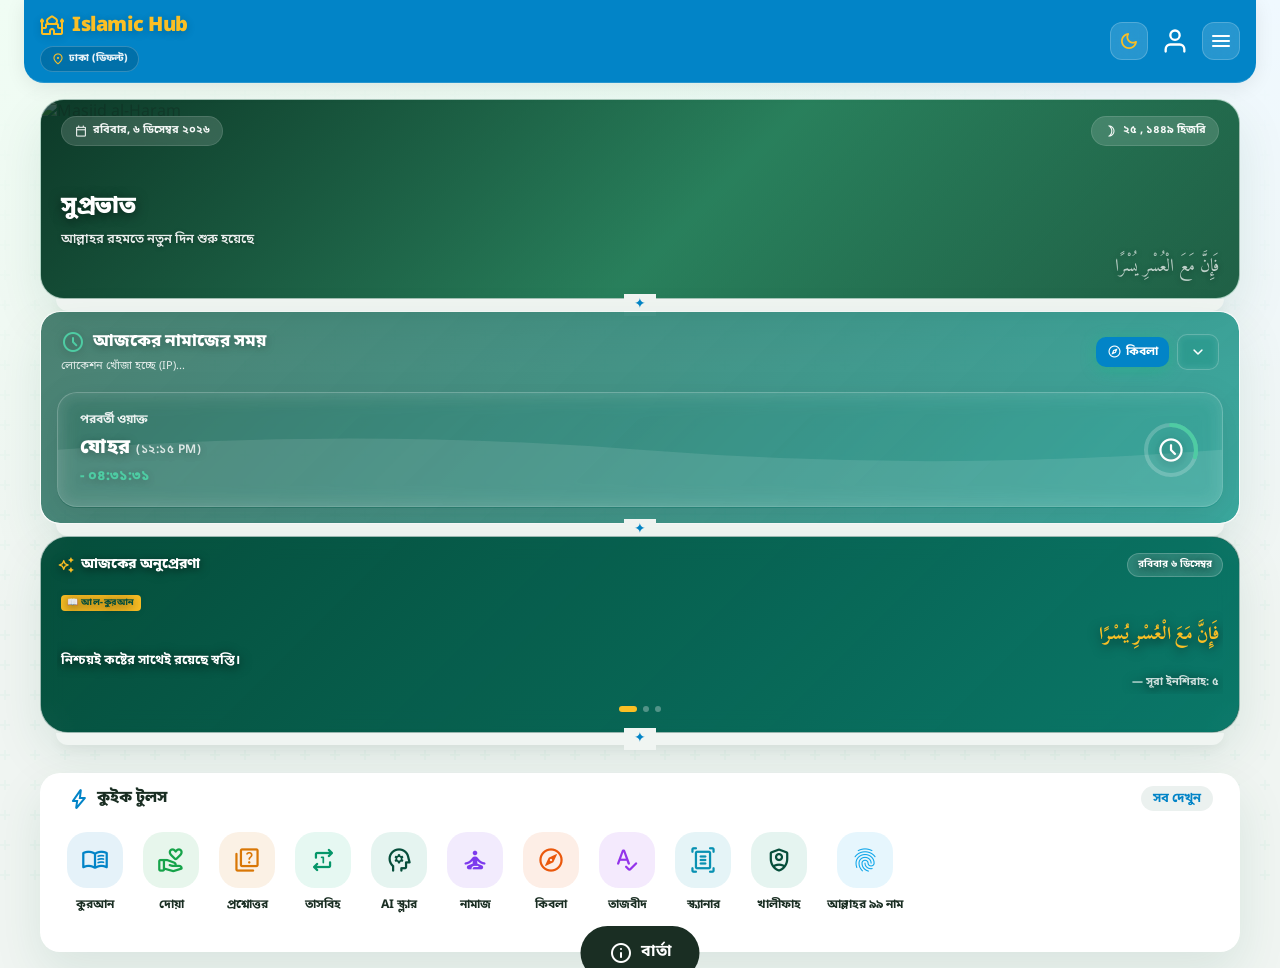
==== islamic.html @ 87afe24b "Add files via upload" ====
﻿<!DOCTYPE html>
<html lang="bn">

<head>
  <meta charset="UTF-8">
  <meta name="viewport"
    content="width=device-width, initial-scale=1.0, maximum-scale=1.0, minimum-scale=1.0, user-scalable=no, viewport-fit=cover">
  <title>ইসলামিক জ্ঞান · সম্পূর্ণ সংস্করণ</title>

  <!-- Performance Boost: Resource Hints -->
  <link rel="dns-prefetch" href="https://www.gstatic.com">
  <link rel="dns-prefetch" href="https://www.googleapis.com">
  <link rel="dns-prefetch" href="https://fonts.googleapis.com">
  <link rel="preconnect" href="https://www.gstatic.com" crossorigin>
  <link rel="preconnect" href="https://fonts.gstatic.com" crossorigin>

  <link rel="stylesheet"
    href="https://fonts.googleapis.com/css2?family=Material+Symbols+Rounded:opsz,wght,FILL,GRAD@20..48,100..700,0,1" />
  <link
    href="https://fonts.googleapis.com/css2?family=Noto+Sans+Bengali:wght@400;500;600;700;800&family=Noto+Serif+Bengali:wght@400;700&family=Amiri:wght@400;700&family=Scheherazade+New:wght@400;700&display=swap"
    rel="stylesheet">

  <link rel="manifest" href="manifest.json">
  <meta name="theme-color" content="#0b5e42" id="meta-theme-color">
  <meta name="mobile-web-app-capable" content="yes">
  <meta name="apple-mobile-web-app-capable" content="yes">
  <meta name="apple-mobile-web-app-status-bar-style" content="black-translucent">
  <link rel="apple-touch-icon" href="favicon.png">
  <link rel="icon" type="image/png" href="favicon.png">

  <!-- Core Performance Engine (120FPS Feel) -->
  <script defer src="performance-engine.js"></script>

  <!-- Firebase Scripts — Deferred for stability -->
  <script defer src="https://www.gstatic.com/firebasejs/10.7.0/firebase-app-compat.js"></script>
  <script defer src="https://www.gstatic.com/firebasejs/10.7.0/firebase-auth-compat.js"></script>
  <script defer src="https://www.gstatic.com/firebasejs/10.7.0/firebase-firestore-compat.js"></script>

  <!-- Module & Data Scripts — All Deferred -->
  <script defer src="quran-module.js?v=5"></script>
  <script defer src="misconceptions-module.js"></script>
  <script defer src="question-data.js"></script>
  <script defer src="ans-data.js"></script>
  <script defer src="namazshikkha-data.js"></script>
  <script defer src="namaz-extras-data.js"></script>
  <script defer src="misconceptions-data.js"></script>
  <script defer src="daily-content.js"></script>
  <script defer src="location-data.js"></script>
  <script defer src="dua-data.js"></script>
  <script defer src="asmaul-husna-data.js"></script>
  <script defer src="islamic-stories-data.js"></script>
  <script defer src="hadith-data.js"></script>
  <script defer src="kalima-data.js"></script>
  <script defer src="extended-hadith-data.js"></script>
  <script defer src="extended-namaz-data.js"></script>
  <script defer src="ai-scholar.js"></script>
  <script defer src="vision-scanner.js"></script>
  <script defer src="zikr-counter.js"></script>
  <script defer src="salah-tracker.js"></script>
  <script defer src="tajbeed-checker.js"></script>
  <script defer src="qibla-compass.js"></script>
  <script defer src="search-service.js"></script>
  <script defer src="bookmark-service.js"></script>
  <script defer src="notification-service.js"></script>
  <script defer src="permission-service.js"></script>
  <script defer src="app-lock.js"></script>
  <script defer src="profile-service.js"></script>
  <script defer src="sync-service.js"></script>
  <script defer src="prayer-times.js"></script>
  <script defer src="capacitor-plugins.js"></script>

  <style>
    :root {
      --bg-main: #f0f5f2;
      --bg-surface: #ffffff;
      --text-primary: #1a2e23;
      --text-secondary: #5a7968;
      --border-color: #d4e5dc;
      --accent-primary: #2d8a64;
      --accent-secondary: #4ecca3;
      --accent-hover: #237052;
      --accent-glow: rgba(78, 204, 163, 0.18);
      --card-shadow: 0 10px 30px rgba(45, 138, 100, 0.08);
      --card-hover-shadow: 0 20px 50px rgba(45, 138, 100, 0.15);
      --shadow-sm: 0 4px 12px rgba(0, 0, 0, 0.05);
      --shadow-md: 0 10px 30px rgba(0, 0, 0, 0.08);
      --mag-font-size: 16px;
      --mag-3-bg: #e8f4fd;
      --mag-3-border: #7ec8e3;
      --radius-card: 28px;
      --radius-btn: 50px;
      --transition: 0.4s cubic-bezier(0.175, 0.885, 0.32, 1.275);
      --daily-card-bg: linear-gradient(135deg, #2d8a64 0%, #4ecca3 100%);
      /* Premium Mesh Gradient Colors */
      --mesh-bg-1: #f0fdf4;
      --mesh-bg-2: #ecfdf5;
      --mesh-bg-3: #f0f9ff;
    }

    [data-theme="dark"] {
      --bg-main: #0c1a14;
      --bg-surface: #132a1f;
      --text-primary: #e2f0e8;
      --text-secondary: #8cc4aa;
      --border-color: #1f3d2e;
      --accent-primary: #4ecca3;
      --accent-secondary: #6ee7b7;
      --accent-hover: #3db88e;
      --accent-glow: rgba(78, 204, 163, 0.22);
      --card-shadow: 0 10px 40px rgba(0, 0, 0, 0.4);
      --card-hover-shadow: 0 20px 60px rgba(78, 204, 163, 0.18);
      --shadow-sm: 0 4px 12px rgba(0, 0, 0, 0.35);
      --shadow-md: 0 10px 30px rgba(0, 0, 0, 0.45);
      --mag-3-bg: #78350f;
      --mag-3-border: #d97706;
      --daily-card-bg: linear-gradient(135deg, #1a5c40 0%, #2d8a64 100%);
      --mesh-bg-1: #064e3b;
      --mesh-bg-2: #022c22;
      --mesh-bg-3: #0c1a14;
    }

    * {
      box-sizing: border-box;
      margin: 0;
      padding: 0;
      -webkit-user-select: none;
      -moz-user-select: none;
      -ms-user-select: none;
      user-select: none;
      -webkit-tap-highlight-color: transparent;
      -webkit-touch-callout: none;
    }

    /* Allow text selection ONLY in input/textarea fields */
    input,
    textarea,
    [contenteditable="true"] {
      -webkit-user-select: auto;
      -moz-user-select: auto;
      -ms-user-select: auto;
      user-select: auto;
    }

    /* Safe Area — Notch / Camera Punch-Hole Protection */
    html {
      --sat: env(safe-area-inset-top, 0px);
      --sab: env(safe-area-inset-bottom, 0px);
      --sal: env(safe-area-inset-left, 0px);
      --sar: env(safe-area-inset-right, 0px);
      scroll-behavior: smooth;
      overscroll-behavior: none;
      -webkit-overflow-scrolling: touch;
    }

    /* Animation definitions */
    @keyframes spin-inf {
      0% {
        transform: rotate(0deg);
      }

      100% {
        transform: rotate(360deg);
      }
    }

    .spin-animation {
      animation: spin-inf 1s linear infinite;
      display: inline-block;
    }

    body {
      font-family: 'Noto Sans Bengali', 'Noto Serif Bengali', sans-serif;
      font-feature-settings: 'liga' 1, 'clig' 1;
      -webkit-font-smoothing: antialiased;
      -moz-osx-font-smoothing: grayscale;
      text-rendering: optimizeLegibility;
      background-color: var(--bg-main);
      background-image:
        radial-gradient(at 0% 0%, var(--mesh-bg-1) 0px, transparent 50%),
        radial-gradient(at 50% 0%, var(--mesh-bg-2) 0px, transparent 50%),
        radial-gradient(at 100% 0%, var(--mesh-bg-3) 0px, transparent 50%),
        url("data:image/svg+xml,%3Csvg width='60' height='60' viewBox='0 0 60 60' xmlns='http://www.w3.org/2000/svg'%3E%3Cg fill='none' fill-rule='evenodd'%3E%3Cg fill='%2310b981' fill-opacity='0.03'%3E%3Cpath d='M36 34v-4h-2v4h-4v2h4v4h2v-4h4v-2h-4zm0-30V0h-2v4h-4v2h4v4h2V6h4V4h-4zM6 34v-4H4v4H0v2h4v4h2v-4h4v-2H6zM6 4V0H4v4H0v2h4v4h2V6h4V4H6z'/%3E%3C/g%3E%3C/g%3E%3C/svg%3E");
      background-attachment: fixed;
      color: var(--text-primary);
      transition: background 0.4s ease, color 0.4s ease;
      line-height: 1.6;
      overflow-x: hidden;
      padding-bottom: calc(70px + var(--sab, 0px));
      padding-top: var(--sat, 0px);
      padding-left: var(--sal, 0px);
      padding-right: var(--sar, 0px);
    }

    .container {
      margin: 0 auto;
      padding: 0 5px;
      /* Minimized for Android full-width feel */
      max-width: 800px;
      width: 100%;
    }

    button,
    input,
    select {
      font-family: inherit;
      outline: none;
      border: none;
    }

    header {
      display: flex;
      justify-content: space-between;
      align-items: center;
      padding: 4px 16px;
      padding-top: calc(2px + var(--sat, 0px));
      min-height: 48px;
      background: rgba(6, 78, 59, 0.85);
      /* Default green fallback */
      backdrop-filter: blur(20px);
      -webkit-backdrop-filter: blur(20px);
      border-radius: 0 0 20px 20px;
      margin: 0 -16px 16px;
      position: sticky;
      top: 0;
      z-index: 1000;
      overflow: hidden;
      box-shadow: 0 4px 20px rgba(0, 0, 0, 0.1);
      border-bottom: 1px solid rgba(255, 255, 255, 0.15);
      transition: background 0.4s ease, border-color 0.4s ease;
    }

    header::before {
      content: '';
      position: absolute;
      inset: 0;
      background: url('img/hero-masjid.png') center/cover no-repeat;
      opacity: 0.15;
      z-index: 1;
      pointer-events: none;
      mix-blend-mode: overlay;
    }

    header>* {
      position: relative;
      z-index: 2;
    }

    .header-profile {
      display: flex;
      align-items: center;
      gap: 6px;
      background: rgba(255, 255, 255, 0.12);
      padding: 4px 10px 4px 4px;
      border-radius: 50px;
      border: 1px solid rgba(255, 255, 255, 0.2);
      cursor: pointer;
      transition: all 0.3s;
      box-shadow: 0 2px 10px rgba(0, 0, 0, 0.08);
    }

    .header-profile:active {
      transform: scale(0.96);
      background: rgba(255, 255, 255, 0.2);
    }

    .header-avatar {
      width: 26px;
      height: 26px;
      border-radius: 50%;
      background: white;
      display: flex;
      align-items: center;
      justify-content: center;
      color: var(--accent-primary);
      font-size: 14px;
    }

    .header-name {
      color: white;
      font-size: 12px;
      font-weight: 800;
      max-width: 80px;
      overflow: hidden;
      text-overflow: ellipsis;
      white-space: nowrap;
    }

    body.nav-hidden header {
      transform: translateY(-120%);
    }

    [data-theme="dark"] header {
      background: rgba(4, 31, 22, 0.9) !important;
      border-bottom: 1px solid rgba(16, 185, 129, 0.15);
      box-shadow: 0 4px 24px rgba(0, 0, 0, 0.4);
    }

    .logo {
      font-size: 20px;
      font-weight: 800;
      display: flex;
      align-items: center;
      gap: 8px;
      color: var(--accent-primary);
      cursor: pointer;
      letter-spacing: -0.3px;
    }

    .icon-btn {
      background: transparent;
      color: var(--text-secondary);
      cursor: pointer;
      width: 38px;
      height: 38px;
      border-radius: 50%;
      display: flex;
      align-items: center;
      justify-content: center;
      transition: all 0.2s;
    }

    .icon-btn:hover {
      background: var(--accent-glow);
      color: var(--accent-primary);
      transform: scale(1.12);
    }

    .embed-btn {
      display: inline-flex;
      align-items: center;
      gap: 6px;
      padding: 6px 14px;
      border-radius: 20px;
      border: 1px solid var(--border-color);
      background: var(--bg-surface);
      color: var(--text-primary);
      font-size: 14px;
      font-weight: 500;
      cursor: pointer;
      transition: all 0.2s;
    }

    .embed-btn:hover {
      background: var(--bg-main);
      transform: translateY(-2px);
    }

    .search-wrapper {
      display: flex;
      align-items: center;
      gap: 10px;
      background: var(--bg-surface);
      border: 2.5px solid transparent;
      border-radius: 50px;
      padding: 6px 8px 6px 20px;
      box-shadow: var(--shadow-md);
      margin-bottom: 24px;
      transition: border-color 0.25s, box-shadow 0.25s, transform 0.2s;
    }

    .search-wrapper:focus-within {
      border-color: var(--accent-primary);
      box-shadow: 0 0 0 4px var(--accent-glow), var(--shadow-md);
      transform: translateY(-3px);
    }

    .search-input {
      flex: 1;
      font-size: 16px;
      background: transparent;
      color: var(--text-primary);
      padding: 12px 0;
      width: 100%;
    }

    .action-btn {
      background: linear-gradient(135deg, var(--accent-primary), var(--accent-secondary, #10b981));
      color: #fff;
      padding: 12px 24px;
      border-radius: var(--radius-btn, 50px);
      font-weight: 700;
      cursor: pointer;
      display: flex;
      align-items: center;
      gap: 6px;
      transition: all 0.28s cubic-bezier(0.4, 0, 0.2, 1);
      box-shadow: 0 6px 20px rgba(11, 94, 66, 0.35);
      font-size: 15px;
    }

    .action-btn:hover {
      transform: translateY(-3px) scale(1.03);
      box-shadow: 0 10px 30px rgba(11, 94, 66, 0.45);
    }

    #imageInput {
      display: none;
    }

    .vision-indicator {
      display: none;
      padding: 6px 12px;
      background: var(--mag-3-bg);
      border-radius: 20px;
      font-size: 12px;
      font-weight: bold;
      border: 1px solid var(--mag-3-border);
    }

    .cat-scroll-container {
      position: relative;
      margin-bottom: 24px;
    }

    .cat-scroll {
      display: flex;
      gap: 12px;
      overflow-x: auto;
      padding-bottom: 12px;
      scroll-behavior: smooth;
    }

    .cat-scroll::-webkit-scrollbar {
      height: 6px;
    }

    .cat-scroll::-webkit-scrollbar-track {
      background: transparent;
    }

    .cat-scroll::-webkit-scrollbar-thumb {
      background: var(--border-color);
      border-radius: 10px;
    }

    .cat-chip {
      padding: 10px 18px;
      border-radius: 50px;
      font-size: 13px;
      font-weight: 700;
      white-space: nowrap;
      background: var(--bg-surface);
      border: 1.5px solid var(--border-color);
      color: var(--text-secondary);
      cursor: pointer;
      transition: var(--transition);
      display: flex;
      align-items: center;
      justify-content: center;
      gap: 8px;
      flex-shrink: 0;
    }

    .cat-chip.active {
      background: #064e3b;
      color: white;
      border-color: #064e3b;
      box-shadow: 0 4px 16px rgba(6, 78, 59, 0.2);
    }

    .cat-chip:hover:not(.active) {
      border-color: var(--accent-primary);
      color: var(--accent-primary);
      transform: translateY(-2px);
    }

    .grid {
      display: grid;
      grid-template-columns: repeat(2, 1fr);
      gap: 16px;
      padding: 4px 4px 48px;
      width: 100%;
    }

    @keyframes fadeSlideUp {
      from {
        opacity: 0;
        transform: translateY(20px) scale(0.97);
      }

      to {
        opacity: 1;
        transform: translateY(0) scale(1);
      }
    }

    @keyframes shimmer {
      from {
        background-position: -600px 0;
      }

      to {
        background-position: 600px 0;
      }
    }

    @keyframes ripple-anim {
      to {
        transform: scale(5);
        opacity: 0;
      }
    }

    @keyframes spin-animation {
      from {
        transform: rotate(0deg);
      }

      to {
        transform: rotate(360deg);
      }
    }

    .spin-animation {
      animation: spin-animation 1.5s linear infinite;
    }

    .q-card {
      background: var(--bg-surface);
      border-radius: 20px;
      padding: 16px 14px;
      border: 1px solid var(--border-color);
      cursor: pointer;
      transition: var(--transition);
      position: relative;
      overflow: hidden;
      box-shadow: var(--shadow-sm);
      z-index: 1;
      display: flex;
      flex-direction: column;
      animation: fadeSlideUp 0.5s ease both;
    }

    .q-card::after {
      content: '';
      position: absolute;
      inset: 0;
      background-size: cover;
      background-position: center;
      opacity: 0.12;
      z-index: -1;
      transition: opacity 0.3s;
    }

    .q-card:active {
      transform: scale(0.96);
    }

    .q-card.pattern-1::after {
      background-image: url('img/surah-pattern-1.png');
    }

    .q-card.pattern-2::after {
      background-image: url('img/surah-pattern-2.png');
    }

    .q-card.pattern-3::after {
      background-image: url('img/surah-pattern-3.png');
    }

    .q-num {
      font-size: 10px;
      font-weight: 800;
      padding: 4px 10px;
      border-radius: 10px;
      display: inline-block;
      margin-bottom: 12px;
      box-shadow: 0 2px 8px rgba(0, 0, 0, 0.05);
      width: fit-content;
    }

    .q-emoji {
      font-size: 30px;
      margin-bottom: 8px;
    }

    .q-text {
      font-size: 14px;
      font-weight: 800;
      color: var(--text-primary);
      margin-bottom: 12px;
      line-height: 1.5;
    }

    .q-meta {
      display: flex;
      gap: 6px;
      flex-wrap: wrap;
      margin-top: auto;
    }

    .q-badge {
      font-size: 10px;
      font-weight: 700;
      padding: 2px 8px;
      border-radius: 8px;
    }

    .q-card .card-emoji {
      font-size: 34px;
      display: block;
      transition: transform 0.35s cubic-bezier(0.34, 1.56, 0.64, 1);
      filter: drop-shadow(0 4px 8px rgba(0, 0, 0, 0.12));
    }

    .q-card:hover .card-emoji {
      transform: scale(1.25) rotate(-5deg);
    }

    /* Ripple */
    .ripple-spot {
      position: absolute;
      border-radius: 50%;
      width: 10px;
      height: 10px;
      background: rgba(10, 84, 56, 0.18);
      pointer-events: none;
      transform: scale(0);
      animation: ripple-anim 0.6s linear forwards;
    }

    /* Skeleton */
    .skeleton-card {
      height: 155px;
      border-radius: 22px;
      background: linear-gradient(90deg, var(--border-color) 25%, var(--bg-surface) 50%, var(--border-color) 75%);
      background-size: 600px 100%;
      animation: shimmer 1.2s infinite;
    }

    .loader-overlay {
      position: fixed;
      inset: 0;
      background: rgba(0, 0, 0, 0.82);
      backdrop-filter: blur(8px);
      -webkit-backdrop-filter: blur(8px);
      z-index: 1000;
      display: none;
      flex-direction: column;
      justify-content: center;
      align-items: center;
      color: #fff;
      gap: 20px;
    }

    .loader-circle {
      width: 64px;
      height: 64px;
      border: 5px solid rgba(16, 185, 129, 0.2);
      border-top-color: #10b981;
      border-radius: 50%;
      animation: spin 0.9s cubic-bezier(0.4, 0, 0.2, 1) infinite;
    }

    .loader-text {
      font-size: 16px;
      font-weight: 600;
      letter-spacing: 0.5px;
      opacity: 0.9;
    }

    @keyframes pulse-ring {
      0% {
        transform: scale(0.8);
        opacity: 1;
      }

      100% {
        transform: scale(1.6);
        opacity: 0;
      }
    }

    @keyframes spin {
      to {
        transform: rotate(360deg);
      }
    }

    .result-area {
      display: none;
      margin-top: 20px;
      padding-bottom: 60px;
    }

    .mag-section {
      background: var(--bg-surface);
      border-radius: 20px;
      margin-bottom: 20px;
      padding: 28px 24px;
      border: 1px solid var(--border-color);
      box-shadow: var(--shadow-md);
      font-size: var(--mag-font-size);
      line-height: 2;
      color: var(--text-primary);
    }

    .mag-section h1,
    .mag-section h2,
    .mag-section h3 {
      color: var(--accent-primary);
      margin: 18px 0 10px;
      font-weight: 800;
    }

    .mag-section strong {
      color: var(--accent-primary);
    }

    .mag-section br+br {
      display: none;
    }

    /* Collapse double line breaks */

    .arabic-text {
      font-family: 'Scheherazade New', serif;
      font-size: 32px;
      line-height: 1.8;
      text-align: right;
      direction: rtl;
      padding: 20px;
      background: rgba(0, 0, 0, 0.04);
      border-radius: 12px;
      margin: 16px 0;
      border: 1px solid var(--border-color);
    }

    .action-bar {
      display: flex;
      flex-wrap: wrap;
      gap: 12px;
      margin-top: 28px;
      padding-top: 20px;
      border-top: 1.5px solid var(--border-color);
      align-items: center;
    }

    .btn-outline {
      padding: 10px 22px;
      border: 2px solid var(--border-color);
      border-radius: 50px;
      background: var(--bg-surface);
      cursor: pointer;
      display: inline-flex;
      align-items: center;
      gap: 8px;
      color: var(--text-primary);
      font-weight: 700;
      font-size: 14px;
      font-family: 'Noto Sans Bengali', sans-serif;
      transition: all 0.22s cubic-bezier(0.4, 0, 0.2, 1);
    }

    .btn-outline:hover {
      background: var(--accent-primary);
      color: #fff;
      border-color: var(--accent-primary);
      transform: translateY(-2px) scale(1.03);
      box-shadow: 0 6px 20px rgba(11, 94, 66, 0.28);
    }

    .bottom-nav {
      position: fixed;
      bottom: 24px;
      left: 50%;
      transform: translateX(-50%);
      width: 90%;
      max-width: 400px;
      height: 64px;
      background: rgba(255, 255, 255, 0.82);
      backdrop-filter: blur(25px) saturate(1.8);
      -webkit-backdrop-filter: blur(25px) saturate(1.8);
      display: flex;
      justify-content: center;
      align-items: center;
      padding: 0 16px;
      gap: 12px;
      border-radius: 32px;
      box-shadow: 0 15px 40px rgba(0, 0, 0, 0.15);
      z-index: 1000;
      border: 1px solid rgba(255, 255, 255, 0.4);
      transition: all 0.5s cubic-bezier(0.175, 0.885, 0.32, 1.275);
    }

    body.nav-hidden .bottom-nav {
      bottom: -100px;
      opacity: 0;
    }

    .nav-item {
      display: flex;
      flex-direction: column;
      align-items: center;
      justify-content: center;
      color: var(--text-secondary);
      width: 52px;
      height: 52px;
      cursor: pointer;
      border-radius: 20px;
      transition: all 0.3s cubic-bezier(0.34, 1.56, 0.64, 1);
      position: relative;
    }

    .nav-item:hover,
    .nav-item.active {
      background: rgba(16, 185, 129, 0.12);
      transform: translateY(-8px) scale(1.15);
      color: var(--accent-primary);
    }

    .nav-item.active::after {
      content: '';
      display: block;
      width: 4px;
      height: 4px;
      border-radius: 50%;
      background: var(--accent-primary);
      position: absolute;
      bottom: 4px;
      box-shadow: 0 0 8px var(--accent-glow);
    }

    .nav-item span:last-child {
      display: none;
      /* Hide labels for true dock look */
    }

    .nav-item:hover span:last-child {
      display: block;
      position: absolute;
      top: -30px;
      background: var(--bg-surface);
      color: var(--text-primary);
      padding: 4px 10px;
      border-radius: 8px;
      font-size: 10px;
      box-shadow: 0 4px 12px rgba(0, 0, 0, 0.1);
      border: 1px solid var(--border-color);
    }


    /* PC Grid Breakpoints */
    @media (min-width: 768px) {
      .grid {
        grid-template-columns: repeat(3, 1fr);
        gap: 12px;
      }

      .container {
        padding: 0 48px;
        max-width: 1000px;
        margin: 0 auto;
      }
    }

    @media (min-width: 1200px) {
      .grid {
        grid-template-columns: repeat(4, 1fr);
        gap: 12px;
      }

      .container {
        max-width: 1280px;
      }
    }

    /* FAB Scroll-to-top */
    #fabTop {
      position: fixed;
      bottom: 90px;
      right: 20px;
      width: 48px;
      height: 48px;
      border-radius: 50%;
      background: var(--accent-primary);
      color: #fff;
      border: none;
      box-shadow: 0 6px 20px rgba(11, 94, 66, 0.4);
      cursor: pointer;
      display: none;
      align-items: center;
      justify-content: center;
      z-index: 150;
      transition: all 0.25s;
      animation: pageFadeIn 0.3s ease;
    }

    #fabTop:hover {
      transform: scale(1.12) translateY(-2px);
      box-shadow: 0 10px 30px rgba(11, 94, 66, 0.5);
    }

    ::-webkit-scrollbar {
      display: none;
    }

    /* ── Hero Banner ── */
    .hero-banner {
      width: 100%;
      border-radius: 24px;
      overflow: hidden;
      margin-bottom: 24px;
      position: relative;
      box-shadow: 0 12px 48px rgba(10, 84, 56, 0.18);
      border: 1px solid var(--border-color);
    }

    .hero-banner img {
      width: 100%;
      height: 170px;
      object-fit: cover;
      display: block;
      transition: transform 0.5s ease;
    }

    .hero-banner:hover img {
      transform: scale(1.04);
    }

    [data-theme="dark"] .hero-banner img {
      filter: brightness(0.65) saturate(0.8);
    }

    [data-theme="dark"] .hero-overlay {
      background: linear-gradient(to right, rgba(10, 26, 20, 0.95) 0%, rgba(10, 26, 20, 0.6) 55%, transparent 100%) !important;
    }

    .hero-overlay {
      position: absolute;
      inset: 0;
      background: linear-gradient(to right, rgba(10, 84, 56, 0.75) 0%, rgba(10, 84, 56, 0.2) 55%, transparent 100%);
      display: flex;
      flex-direction: column;
      justify-content: center;
      padding: 24px 32px;
    }

    .hero-title {
      font-size: 22px;
      font-weight: 900;
      color: #fff;
      text-shadow: 0 2px 16px rgba(10, 84, 56, 0.9);
      margin-bottom: 6px;
      letter-spacing: -0.3px;
    }

    .hero-subtitle {
      font-size: 13px;
      color: rgba(255, 255, 255, 0.9);
      font-weight: 600;
      text-shadow: 0 1px 8px rgba(10, 84, 56, 0.8);
    }

    /* ── Premium result nav bar ── */
    .result-nav {
      display: flex;
      align-items: center;
      justify-content: space-between;
      flex-wrap: wrap;
      gap: 12px;
      margin-bottom: 24px;
      background: var(--bg-surface);
      border-radius: 18px;
      padding: 14px 18px;
      border: 1px solid var(--border-color);
      box-shadow: var(--card-shadow);
    }

    /* ── Sidebar items ── */
    .sb-item {
      display: flex;
      align-items: center;
      gap: 12px;
      padding: 12px 20px;
      cursor: pointer;
      border-radius: 12px;
      margin: 2px 8px;
      transition: all 0.2s;
      font-size: 14px;
      font-weight: 600;
      color: var(--text-primary);
    }

    .sb-item:hover {
      background: var(--accent-glow);
      color: var(--accent-primary);
      transform: translateX(4px);
    }

    .sb-item .material-symbols-rounded {
      font-size: 20px;
      color: var(--accent-primary);
    }


    .sidebar-overlay {
      position: fixed;
      top: 0;
      left: 0;
      right: 0;
      bottom: 0;
      background: rgba(0, 20, 10, 0.4);
      backdrop-filter: blur(4px);
      -webkit-backdrop-filter: blur(4px);
      z-index: 1999;
      opacity: 0;
      pointer-events: none;
      transition: 0.35s cubic-bezier(0.4, 0, 0.2, 1);
    }

    .sidebar-overlay.show {
      opacity: 1;
      pointer-events: auto;
    }

    .sidebar {
      position: fixed;
      top: 0;
      left: 0;
      bottom: 0;
      width: 260px;
      max-width: 80vw;
      background: rgba(255, 255, 255, 0.7);
      z-index: 2000;
      transform: translateX(-105%);
      transition: transform 0.4s cubic-bezier(0.32, 1, 0.23, 1), opacity 0.4s;
      box-shadow: 20px 0 60px rgba(0, 40, 20, 0.15);
      display: flex;
      flex-direction: column;
      opacity: 0;
      visibility: hidden;
      pointer-events: none;
      border-right: 1px solid rgba(255, 255, 255, 0.5);
      backdrop-filter: blur(24px);
      -webkit-backdrop-filter: blur(24px);
    }

    .sidebar.open {
      transform: translateX(0);
      opacity: 1;
      visibility: visible;
      pointer-events: auto;
    }

    /* Hide Scrollbar for Chrome, Safari and Opera */
    .sidebar::-webkit-scrollbar {
      display: none;
    }

    /* Hide Scrollbar for IE, Edge and Firefox */
    .sidebar {
      -ms-overflow-style: none;
      /* IE and Edge */
      scrollbar-width: none;
      /* Firefox */
    }

    /* ── PC Layout (Pro Level) ── */
    @media (min-width: 1024px) {
      .quick-tools-grid {
        display: grid !important;
        grid-template-columns: repeat(4, 1fr) !important;
        gap: 20px !important;
        padding: 20px !important;
      }

      .quick-tools-container {
        overflow-x: visible !important;
        padding: 0 !important;
      }

      .home-grid-section {
        display: grid !important;
        grid-template-columns: repeat(2, 1fr) !important;
        gap: 24px !important;
      }

      .card-premium-wide {
        margin: 0 !important;
      }
    }

    [data-theme="dark"] .sidebar {
      background: rgba(14, 31, 23, 0.7);
      border-right: 1px solid rgba(16, 185, 129, 0.15);
      box-shadow: 20px 0 60px rgba(0, 0, 0, 0.5);
    }

    .sb-header {
      padding: 24px 20px 20px;
      padding-top: calc(24px + var(--sat, 0px));
      background: url('img/sidebar-premium-bg.png') center/cover no-repeat;
      color: #fff;
      display: flex;
      flex-direction: column;
      gap: 12px;
      position: relative;
      overflow: hidden;
      border-radius: 0 0 30px 30px;
      margin-bottom: 5px;
      box-shadow: 0 4px 20px rgba(0, 0, 0, 0.1);
    }

    .sb-header::before {
      content: '';
      position: absolute;
      inset: 0;
      background: linear-gradient(145deg, rgba(6, 78, 59, 0.75) 0%, rgba(4, 50, 38, 0.95) 100%);
      z-index: 1;
    }

    .sb-header>* {
      position: relative;
      z-index: 2;
    }

    .sb-profile-card {
      display: flex;
      align-items: center;
      justify-content: space-between;
      gap: 12px;
      background: rgba(255, 255, 255, 0.12);
      backdrop-filter: blur(12px);
      -webkit-backdrop-filter: blur(12px);
      border: 1px solid rgba(255, 255, 255, 0.15);
      padding: 12px 14px;
      border-radius: 20px;
      cursor: pointer;
      z-index: 2;
      transition: all 0.3s cubic-bezier(0.4, 0, 0.2, 1);
      box-shadow: 0 4px 15px rgba(0, 0, 0, 0.05);
    }

    .sb-profile-card:active {
      transform: scale(0.96);
      background: rgba(255, 255, 255, 0.2);
    }

    .sb-stats-card {
      position: relative;
      background: rgba(255, 255, 255, 0.95);
      backdrop-filter: blur(12px);
      -webkit-backdrop-filter: blur(12px);
      border: 1px solid rgba(0, 0, 0, 0.08);
      border-radius: 18px;
      padding: 10px 14px;
      margin: 12px 20px 8px;
      /* Gap below header */
      overflow: hidden;
      box-shadow: 0 4px 15px rgba(0, 0, 0, 0.05);
      transition: all 0.3s ease;
      z-index: 2;
    }

    .sb-stats-card::before {
      display: none;
      /* Removed dark overlay */
    }

    .sb-stats-card>* {
      position: relative;
      z-index: 2;
    }

    .stat-row {
      display: flex;
      justify-content: space-between;
      align-items: center;
    }

    .stat-label {
      font-size: 11px;
      font-weight: 700;
      color: var(--text-secondary);
    }

    .stat-pill {
      background: #fef3c7;
      color: #b45309;
      padding: 3px 10px;
      border-radius: 10px;
      font-size: 11px;
      font-weight: 800;
      display: flex;
      align-items: center;
      gap: 4px;
      border: 1px solid rgba(180, 83, 9, 0.15);
    }

    .progress-track {
      width: 100%;
      height: 7px;
      background: var(--border-color);
      border-radius: 10px;
      overflow: hidden;
      margin-top: 6px;
    }

    .progress-fill {
      height: 100%;
      background: linear-gradient(90deg, #10b981, #059669);
      border-radius: 10px;
      transition: width 0.8s cubic-bezier(0.34, 1.56, 0.64, 1);
    }

    .sb-content {
      padding: 16px;
      flex: 1;
      overflow-y: auto;
    }

    .sb-item {
      display: flex;
      align-items: center;
      gap: 16px;
      padding: 13px 16px;
      color: var(--text-primary);
      border-radius: 14px;
      font-weight: 600;
      cursor: pointer;
      transition: all 0.2s;
      margin-bottom: 2px;
    }

    .sb-item:hover,
    .sb-item.sb-active {
      background: var(--accent-glow, rgba(11, 94, 66, 0.1));
      color: var(--accent-primary);
      padding-left: 22px;
    }

    .sb-divider {
      height: 1px;
      background: var(--border-color);
      margin: 10px 8px;
    }

    .sb-section-title {
      font-size: 11px;
      font-weight: 700;
      text-transform: uppercase;
      letter-spacing: 1.2px;
      color: var(--text-secondary);
      padding: 10px 16px 4px;
    }

    .sb-collapsible {
      margin: 6px 0;
    }

    .sb-collapsible-header {
      display: flex;
      align-items: center;
      justify-content: space-between;
      gap: 10px;
      padding: 10px 14px;
      margin: 8px 8px 4px;
      border-radius: 14px;
      cursor: pointer;
      user-select: none;
      color: var(--text-secondary);
      font-size: 11px;
      font-weight: 800;
      letter-spacing: 1.1px;
      text-transform: uppercase;
      background: rgba(10, 84, 56, 0.06);
      border: 1px solid var(--border-color);
    }

    [data-theme="dark"] .sb-collapsible-header {
      background: rgba(16, 185, 129, 0.10);
    }

    .sb-collapsible-header .left {
      display: flex;
      align-items: center;
      gap: 8px;
      min-width: 0;
    }

    .sb-collapsible-header .material-symbols-rounded {
      font-size: 18px;
      color: var(--accent-primary);
    }

    .sb-collapsible.collapsed .sb-collapsible-body {
      display: none;
    }

    .sb-collapsible.collapsed .sb-collapsible-header .chev {
      transform: rotate(-90deg);
    }

    .sb-collapsible-header .chev {
      transition: transform 0.2s;
      color: var(--text-secondary);
      opacity: 0.85;
    }

    .modal-overlay {
      position: fixed;
      top: 0;
      left: 0;
      right: 0;
      bottom: 0;
      background: rgba(0, 0, 0, 0.7);
      z-index: 5000;
      display: none;
      justify-content: center;
      align-items: center;
    }

    .modal-overlay.show {
      display: flex;
    }

    .modal-content {
      background: var(--bg-surface);
      width: 92%;
      max-width: 500px;
      border-radius: 28px;
      padding: 32px;
      max-height: 85vh;
      overflow-y: auto;
      position: relative;
    }

    .toast {
      position: fixed;
      bottom: -80px;
      left: 50%;
      transform: translateX(-50%);
      background: var(--text-primary);
      color: var(--bg-surface);
      padding: 14px 28px;
      border-radius: 50px;
      transition: bottom 0.4s;
      z-index: 9999;
      font-weight: bold;
      display: flex;
      align-items: center;
      gap: 8px;
    }

    .toast.show {
      bottom: 85px;
    }

    .form-input {
      width: 100%;
      padding: 12px 16px;
      border-radius: 12px;
      border: 1px solid var(--border-color);
      background: var(--bg-surface);
      color: var(--text-primary);
      font-size: 15px;
      margin-bottom: 12px;
    }

    .switch {
      position: relative;
      display: inline-block;
      width: 44px;
      height: 24px;
      flex-shrink: 0;
    }

    .switch input {
      opacity: 0;
      width: 0;
      height: 0;
    }

    .slider {
      position: absolute;
      cursor: pointer;
      top: 0;
      left: 0;
      right: 0;
      bottom: 0;
      background-color: #ccc;
      transition: .4s;
      border-radius: 24px;
    }

    .slider:before {
      position: absolute;
      content: "";
      height: 18px;
      width: 18px;
      left: 3px;
      bottom: 3px;
      background-color: white;
      transition: .4s;
      border-radius: 50%;
    }

    input:checked+.slider {
      background-color: var(--accent-primary);
    }

    input:checked+.slider:before {
      transform: translateX(20px);
    }

    .settings-section {
      background: var(--bg-main);
      border: 1px solid var(--border-color);
      border-radius: 12px;
      padding: 16px;
      margin-bottom: 16px;
    }

    .settings-title {
      font-weight: 700;
      font-size: 15px;
      margin-bottom: 12px;
      color: var(--text-primary);
    }

    .settings-input {
      width: 100%;
      padding: 12px 14px;
      border-radius: 8px;
      border: 1px solid var(--border-color);
      background: var(--bg-surface);
      color: var(--text-primary);
      font-size: 14px;
      margin-bottom: 8px;
    }

    .settings-input:last-child {
      margin-bottom: 0;
    }

    /* Premium Namaz Surah Cards */
    .namaz-surah-card {
      transition: all 0.3s cubic-bezier(0.4, 0, 0.2, 1) !important;
    }

    .namaz-surah-card:hover {
      transform: translateY(-5px);
      box-shadow: 0 10px 25px rgba(0, 0, 0, 0.1) !important;
    }

    /* --- Premium Ayah Card Styles --- */
    .ayah-card {
      background: white;
      border-radius: 20px;
      padding: 24px;
      margin-bottom: 20px;
      border: 1px solid rgba(0, 0, 0, 0.05);
      position: relative;
      transition: all 0.3s;
      box-shadow: 0 4px 15px rgba(0, 0, 0, 0.02);
      text-align: left;
    }

    [data-theme="dark"] .ayah-card {
      background: var(--bg-surface);
      border-color: var(--border-color);
    }

    .ayah-card.playing {
      border-color: var(--accent-primary);
      box-shadow: 0 0 20px rgba(16, 185, 129, 0.1);
      background: rgba(16, 185, 129, 0.02);
    }

    .ayah-header {
      display: flex;
      justify-content: space-between;
      align-items: center;
      margin-bottom: 16px;
    }

    .ayah-num {
      font-size: 13px;
      font-weight: 900;
      color: var(--accent-primary);
      background: rgba(16, 185, 129, 0.1);
      padding: 4px 12px;
      border-radius: 10px;
    }

    .ayah-actions {
      display: flex;
      gap: 8px;
    }

    .ayah-act-btn {
      width: 38px;
      height: 38px;
      border-radius: 12px;
      border: 1.5px solid rgba(0, 0, 0, 0.05);
      background: white;
      display: flex;
      align-items: center;
      justify-content: center;
      cursor: pointer;
      color: var(--text-secondary);
      transition: 0.2s;
    }

    [data-theme="dark"] .ayah-act-btn {
      background: var(--bg-main);
      border-color: var(--border-color);
    }

    .ayah-act-btn:active {
      transform: scale(0.9);
    }

    .ayah-arabic {
      font-family: 'Amiri', serif;
      font-size: 30px;
      line-height: 2.2;
      text-align: right;
      color: var(--text-primary);
      margin-bottom: 20px;
      direction: rtl;
    }

    .ayah-trans {
      font-size: 14px;
      color: var(--text-secondary);
      margin-bottom: 12px;
      font-weight: 600;
      line-height: 1.6;
      background: #f8fafc;
      padding: 12px 16px;
      border-radius: 12px;
    }

    [data-theme="dark"] .ayah-trans {
      background: rgba(255, 255, 255, 0.03);
    }

    .ayah-bn {
      font-size: 16px;
      line-height: 1.8;
      color: var(--text-primary);
      border-left: 4px solid var(--accent-primary);
      padding-left: 16px;
    }

    /* --- Floating Audio Player (Premium Glassmorphism) --- */
    #floatingPlayer {
      position: fixed;
      bottom: 24px;
      left: 16px;
      right: 16px;
      background: rgba(255, 255, 255, 0.85);
      backdrop-filter: blur(20px);
      -webkit-backdrop-filter: blur(20px);
      border: 1px solid rgba(255, 255, 255, 0.4);
      border-radius: 32px;
      box-shadow: 0 20px 50px rgba(0, 0, 0, 0.15);
      padding: 16px 20px;
      transform: translateY(220px);
      transition: 0.6s cubic-bezier(0.23, 1, 0.32, 1);
      z-index: 10001;
    }

    [data-theme="dark"] #floatingPlayer {
      background: rgba(15, 23, 42, 0.8);
      border-color: rgba(255, 255, 255, 0.05);
      box-shadow: 0 20px 50px rgba(0, 0, 0, 0.5);
    }

    #floatingPlayer.show,
    #floatingPlayer.active {
      transform: translateY(0);
      opacity: 1 !important;
      pointer-events: auto !important;
    }

    .ap-row {
      display: flex;
      align-items: center;
      justify-content: space-between;
      gap: 16px;
    }

    .ap-info {
      flex: 1;
      min-width: 0;
    }

    .ap-title {
      font-size: 16px;
      font-weight: 900;
      color: var(--accent-primary);
      white-space: nowrap;
      overflow: hidden;
      text-overflow: ellipsis;
      margin-bottom: 2px;
    }

    .ap-qari {
      font-size: 11px;
      font-weight: 700;
      color: var(--text-secondary);
      opacity: 0.8;
    }

    .ap-controls {
      display: flex;
      align-items: center;
      gap: 12px;
    }

    .ctrl-btn {
      width: 44px;
      height: 44px;
      border-radius: 16px;
      background: rgba(45, 138, 100, 0.08);
      border: 1px solid rgba(45, 138, 100, 0.1);
      display: flex;
      align-items: center;
      justify-content: center;
      cursor: pointer;
      color: var(--accent-primary);
      transition: all 0.2s cubic-bezier(0.4, 0, 0.2, 1);
    }

    .ctrl-btn:active {
      transform: scale(0.9);
      background: rgba(45, 138, 100, 0.15);
    }

    .ctrl-btn.main-play {
      width: 58px;
      height: 58px;
      border-radius: 20px;
      background: linear-gradient(135deg, #2d8a64, #4ecca3);
      color: white;
      border: none;
      box-shadow: 0 10px 25px rgba(45, 138, 100, 0.35);
    }

    .ctrl-btn.main-play span {
      font-size: 40px;
    }

    .ap-progress {
      height: 6px;
      background: rgba(45, 138, 100, 0.1);
      border-radius: 10px;
      overflow: hidden;
      margin-top: 18px;
      position: relative;
    }

    .ap-fill {
      height: 100%;
      width: 0%;
      background: linear-gradient(90deg, #2d8a64, #4ecca3);
      border-radius: 10px;
      transition: width 0.1s linear;
      box-shadow: 0 0 10px rgba(78, 204, 163, 0.5);
    }

    .namaz-surah-card:active {
      transform: scale(0.96);
    }

    .rakat-content.expanded {
      max-height: 1530px !important;
      opacity: 1 !important;
      margin-top: 5px;
    }

    .expand-icon.rotated {
      transform: rotate(180deg);
    }

    /* Responsive Grid — perfect on all screen sizes */
    @media (min-width: 600px) {
      .grid {
        grid-template-columns: repeat(3, 1fr);
        gap: 16px;
      }
    }

    @media (min-width: 1024px) {
      .grid {
        grid-template-columns: repeat(4, 1fr);
        gap: 20px;
      }

      .container {
        padding: 0 40px;
      }
    }

    @media (min-width: 1500px) {
      .grid {
        grid-template-columns: repeat(5, 1fr);
        gap: 24px;
      }
    }

    @media (min-width: 768px) {
      .bottom-nav {
        display: none;
      }

      body {
        padding-bottom: 0;
      }
    }

    /* Rakat Card Animations */
    .rakat-content {
      max-height: 0;
      opacity: 0;
      overflow: hidden;
      transition: all 0.4s cubic-bezier(0.4, 0, 0.2, 1);
    }

    .rakat-content.expanded {
      max-height: 6000px !important;
      opacity: 1 !important;
    }

    .expand-icon {
      transition: transform 0.3s ease;
    }

    .expand-icon.rotated {
      transform: rotate(180deg);
    }

    /* Quick Tools Section - Optimized "Minimal" Hero look */
    #quickToolsContainer {
      margin-top: 28px;
      padding: 12px 10px 20px;
      border-radius: 20px;
      position: relative;
      background: var(--bg-surface);
      border: 1px solid var(--border-color);
      box-shadow: var(--shadow-sm);
      overflow: hidden;
    }

    .quick-tools-container {
      display: flex;
      gap: 12px;
      padding: 35px 16px 20px;
      overflow-x: auto;
      scroll-snap-type: x mandatory;
      scrollbar-width: none;
      perspective: 1000px;
      align-items: center;
      z-index: 2;
      position: relative;
    }

    .quick-tools-container::before {
      content: '';
      position: absolute;
      inset: 0;
      background: url('data:image/svg+xml,%3Csvg width="60" height="60" viewBox="0 0 60 60" xmlns="http://www.w3.org/2000/svg"%3E%3Cpath d="M54.62 10l.38-.38V5.38L52.38 3H47.1l-1-1H37.1l-1 1h-16l-1-1H9.1l-1 1H2.38L0 5.38v4.24l.38.38h4.24l.38-.38V5.38L7.1 3h2.02l1 1h16l1-1h26.02L54.62 5.38v4.24l.38.38zM30 30l-1-1h-16l-1 1v4.24l.38.38h4.24l.38-.38v-4.24L19.1 27h2.02l1 1h16l1-1h2.02l2.38 2.38v4.24l.38.38h4.24l.38-.38v-4.24L52.38 27h-2.02l-1-1H37.1l-1 1h-2.1L30 30z" fill="%23059669" fill-opacity="0.03" fill-rule="evenodd"/%3E%3C/svg%3E');
      opacity: 0.5;
      pointer-events: none;
    }

    .quick-tool-card {
      position: relative;
      flex: 0 0 72px;
      height: 84px;
      background: white;
      border: 1px solid var(--border-color);
      border-radius: 20px;
      display: flex;
      flex-direction: column;
      align-items: center;
      justify-content: center;
      transition: all 0.4s cubic-bezier(0.34, 1.56, 0.64, 1);
      cursor: pointer;
      box-shadow: 0 4px 10px rgba(0, 0, 0, 0.04);
      padding: 12px 4px;
      overflow: visible;
      scroll-snap-align: center;
    }

    .quick-tool-card.scaling-active {
      transform: scale(1.35) !important;
      background: var(--bg-surface);
      z-index: 10;
      box-shadow: 0 15px 35px rgba(11, 94, 66, 0.12);
      border-color: var(--accent-primary);
    }

    .quick-tool-card.scaling-neighbor {
      transform: scale(1.15) !important;
      z-index: 5;
    }

    .tool-icon {
      width: 48px;
      height: 48px;
      font-size: 26px;
      border-radius: 14px;
      display: flex;
      align-items: center;
      justify-content: center;
      margin-bottom: 2px;
      transition: transform 0.3s cubic-bezier(0.34, 1.56, 0.64, 1);
    }

    .quick-tool-label {
      font-size: 8px;
      font-weight: 900;
      background: white;
      color: var(--text-primary);
      padding: 2px 8px;
      border-radius: 20px;
      white-space: nowrap;
      position: absolute;
      top: -12px;
      box-shadow: 0 4px 10px rgba(0, 0, 0, 0.1);
      border: 1px solid var(--border-color);
      transition: all 0.3s ease;
      opacity: 0.8;
      transform: translateY(2px);
    }

    .quick-tool-card.scaling-active .quick-tool-label {
      opacity: 1;
      transform: translateY(0);
      background: var(--accent-primary);
      color: white;
      border-color: var(--accent-primary);
      font-size: 9px;
    }

    /* Splash Screen - Premium */
    #splashScreen {
      position: fixed;
      inset: 0;
      background: #064e3b url('./img/sidebar-header-bg.png') center/cover no-repeat;
      z-index: 10000;
      display: flex;
      flex-direction: column;
      align-items: center;
      justify-content: center;
      gap: 30px;
      transition: opacity 0.8s ease, visibility 0.8s;
    }

    #splashScreen::before {
      content: '';
      position: absolute;
      inset: 0;
      background: linear-gradient(180deg, rgba(6, 78, 59, 0.85) 0%, rgba(13, 148, 136, 0.95) 100%);
    }

    .splash-content {
      position: relative;
      z-index: 1;
      text-align: center;
      color: white;
    }

    .splash-logo {
      width: 100px;
      height: 100px;
      background: white;
      border-radius: 30px;
      display: flex;
      align-items: center;
      justify-content: center;
      margin-bottom: 20px;
      box-shadow: 0 20px 50px rgba(0, 0, 0, 0.3);
      animation: splash-pop 1s cubic-bezier(0.175, 0.885, 0.32, 1.275);
    }

    @keyframes splash-pop {
      from {
        transform: scale(0.5);
        opacity: 0;
      }

      to {
        transform: scale(1);
        opacity: 1;
      }
    }

    .loading-bar {
      width: 140px;
      height: 4px;
      background: rgba(255, 255, 255, 0.2);
      border-radius: 4px;
      overflow: hidden;
      margin-top: 15px;
    }

    .loading-fill {
      width: 30%;
      height: 100%;
      background: #fde047;
      border-radius: 4px;
      animation: loading-slide 2s infinite ease-in-out;
    }

    /* AI Modal Styling */
    .ai-modal-overlay {
      position: fixed;
      inset: 0;
      z-index: 10100;
      background: rgba(0, 0, 0, 0.6);
      backdrop-filter: blur(8px);
      -webkit-backdrop-filter: blur(8px);
      display: none;
      align-items: center;
      justify-content: center;
      padding: 20px;
      opacity: 0;
      transition: opacity 0.3s ease;
    }

    .ai-modal-overlay.show {
      display: flex;
      opacity: 1;
    }

    .ai-modal-container {
      background: #fff;
      width: 100%;
      max-width: 450px;
      border-radius: 24px;
      overflow: hidden;
      transform: translateY(20px);
      transition: transform 0.4s cubic-bezier(0.34, 1.56, 0.64, 1);
      box-shadow: 0 25px 50px -12px rgba(0, 0, 0, 0.25);
    }

    .ai-modal-overlay.show .ai-modal-container {
      transform: translateY(0);
    }

    .ai-modal-header {
      background: #064e3b;
      padding: 16px 20px;
      color: white;
      display: flex;
      align-items: center;
      justify-content: space-between;
    }

    .ai-modal-body {
      padding: 24px;
      max-height: 70vh;
      overflow-y: auto;
      background: #f0fdf4;
      /* Light green Tint as per Image 3 */
    }

    .ai-modal-footer {
      padding: 16px 20px;
      background: white;
      border-top: 1px solid #e5e7eb;
      display: flex;
      gap: 12px;
    }

    .ai-btn-copy {
      flex: 1;
      padding: 12px;
      border: 1.5px solid #064e3b;
      border-radius: 12px;
      color: #064e3b;
      font-weight: 700;
      display: flex;
      align-items: center;
      justify-content: center;
      gap: 8px;
    }

    .ai-btn-close {
      flex: 1;
      padding: 12px;
      background: #064e3b;
      border-radius: 12px;
      color: white;
      font-weight: 700;
      display: flex;
      align-items: center;
      justify-content: center;
      gap: 8px;
    }

    .ai-modal-question {
      color: #064e3b;
      font-size: 18px;
      font-weight: 900;
      margin-bottom: 16px;
      line-height: 1.4;
      border-bottom: 1px solid rgba(6, 78, 59, 0.2);
      padding-bottom: 16px;
    }

    .ai-modal-answer {
      color: #1f2937;
      line-height: 1.7;
      font-size: 15px;
    }

    .ai-modal-answer p {
      margin-bottom: 12px;
    }

    .ai-modal-answer ul {
      padding-left: 20px;
      margin-bottom: 12px;
    }

    .ai-modal-answer li {
      margin-bottom: 6px;
    }

    @keyframes loading-slide {
      0% {
        width: 0%;
        transform: translateX(-100%);
      }

      50% {
        width: 60%;
        transform: translateX(50%);
      }

      100% {
        width: 0%;
        transform: translateX(150%);
      }
    }

    /* Staggered Sidebar Entry */
    .sidebar li {
      opacity: 0;
      transform: translateX(-20px) skewX(-10deg);
      transition: all 0.4s cubic-bezier(0.34, 1.56, 0.64, 1);
    }

    .sidebar.open li {
      opacity: 1;
      transform: translateX(0) skewX(0);
    }

    /* Apply stagger delays to first 10 items */
    .sidebar.open li:nth-child(1) {
      transition-delay: 0.1s;
    }

    .sidebar.open li:nth-child(2) {
      transition-delay: 0.15s;
    }

    .sidebar.open li:nth-child(3) {
      transition-delay: 0.2s;
    }

    .sidebar.open li:nth-child(4) {
      transition-delay: 0.25s;
    }

    .sidebar.open li:nth-child(5) {
      transition-delay: 0.3s;
    }

    .sidebar.open li:nth-child(6) {
      transition-delay: 0.35s;
    }

    .sidebar.open li:nth-child(7) {
      transition-delay: 0.4s;
    }

    .sidebar.open li:nth-child(8) {
      transition-delay: 0.45s;
    }

    .sidebar.open li:nth-child(9) {
      transition-delay: 0.5s;
    }

    /* Header Background Photo */
    .app-header {
      background: var(--accent-primary);
      position: relative;
      padding: 10px 16px !important;
      min-height: 56px !important;
      transition: background 0.6s cubic-bezier(0.4, 0, 0.2, 1);
    }

    .app-header>* {
      position: relative;
      z-index: 2;
    }

    /* Premium Section Headers */
    .section-header {
      display: flex;
      justify-content: space-between;
      align-items: center;
      margin-bottom: 16px;
      padding: 0 4px;
    }

    .section-title {
      font-size: 18px;
      font-weight: 900;
      color: var(--text-primary);
      display: flex;
      align-items: center;
      gap: 8px;
    }

    .section-title .material-symbols-rounded {
      font-size: 20px;
      color: var(--accent-primary);
    }

    .section-badge {
      font-size: 10px;
      font-weight: 700;
      color: var(--accent-primary);
      background: var(--accent-glow);
      padding: 4px 10px;
      border-radius: 20px;
      letter-spacing: 0.5px;
    }

    /* Premium Hero Section */
    .hero-greeting {
      border-radius: 24px;
      padding: 0;
      margin-bottom: 24px;
      position: relative;
      overflow: hidden;
      box-shadow: 0 8px 40px rgba(45, 138, 100, 0.25);
      height: 200px;
      background: linear-gradient(135deg, #1a5c40, #2d8a64);
    }

    .hero-greeting-photo {
      position: absolute;
      inset: 0;
      width: 100%;
      height: 100%;
      object-fit: cover;
      object-position: center 30%;
      transition: transform 8s ease;
    }

    .hero-greeting:hover .hero-greeting-photo {
      transform: scale(1.05);
    }

    .hero-greeting-overlay {
      position: absolute;
      inset: 0;
      background: linear-gradient(135deg,
          rgba(10, 50, 35, 0.82) 0%,
          rgba(45, 138, 100, 0.5) 55%,
          rgba(0, 0, 0, 0.3) 100%);
    }

    /* Shimmer sweep */
    .hero-greeting::after {
      content: '';
      position: absolute;
      top: 0;
      left: -100%;
      width: 60%;
      height: 100%;
      background: linear-gradient(90deg, transparent, rgba(255, 255, 255, 0.06), transparent);
      animation: heroShimmer 6s ease-in-out infinite;
      z-index: 3;
      pointer-events: none;
    }

    @keyframes heroShimmer {

      0%,
      100% {
        left: -100%;
      }

      50% {
        left: 140%;
      }
    }

    .hero-greeting-content {
      position: relative;
      z-index: 4;
      padding: 16px 20px;
      height: 100%;
      display: flex;
      flex-direction: column;
      justify-content: space-between;
    }

    .hero-date-bar {
      display: flex;
      justify-content: space-between;
      align-items: flex-start;
    }

    .hero-date-pill {
      background: rgba(255, 255, 255, 0.15);
      backdrop-filter: blur(8px);
      -webkit-backdrop-filter: blur(8px);
      padding: 5px 12px;
      border-radius: 20px;
      font-size: 11px;
      font-weight: 700;
      color: rgba(255, 255, 255, 0.95);
      display: flex;
      align-items: center;
      gap: 5px;
      border: 1px solid rgba(255, 255, 255, 0.12);
    }

    .hero-date-pill .material-symbols-rounded {
      font-size: 14px;
    }

    .hero-greeting-text {
      color: white;
      font-size: 24px;
      font-weight: 900;
      margin-bottom: 4px;
      text-shadow: 0 2px 12px rgba(0, 0, 0, 0.5);
      letter-spacing: -0.3px;
    }

    .hero-greeting-sub {
      color: rgba(255, 255, 255, 0.9);
      font-size: 13px;
      font-weight: 600;
      text-shadow: 0 1px 4px rgba(0, 0, 0, 0.3);
    }

    .hero-arabic-ayat {
      font-family: 'Amiri', serif;
      font-size: 18px;
      color: rgba(255, 255, 255, 0.7);
      text-align: right;
      direction: rtl;
      margin-top: 2px;
      text-shadow: 0 1px 6px rgba(0, 0, 0, 0.3);
    }

    /* Staggered fade-in for home sections */
    .home-section-anim {
      opacity: 1;
      transform: translateY(0);
      animation: homeSectionIn 0.6s ease both;
    }

    @keyframes homeSectionIn {
      from {
        opacity: 0;
        transform: translateY(24px);
      }

      to {
        opacity: 1;
        transform: translateY(0);
      }
    }



    /* Premium Floating Back Button */
    .floating-back-btn {
      position: fixed;
      top: calc(14px + var(--sat, 0px));
      left: 16px;
      z-index: 1000;
      background: rgba(255, 255, 255, 0.92);
      backdrop-filter: blur(16px);
      -webkit-backdrop-filter: blur(16px);
      border: 1px solid var(--border-color);
      border-radius: 50px;
      padding: 10px 16px;
      display: none;
      align-items: center;
      gap: 6px;
      box-shadow: 0 4px 20px rgba(10, 84, 56, 0.15);
      cursor: pointer;
      transition: all 0.25s cubic-bezier(0.4, 0, 0.2, 1);
      font-family: 'Noto Sans Bengali', sans-serif;
      font-size: 14px;
      font-weight: 700;
      color: var(--text-primary);
    }

    .floating-back-btn:hover {
      transform: scale(1.05);
      box-shadow: 0 6px 24px rgba(10, 84, 56, 0.22);
      background: rgba(255, 255, 255, 0.98);
    }

    .floating-back-btn:active {
      transform: scale(0.98);
    }

    [data-theme="dark"] .floating-back-btn {
      background: rgba(17, 34, 25, 0.92);
      color: var(--text-primary);
      border-color: var(--border-color);
    }

    .floating-back-btn.show {
      display: flex;
      animation: slideInLeft 0.3s ease;
    }

    @keyframes slideInLeft {
      from {
        opacity: 0;
        transform: translateX(-20px);
      }

      to {
        opacity: 1;
        transform: translateX(0);
      }
    }

    /* Premium Glass Cards */
    .glass-card {
      background: rgba(255, 255, 255, 0.85);
      backdrop-filter: blur(20px);
      -webkit-backdrop-filter: blur(20px);
      border: 1px solid rgba(255, 255, 255, 0.5);
      border-radius: 24px;
      box-shadow: 0 8px 32px rgba(10, 84, 56, 0.1);
      transition: all 0.3s cubic-bezier(0.4, 0, 0.2, 1);
    }

    .glass-card:hover {
      transform: translateY(-4px) scale(1.02);
      box-shadow: 0 16px 48px rgba(10, 84, 56, 0.18);
      border-color: var(--accent-primary);
    }

    [data-theme="dark"] .glass-card {
      background: rgba(17, 34, 25, 0.85);
      border: 1px solid rgba(16, 185, 129, 0.2);
    }

    /* Premium Hero Banner */
    .hero-banner {
      width: 100%;
      border-radius: 24px;
      overflow: hidden;
      margin-bottom: 24px;
      position: relative;
      box-shadow: 0 12px 48px rgba(10, 84, 56, 0.18);
      border: 1px solid var(--border-color);
      background: var(--bg-surface);
    }

    /* Home Layout Connectors (Bridges) */
    .home-unified-container {
      display: flex;
      flex-direction: column;
      gap: 0;
    }

    .h-bridge {
      display: flex;
      justify-content: center;
      align-items: center;
      height: 32px;
      position: relative;
      opacity: 0.8;
      pointer-events: none;
      margin: 4px 0;
    }

    .h-bridge::before {
      content: '';
      position: absolute;
      width: 1px;
      height: 100%;
      background: linear-gradient(to bottom, transparent, var(--accent-primary) 50%, transparent);
      opacity: 0.6;
    }

    .h-bridge::after {
      content: '✦';
      color: var(--accent-primary);
      font-size: 14px;
      background: var(--bg-main);
      padding: 0 10px;
      z-index: 1;
    }

    [data-theme="dark"] .h-bridge {
      opacity: 0.5;
    }

    [data-theme="dark"] .h-bridge::after {
      background: var(--bg-main);
    }

    /* Refined Shadows and Blur */
    .hero-greeting,
    #prayerWidget,
    .daily-carousel-container,
    #quickToolsContainer {
      border: 1px solid rgba(255, 255, 255, 0.6) !important;
      backdrop-filter: blur(20px) !important;
      -webkit-backdrop-filter: blur(20px) !important;
      box-shadow: 0 20px 50px rgba(10, 84, 56, 0.1) !important;
      margin-bottom: 0 !important;
      /* Unified container handles spacing */
    }

    [data-theme="dark"] .hero-greeting,
    [data-theme="dark"] #prayerWidget,
    [data-theme="dark"] #quickToolsContainer {
      border: 1px solid rgba(255, 255, 255, 0.08) !important;
      box-shadow: 0 25px 60px rgba(0, 0, 0, 0.35) !important;
    }
  </style>
</head>

<body data-theme="light">

  <!-- Premium Loading Splash Screen -->
  <div id="appSplash" style="
    position: fixed; inset: 0; z-index: 10000;
    background: #064e3b url('./img/sidebar-header-bg.png') center/cover no-repeat;
    display: flex; flex-direction: column; align-items: center; justify-content: center;
    transition: opacity 0.8s ease, visibility 0.8s ease;
  ">
    <div
      style="position:absolute; inset:0; background: linear-gradient(180deg, rgba(6, 78, 59, 0.9) 0%, rgba(13, 148, 136, 0.95) 100%);">
    </div>

    <div style="position:relative; z-index:1; display:flex; flex-direction:column; align-items:center;">
      <div class="splash-logo"
        style="width:100px; height:100px; background:white; border-radius:32px; display:flex; align-items:center; justify-content:center; box-shadow:0 20px 50px rgba(0,0,0,0.3); margin-bottom:30px; animation: splash-pop 1s cubic-bezier(0.175, 0.885, 0.32, 1.275);">
        <span class="material-symbols-rounded" style="font-size:54px; color:#064e3b;">mosque</span>
      </div>

      <div
        style="color:white; font-size:26px; font-weight:900; letter-spacing:-0.5px; margin-bottom:5px; text-shadow:0 2px 10px rgba(0,0,0,0.2);">
        Islamic Hub</div>
      <div
        style="color:rgba(255,255,255,0.7); font-size:12px; font-weight:700; letter-spacing:2px; text-transform:uppercase; margin-bottom:25px;">
        Spiritual Knowledge</div>

      <div id="splashQuote"
        style="color:rgba(255,255,255,0.95); font-size:14px; font-weight:600; max-width:260px; text-align:center; min-height:40px; line-height:1.5; font-style:italic;">
        বিসমিল্লাহির রাহমানির রাহীম</div>

      <div class="loading-bar"
        style="width:160px; height:3px; background:rgba(255,255,255,0.15); border-radius:10px; overflow:hidden; margin-top:20px;">
        <div class="loading-fill"
          style="width:100%; height:100%; background:#fde047; transform:translateX(-100%); animation: splash-load 2s infinite ease-in-out;">
        </div>
      </div>
    </div>
  </div>

  <style>
    @keyframes splash-pop {
      from {
        transform: scale(0.7);
        opacity: 0;
      }

      to {
        transform: scale(1);
        opacity: 1;
      }
    }

    @keyframes splash-load {
      0% {
        transform: translateX(-100%);
      }

      50% {
        transform: translateX(0);
      }

      100% {
        transform: translateX(100%);
      }
    }

    #appSplash.hidden {
      opacity: 0 !important;
      visibility: hidden !important;
      pointer-events: none !important;
      transition: opacity 0.6s ease, visibility 0.6s ease !important;
    }
  </style>

  <!-- Floating Back Button Removed as per User Request -->

  <div class="sidebar-overlay" id="sidebarOverlay" onclick="UI.toggleSidebar()"></div>
  <div class="sidebar" id="sidebar">
    <div class="sb-header"
      style="background: url('img/sidebar-header-bg.png') center/cover no-repeat; position: relative; padding: 24px 20px 20px; border-radius: 0 0 24px 24px; margin-bottom: 12px; overflow: hidden; box-shadow: 0 10px 30px rgba(0,0,0,0.1);">
      <div
        style="position:absolute; inset:0; background: linear-gradient(135deg, rgba(6, 78, 59, 0.85) 0%, rgba(13, 148, 136, 0.7) 100%); z-index: 1;">
      </div>
      <div style="position:relative; z-index: 2; display: flex; align-items: center; gap: 14px; margin-bottom: 15px;">
        <div
          style="width:50px; height:50px; border-radius:16px; background:white; display:flex; align-items:center; justify-content:center; box-shadow:0 8px 24px rgba(0,0,0,0.15);">
          <span class="material-symbols-rounded" style="font-size:30px; color:var(--accent-primary);">mosque</span>
        </div>
        <div>
          <div style="font-size: 20px; font-weight: 900; letter-spacing: -0.5px; line-height:1.1; color: white;">Islamic
            Hub</div>
          <div style="font-size: 11px; opacity: 0.85; font-weight: 600; margin-top:2px; color: white;">Spiritual
            Knowledge</div>
        </div>
      </div>

      <div class="sb-profile-card" onclick="ProfileService.showProfileView(); UI.toggleSidebar();"
        style="background: rgba(255,255,255,0.15); backdrop-filter: blur(12px); -webkit-backdrop-filter: blur(12px); border: 1px solid rgba(255,255,255,0.2); border-radius: 18px; padding: 12px; display: flex; align-items: center; justify-content: space-between; cursor: pointer; transition: all 0.3s; margin-top: 5px;">
        <div style="display:flex; align-items:center; gap:12px; min-width:0;">
          <div id="sbUserPhoto"
            style="width:40px; height:40px; border-radius:12px; background:rgba(255,255,255,0.2); display:flex; align-items:center; justify-content:center; color:white; flex-shrink:0;">
            <span class="material-symbols-rounded" style="font-size:22px;">person</span>
          </div>
          <div style="min-width:0;">
            <div id="sbUserName" style="font-size:14px; font-weight:900; color:white;">Guest</div>
            <div style="font-size:10px; opacity:0.8; color:white; font-weight:700;">Profile & Stats</div>
          </div>
        </div>
      </div><!-- /sb-profile-card -->
    </div><!-- /sb-header - was previously unclosed! -->

    <!-- Stats Container Removed - Card moved to header -->

    <!-- Stats Container Removed - Card moved to header -->

    <div class="sb-content" style="padding-top: 5px;">
      <div class="sb-collapsible" id="sbSecHome">
        <div class="sb-collapsible-header" onclick="toggleSidebarSection('sbSecHome')">
          <div class="left"><span class="material-symbols-rounded">home</span> HOME</div>
          <span class="material-symbols-rounded chev">expand_more</span>
        </div>
        <div class="sb-collapsible-body">
          <div class="sb-item" onclick="Logic.showHomeView(); UI.toggleSidebar();"><span
              class="material-symbols-rounded">home</span> হোম</div>
          <div class="sb-item" onclick="Logic.showQAView(); UI.toggleSidebar();"><span
              class="material-symbols-rounded">quiz</span> প্রশ্ন-উত্তর</div>
          <div class="sb-item" onclick="window.location.href='quran.html'"><span
              class="material-symbols-rounded">menu_book</span> কুরআন</div>
          <div class="sb-item" onclick="showDuaSection(); UI.toggleSidebar();"><span class="material-symbols-rounded"
              style="color:#10b981;">volunteer_activism</span> দোয়া</div>
          <div class="sb-item" onclick="NamazModule.showNamazView(); UI.toggleSidebar();"><span
              class="material-symbols-rounded">self_improvement</span> নামাজ শিক্ষা</div>
          <div class="sb-item" onclick="showMisconceptionsView(); UI.toggleSidebar();"><span
              class="material-symbols-rounded">error</span> ভুল ধারণা</div>
        </div>
      </div>

      <div class="sb-collapsible" id="sbSecTools">
        <div class="sb-collapsible-header" onclick="toggleSidebarSection('sbSecTools')">
          <div class="left"><span class="material-symbols-rounded">bolt</span> QUICK TOOLS</div>
          <span class="material-symbols-rounded chev">expand_more</span>
        </div>
        <div class="sb-collapsible-body">
          <div class="sb-item" onclick="QiblaService.showQiblaView(); UI.toggleSidebar();"><span
              class="material-symbols-rounded" style="color:#0A5438;">explore</span> কিবলা কম্পাস</div>
          <div class="sb-item" onclick="ZikrCounterService.showView(); UI.toggleSidebar();"><span
              class="material-symbols-rounded" style="color:#0A5438;">repeat_one</span> তসবীহ কাউন্টার</div>
          <div class="sb-item" onclick="SalahTrackerService.showView(); UI.toggleSidebar();"><span
              class="material-symbols-rounded" style="color:#0A5438;">track_changes</span> সালাত ট্র্যাকার</div>
          <div class="sb-item" onclick="AIScholarService.showView(); UI.toggleSidebar();"><span
              class="material-symbols-rounded" style="color:#0A5438;">smart_toy</span> AI স্কলার</div>
          <div class="sb-item" onclick="TajbeedCheckerService.init(); UI.toggleSidebar();"><span
              class="material-symbols-rounded" style="color:#9333ea;">spellcheck</span> তাজবীদ চেকার</div>
          <div class="sb-item" onclick="VisionService.initScanner(); UI.toggleSidebar();"><span
              class="material-symbols-rounded" style="color:#0891b2;">document_scanner</span> ভিশন স্ক্যানার</div>
          <div class="sb-item" onclick="SearchService.showSearchView(); UI.toggleSidebar();"><span
              class="material-symbols-rounded" style="color:#0A5438;">search</span> অ্যাডভান্সড সার্চ</div>
          <div class="sb-item" onclick="BookmarkService.showBookmarksView(); UI.toggleSidebar();"><span
              class="material-symbols-rounded" style="color:#f59e0b;">bookmark</span> বুকমার্ক</div>
        </div>
      </div>

      <div class="sb-collapsible" id="sbSecLearn">
        <div class="sb-collapsible-header" onclick="toggleSidebarSection('sbSecLearn')">
          <div class="left"><span class="material-symbols-rounded">school</span> LEARN</div>
          <span class="material-symbols-rounded chev">expand_more</span>
        </div>
        <div class="sb-collapsible-body">
          <div class="sb-item" onclick="showStoriesSection('meraj'); UI.toggleSidebar();"><span
              class="material-symbols-rounded" style="color:#6366f1;">nightlight</span> মি'রাজের ঘটনা</div>
          <div class="sb-item" onclick="showStoriesSection('sirat'); UI.toggleSidebar();"><span
              class="material-symbols-rounded" style="color:#0a5438;">auto_stories</span> সীরাতুন নবী ﷺ</div>
          <div class="sb-item" onclick="showStoriesSection('prophets'); UI.toggleSidebar();"><span
              class="material-symbols-rounded" style="color:#d97706;">person_pin</span> নবীদের জীবনী</div>
          <div class="sb-item" onclick="showStoriesSection('khalifas'); UI.toggleSidebar();"><span
              class="material-symbols-rounded" style="color:#0a5438;">shield_person</span> খুলাফায়ে রাশেদীন</div>
          <div class="sb-item" onclick="showNamesList(); UI.toggleSidebar();"
            style="border-top: 1px solid var(--border-color); margin-top: 4px; padding-top: 12px;"><span
              class="material-symbols-rounded" style="color:#0ea5e9;">fingerprint</span> আল্লাহর ৯৯ নাম</div>
          <div class="sb-item"
            onclick="NamazModule.showNamazView(); setTimeout(()=>NamazModule.showExtraCategory('surahs'),100); UI.toggleSidebar();"
            style="padding-left: 48px;"><span class="material-symbols-rounded" style="font-size:18px;">📖</span>
            নামাজের
            সূরা</div>
          <div class="sb-item"
            onclick="NamazModule.showNamazView(); setTimeout(()=>NamazModule.showExtraCategory('kalimas'),100); UI.toggleSidebar();"
            style="padding-left: 48px;"><span class="material-symbols-rounded" style="font-size:18px;">🤲</span>
            কালিমাসমূহ</div>
          <div class="sb-item"
            onclick="NamazModule.showNamazView(); setTimeout(()=>NamazModule.showExtraCategory('namaz_duas'),100); UI.toggleSidebar();"
            style="padding-left: 48px;"><span class="material-symbols-rounded" style="font-size:18px;">✨</span>
            নামাজের
            দোয়া</div>
          <div class="sb-item"
            onclick="NamazModule.showNamazView(); setTimeout(()=>NamazModule.showExtraCategory('all_duas'),100); UI.toggleSidebar();"
            style="padding-left: 48px;"><span class="material-symbols-rounded" style="font-size:18px;">🤲</span> সকল
            দোয়া</div>
          <div class="sb-item"
            onclick="NamazModule.showNamazView(); setTimeout(()=>NamazModule.showExtraCategory('hadiths'),100); UI.toggleSidebar();"
            style="padding-left: 48px;"><span class="material-symbols-rounded" style="font-size:18px;">📜</span> কওমি
            হাদিস</div>
        </div>
      </div>

      <div class="sb-collapsible" id="sbSecSettings">
        <div class="sb-collapsible-header" onclick="toggleSidebarSection('sbSecSettings')">
          <div class="left"><span class="material-symbols-rounded">settings</span> SETTINGS</div>
          <span class="material-symbols-rounded chev">expand_more</span>
        </div>
        <div class="sb-collapsible-body">
          <div class="sb-item" onclick="NotificationService.showSettings(); UI.toggleSidebar();"><span
              class="material-symbols-rounded" style="color:#0A5438;">notifications</span> নোটিফিকেশন</div>
          <div class="sb-item" onclick="UI.openModal('settingsModal'); UI.toggleSidebar();"><span
              class="material-symbols-rounded">settings</span> সেটিংস</div>
          <div class="sb-item" onclick="UI.installApp(); UI.toggleSidebar();"><span
              class="material-symbols-rounded">install_mobile</span> অ্যাপ ইন্সটল</div>
          <div class="sb-item" onclick="UI.shareApp(); UI.toggleSidebar();"><span
              class="material-symbols-rounded">share</span> অ্যাপ শেয়ার</div>
          <div class="sb-item" onclick="UI.clearCache(); UI.toggleSidebar();"><span
              class="material-symbols-rounded">delete_sweep</span> ক্যাশ ক্লিয়ার</div>
          <div class="sb-item" onclick="UI.toggleTheme()"><span class="material-symbols-rounded"
              id="sbThemeIcon">dark_mode</span> থিম</div>
        </div>
      </div>
    </div>
  </div>

  <!-- FAB Scroll to Top -->
  <button id="fabTop" onclick="window.scrollTo({top:0, behavior:'smooth'})" title="উপরে যান">
    <span class="material-symbols-rounded">keyboard_arrow_up</span>
  </button>


  <!-- Premium Minimal Bottom Nav -->
  <!-- Bottom Navigation Removed -->

  <!-- Main Page Container - outside sidebar -->
  <div class="container">
    <header id="appHeader" class="app-header"
      style="position: sticky; top: 0; z-index: 1000; border-radius: 0 0 20px 20px; box-shadow: 0 4px 20px rgba(0,0,0,0.08); backdrop-filter: blur(12px); -webkit-backdrop-filter: blur(12px); background: rgba(6, 78, 59, 0.95);">
      <div style="display:flex; flex-direction:column;">
        <div id="headerTitleText"
          style="font-size: 20px; font-weight: 900; color: white; letter-spacing: -0.5px; display:flex; align-items:center; gap:8px; text-shadow: 0 2px 8px rgba(0,0,0,0.2); transition: all 0.3s ease;">
          <span class="material-symbols-rounded" style="font-size:24px;">mosque</span>
          Islamic Hub
        </div>
        <div id="cityNameHeader" onclick="fetchAndDisplayLocation()"
          style="font-size: 10px; font-weight: 800; color: rgba(255,255,255,0.9); text-transform: uppercase; display:flex; align-items:center; gap:4px; margin-top: 4px; padding: 4px 10px; background: rgba(0, 0, 0, 0.15); border-radius: 20px; backdrop-filter: blur(8px); -webkit-backdrop-filter: blur(8px); cursor: pointer; width: fit-content; border: 1px solid rgba(255,255,255,0.2); transition: all 0.2s;">
          <span class="material-symbols-rounded" style="font-size:14px; color: #fbbf24;">location_on</span>
          <span id="locHeaderText">লোকেশন দিন</span>
        </div>
      </div>

      <div style="display:flex; align-items:center; gap:8px;">
        <div onclick="UI.toggleTheme()"
          style="width:38px; height:38px; border-radius:12px; background:rgba(255,255,255,0.15); display:flex; align-items:center; justify-content:center; cursor:pointer; backdrop-filter:blur(8px); border:1px solid rgba(255,255,255,0.2);">
          <span id="themeIcon" class="material-symbols-rounded" style="color:#fbbf24; font-size:22px;">dark_mode</span>
        </div>
        <div onclick="ProfileService.showProfileView()"
          style="width:38px; height:38px; border-radius:12px; display:flex; align-items:center; justify-content:center; cursor:pointer;">
          <svg viewBox="0 0 24 24" width="28" height="28" fill="none" stroke="white" stroke-width="2"
            stroke-linecap="round" stroke-linejoin="round">
            <path d="M20 21v-2a4 4 0 0 0-4-4H8a4 4 0 0 0-4 4v2"></path>
            <circle cx="12" cy="7" r="4"></circle>
          </svg>
        </div>
        <button class="icon-btn" onclick="UI.toggleSidebar()"
          style="color:white; background:rgba(255,255,255,0.15); width:38px; height:38px; border-radius:12px; border:1px solid rgba(255,255,255,0.2); display:flex; align-items:center; justify-content:center; backdrop-filter:blur(8px);">
          <span class="material-symbols-rounded">menu</span>
        </button>
      </div>
    </header>

    <div id="homeView" class="home-unified-container">
      <div class="hero-greeting home-section-anim" style="animation-delay: 0s;">
        <img class="hero-greeting-photo" src="img/hero-premium-masjid.png" alt="Masjid al-Haram" loading="eager">
        <div class="hero-greeting-overlay"></div>
        <div class="hero-greeting-content">
          <div class="hero-date-bar">
            <div class="hero-date-pill" id="heroBanglaDate">
              <span class="material-symbols-rounded">calendar_today</span>
              <span>...</span>
            </div>
            <div class="hero-date-pill" id="heroHijriDate">
              <span class="material-symbols-rounded">brightness_3</span>
              <span>...</span>
            </div>
          </div>
          <div>
            <div class="hero-greeting-text" id="heroGreeting">আসসালামু আলাইকুম</div>
            <div class="hero-greeting-sub" id="heroSubGreeting">আপনার দিনটি বরকতময় হোক</div>
            <div class="hero-arabic-ayat" id="heroArabicAyat">بِسْمِ اللّـهِ الرَّحْمـٰنِ الرَّحِيمِ</div>
            <button id="resumePlaybackBtn" onclick="Logic.resumeLastPlayback()"
              style="display:none; align-items:center; gap:8px; padding:8px 16px; border-radius:14px; background:rgba(255,255,255,0.22); border:1px solid rgba(255,255,255,0.3); color:white; font-size:13px; font-weight:700; cursor:pointer; margin-top:12px; backdrop-filter:blur(10px); transition:all 0.3s; box-shadow:0 4px 15px rgba(0,0,0,0.1);">
              <span class="material-symbols-rounded" style="font-size:20px;">play_circle</span>
              <span class="resume-text">পড়া চালিয়ে যান</span>
            </button>
          </div>
        </div>
      </div>

      <div class="h-bridge home-section-anim" style="animation-delay: 0.1s;"></div>

      <!-- Prayer Times Section -->
      <div id="prayerTimesArea" style="text-align: left; animation-delay: 0.15s;" class="home-section-anim">
        <div id="prayerWidget"
          style="background: url('img/prayer-premium-bg.png') center/cover no-repeat; position: relative; border-radius: 20px; border: 1px solid rgba(255,255,255,0.2); box-shadow: 0 12px 48px rgba(10,84,56,0.25); overflow:hidden;">

          <!-- Premium Tinted Overlay -->
          <div
            style="position:absolute; inset:0; background: linear-gradient(135deg, rgba(6, 78, 59, 0.7) 0%, rgba(13, 148, 136, 0.8) 100%); backdrop-filter: blur(6px); -webkit-backdrop-filter:blur(6px); z-index: 1;">
          </div>

          <div style="position:relative; z-index:2;">
            <!-- Collapsible header -->
            <div id="prayerWidgetHeader" onclick="togglePrayerWidget()"
              style="display:flex; justify-content:space-between; align-items:center; padding:16px 20px; cursor:pointer; user-select:none;">
              <div>
                <h2
                  style="font-size: 17px; font-weight: 800; margin:0; display:flex; align-items:center; gap:8px; color:white; text-shadow: 0 2px 10px rgba(0,0,0,0.3);">
                  <span class="material-symbols-rounded" style="color:var(--accent-secondary);">schedule</span> আজকের
                  নামাজের সময়
                </h2>
                <div id="locationStatus"
                  style="font-size: 11px; color: rgba(255,255,255,0.85); margin-top:3px; display:flex; align-items:center; gap:8px;">
                  <span id="locationText">লোকেশন চেক করা হচ্ছে...</span>
                  <div
                    style="display:flex; align-items:center; gap:4px; padding-left:8px; border-left:1px solid rgba(255,255,255,0.2);">
                    <button
                      onclick="event.stopPropagation(); if(typeof PrayerTimeModule !== 'undefined' && PrayerTimeModule.requestGPSLocation) PrayerTimeModule.requestGPSLocation();"
                      style="background:none; border:none; padding:2px; cursor:pointer; color:var(--accent-secondary); display:flex; align-items:center;"
                      title="GPS দিয়ে লোকেশন নিন">
                      <span class="material-symbols-rounded" style="font-size:14px;">my_location</span>
                    </button>
                  </div>
                </div>
              </div>
              <div style="display:flex;gap:8px;align-items:center;">
                <button onclick="event.stopPropagation(); UI.openCompass()"
                  style="background:var(--accent-primary); color:white; border:none; border-radius:10px; padding:7px 11px; font-size:12px; font-weight:700; cursor:pointer; display:flex; align-items:center; gap:4px; box-shadow:0 3px 15px rgba(16,185,129,0.4);">
                  <span class="material-symbols-rounded" style="font-size:15px;">explore</span> কিবলা
                </button>
                <button id="prayerToggleBtn" onclick="event.stopPropagation(); togglePrayerWidget()"
                  style="background:rgba(255,255,255,0.1); color:white; border:1px solid rgba(255,255,255,0.2); border-radius:10px; padding:7px 10px; cursor:pointer; display:flex; align-items:center; transition:all 0.2s; backdrop-filter:blur(4px);">
                  <span class="material-symbols-rounded" id="prayerToggleIcon"
                    style="font-size:20px; transition:transform 0.35s ease;">keyboard_arrow_down</span>
                </button>
              </div>
            </div>

            <!-- Next prayer banner (premium countdown) -->
            <div id="nextPrayerTime" onclick="togglePrayerWidget()"
              style="margin:0 16px 16px; background:rgba(255,255,255,0.15); border:1px solid rgba(255,255,255,0.2); color:white; padding:18px 22px; border-radius:20px; cursor:pointer; position:relative; overflow:hidden; display:flex; align-items:center; justify-content:space-between; box-shadow: 0 8px 32px rgba(0,0,0,0.1); backdrop-filter:blur(10px);">

              <!-- Wave Pattern -->
              <svg style="position:absolute; inset:0; width:100%; height:100%; opacity:0.1; pointer-events:none;"
                viewBox="0 0 100 100" preserveAspectRatio="none">
                <path d="M0,50 Q25,30 50,50 T100,50 L100,100 L0,100 Z" fill="white" />
              </svg>

              <div style="position:relative; z-index:2;">
                <div style="font-size:12px; opacity:0.9; font-weight:700; margin-bottom:2px;">পরবর্তী ওয়াক্ত</div>
                <div id="nextPrayerStr"
                  style="font-size:20px; font-weight:900; letter-spacing:0.5px; text-shadow:0 2px 10px rgba(0,0,0,0.3);">
                  লোড হচ্ছে...</div>
                <div id="countdownTimer"
                  style="font-size:14px; font-weight:800; margin-top:2px; font-variant-numeric: tabular-nums; color:var(--accent-secondary); text-shadow:0 2px 8px rgba(0,0,0,0.2);">
                  --:--:--</div>
              </div>

              <div
                style="position:relative; z-index:2; width:58px; height:58px; display:flex; align-items:center; justify-content:center;">
                <svg width="58" height="58" viewBox="0 0 58 58" style="position:absolute;">
                  <circle cx="29" cy="29" r="25" fill="none" stroke="rgba(255,255,255,0.2)" stroke-width="4"></circle>
                  <circle id="prayerProgressRing" cx="29" cy="29" r="25" fill="none" stroke="var(--accent-secondary)"
                    stroke-width="4" stroke-dasharray="157" stroke-dashoffset="157" stroke-linecap="round"
                    style="transform:rotate(-90deg); transform-origin:50% 50%; transition:stroke-dashoffset 1s linear;">
                  </circle>
                </svg>
                <span class="material-symbols-rounded"
                  style="font-size:28px; color:white; text-shadow:0 2px 10px rgba(0,0,0,0.3);">schedule</span>
              </div>
            </div>

            <!-- Expandable content -->
            <div id="prayerExpandable"
              style="max-height:0; overflow:hidden; transition:max-height 0.45s cubic-bezier(0.4,0,0.2,1);">
              <div style="padding: 0 16px 16px;">
                <select id="userDivisionSelect" onchange="PrayerTimeModule.handleDivisionChange(this.value)"
                  style="width:100%; padding:11px 16px; border-radius:14px; border:1px solid rgba(255,255,255,0.2); background:rgba(255,255,255,0.1); color:white; outline:none; font-family:'Noto Sans Bengali',sans-serif; font-size:14px; font-weight:600; appearance: none; backdrop-filter:blur(10px);
                background-image: url('data:image/svg+xml;charset=US-ASCII,%3Csvg%20xmlns%3D%22http%3A%2F%2Fwww.w3.org%2F2000%2Fsvg%22%20width%3D%22292.4%22%20height%3D%22292.4%22%3E%3Cpath%20fill%3D%22%23ffffff%22%20d%3D%22M287%2069.4a17.6%2017.6%200%200%200-13-5.4H18.4c-5%200-9.3%201.8-12.9%205.4A17.6%2017.6%200%200%200%200%2082.2c0%205%201.8%209.3%205.4%2012.9l128%20127.9c3.6%203.6%207.8%205.4%2012.8%205.4s9.2-1.8%2012.8-5.4L287%2095c3.5-3.5%205.4-7.8%205.4-12.8%200-5-1.9-9.2-5.5-12.8z%22%2F%3E%3C%2Fsvg%3E'); background-repeat: no-repeat; background-position: right 14px top 50%; background-size: 10px auto;">
                  <option value="auto" style="background:#064e3b; color:white;">📍 অটোমেটিক লোকেশন (GPS)</option>
                  <option value="custom" style="background:#064e3b; color:white;">🕌 কাস্টম জামাত সময় (ম্যানুয়াল)
                  </option>
                  <option value="Dhaka" style="background:#064e3b; color:white;">ঢাকা বিভাগ</option>
                  <option value="Chittagong" style="background:#064e3b; color:white;">চট্টগ্রাম বিভাগ</option>
                  <option value="Rajshahi" style="background:#064e3b; color:white;">রাজশাহী বিভাগ</option>
                  <option value="Khulna" style="background:#064e3b; color:white;">খুলনা বিভাগ</option>
                  <option value="Barisal" style="background:#064e3b; color:white;">বরিশাল বিভাগ</option>
                  <option value="Sylhet" style="background:#064e3b; color:white;">সিলেট বিভাগ</option>
                  <option value="Rangpur" style="background:#064e3b; color:white;">রংপুর বিভাগ</option>
                  <option value="Mymensingh" style="background:#064e3b; color:white;">ময়মনসিংহ বিভাগ</option>
                </select>

                <div id="districtUpazilaContainer"
                  style="display: none; gap: 10px; flex-direction: column; margin-top:10px;">
                  <select id="userDistrictSelect" onchange="PrayerTimeModule.handleDistrictChange(this.value)"
                    style="flex: 1; padding:11px 16px; border-radius:14px; border:1px solid rgba(255,255,255,0.2); background:rgba(255,255,255,0.1); color:white; outline:none; font-family:'Noto Sans Bengali',sans-serif; font-size:14px; font-weight:600; appearance: none; backdrop-filter:blur(10px);
                  background-image: url('data:image/svg+xml;charset=US-ASCII,%3Csvg%20xmlns%3D%22http%3A%2F%2Fwww.w3.org%2F2000%2Fsvg%22%20width%3D%22292.4%22%20height%3D%22292.4%22%3E%3Cpath%20fill%3D%22%23ffffff%22%20d%3D%22M287%2069.4a17.6%2017.6%200%200%200-13-5.4H18.4c-5%200-9.3%201.8-12.9%205.4A17.6%2017.6%200%200%200%200%2082.2c0%205%201.8%209.3%205.4%2012.9l128%20127.9c3.6%203.6%207.8%205.4%2012.8%205.4s9.2-1.8%2012.8-5.4L287%2095c3.5-3.5%205.4-7.8%205.4-12.8%200-5-1.9-9.2-5.5-12.8z%22%2F%3E%3C%2Fsvg%3E'); background-repeat: no-repeat; background-position: right 14px top 50%; background-size: 10px auto;">
                    <option value="" style="background:#064e3b; color:white;">জেলা সিলেক্ট করুন</option>
                  </select>

                  <select id="userUpazilaSelect" onchange="PrayerTimeModule.handleUpazilaChange(this.value)"
                    style="flex: 1; padding:11px 16px; border-radius:14px; border:1px solid rgba(255,255,255,0.2); background:rgba(255,255,255,0.1); color:white; outline:none; font-family:'Noto Sans Bengali',sans-serif; font-size:14px; font-weight:600; appearance: none; backdrop-filter:blur(10px);
                  background-image: url('data:image/svg+xml;charset=US-ASCII,%3Csvg%20xmlns%3D%22http%3A%2F%2Fwww.w3.org%2F2000%2Fsvg%22%20width%3D%22292.4%22%20height%3D%22292.4%22%3E%3Cpath%20fill%3D%22%23ffffff%22%20d%3D%22M287%2069.4a17.6%2017.6%200%200%200-13-5.4H18.4c-5%200-9.3%201.8-12.9%205.4A17.6%2017.6%200%200%200%200%2082.2c0%205%201.8%209.3%205.4%2012.9l128%20127.9c3.6%203.6%207.8%205.4%2012.8%205.4s9.2-1.8%2012.8-5.4L287%2095c3.5-3.5%205.4-7.8%205.4-12.8%200-5-1.9-9.2-5.5-12.8z%22%2F%3E%3C%2Fsvg%3E'); background-repeat: no-repeat; background-position: right 14px top 50%; background-size: 10px auto;">
                    <option value="" style="background:#064e3b; color:white;">উপজেলা সিলেক্ট করুন</option>
                  </select>
                </div>
              </div>

              <div
                style="display: grid; grid-template-columns: repeat(3, 1fr); gap: 12px; text-align:center; padding: 0 16px 16px;">
                <div class="prayer-card" id="card-fajr"
                  style="border:1px solid rgba(255,255,255,0.1); border-radius:16px; padding:12px 8px; background:rgba(255,255,255,0.1); backdrop-filter:blur(10px);">
                  <div style="font-size:26px; margin-bottom:4px;">🌅</div>
                  <div style="font-size:13px; font-weight:700; color:white; opacity:0.9;">ফজর</div>
                  <div id="fajrTime"
                    style="font-size:16px; font-weight:900; color:var(--accent-secondary); margin-top:4px;">
                    --:--</div>
                </div>
                <div class="prayer-card" id="card-sunrise"
                  style="border:1px solid rgba(255,255,255,0.1); border-radius:16px; padding:12px 8px; background:rgba(255,255,255,0.1); backdrop-filter:blur(10px);">
                  <div style="font-size:26px; margin-bottom:4px;">☀️</div>
                  <div style="font-size:13px; font-weight:700; color:white; opacity:0.9;">সূর্যোদয়</div>
                  <div id="sunriseTime" style="font-size:16px; font-weight:900; color:white; margin-top:4px;">
                    --:--</div>
                </div>
                <div class="prayer-card" id="card-dhuhr"
                  style="border:1px solid rgba(255,255,255,0.1); border-radius:16px; padding:12px 8px; background:rgba(255,255,255,0.1); backdrop-filter:blur(10px);">
                  <div style="font-size:26px; margin-bottom:4px;">🌤️</div>
                  <div style="font-size:13px; font-weight:700; color:white; opacity:0.9;">যোহর</div>
                  <div id="dhuhrTime"
                    style="font-size:16px; font-weight:900; color:var(--accent-secondary); margin-top:4px;">
                    --:--</div>
                </div>
                <div class="prayer-card" id="card-asr"
                  style="border:1px solid rgba(255,255,255,0.1); border-radius:16px; padding:12px 8px; background:rgba(255,255,255,0.1); backdrop-filter:blur(10px);">
                  <div style="font-size:26px; margin-bottom:4px;">⛅</div>
                  <div style="font-size:13px; font-weight:700; color:white; opacity:0.9;">আসর</div>
                  <div id="asrTime"
                    style="font-size:16px; font-weight:900; color:var(--accent-secondary); margin-top:4px;">
                    --:--</div>
                </div>
                <div class="prayer-card" id="card-maghrib"
                  style="border:1px solid rgba(255,255,255,0.1); border-radius:16px; padding:12px 8px; background:rgba(255,255,255,0.1); backdrop-filter:blur(10px);">
                  <div style="font-size:26px; margin-bottom:4px;">🌇</div>
                  <div style="font-size:13px; font-weight:700; color:white; opacity:0.9;">মাগরিব</div>
                  <div id="maghribTime"
                    style="font-size:16px; font-weight:900; color:var(--accent-secondary); margin-top:4px;">--:--
                  </div>
                </div>
                <div class="prayer-card" id="card-isha"
                  style="border:1px solid rgba(255,255,255,0.1); border-radius:16px; padding:12px 8px; background:rgba(255,255,255,0.1); backdrop-filter:blur(10px);">
                  <div style="font-size:26px; margin-bottom:4px;">🌃</div>
                  <div style="font-size:13px; font-weight:700; color:white; opacity:0.9;">এশা</div>
                  <div id="ishaTime"
                    style="font-size:16px; font-weight:900; color:var(--accent-secondary); margin-top:4px;">
                    --:--</div>
                </div>
              </div>
            </div> <!-- end prayerExpandable inner padding -->
          </div> <!-- end prayerExpandable content wrapper -->
        </div> <!-- end prayerWidget -->
      </div>


      <div class="h-bridge home-section-anim" style="animation-delay: 0.2s;"></div>

      <!-- Daily Content Container -->
      <div id="dailyContentArea" style="text-align: left; animation-delay: 0.25s;" class="home-section-anim">
      </div>

      <div class="h-bridge home-section-anim" style="animation-delay: 0.3s;"></div>

      <!-- Clean, Borderless Quick Tools Section -->
      <div id="quickToolsContainer" class="home-section-anim" style="animation-delay: 0.35s;">
        <div
          style="padding: 0 16px; display: flex; align-items: center; justify-content: space-between; margin-bottom: 20px;">
          <h3
            style="font-size: 16px; font-weight: 800; color: var(--text-primary); margin: 0; display: flex; align-items: center; gap: 6px;">
            <span class="material-symbols-rounded" style="color: var(--accent-primary);">bolt</span> কুইক টুলস
          </h3>
          <button onclick="UI.toggleSidebar()"
            style="font-size: 13px; font-weight: 700; color: var(--accent-primary); background: none; border: none; cursor: pointer; padding: 4px 12px; border-radius: 50px; background: rgba(6, 76, 57, 0.08);">সব
            দেখুন</button>
        </div>

        <!-- Horizontal scroll area -->
        <div
          style="display: flex; gap: 20px; overflow-x: auto; padding: 0 16px 16px; scrollbar-width: none; -ms-overflow-style: none;">

          <!-- Tool: Quran -->
          <div onclick="window.location.href='quran.html'"
            style="display: flex; flex-direction: column; align-items: center; gap: 8px; flex-shrink: 0; cursor: pointer; transform: scale(1); transition: transform 0.2s;"
            onmousedown="this.style.transform='scale(0.95)'" onmouseup="this.style.transform='scale(1)'"
            ontouchstart="this.style.transform='scale(0.95)'" ontouchend="this.style.transform='scale(1)'">
            <div
              style="width: 56px; height: 56px; background: rgba(2, 132, 199, 0.1); border-radius: 20px; display: flex; align-items: center; justify-content: center;">
              <span class="material-symbols-rounded" style="font-size: 28px; color: #0284c7;">menu_book</span>
            </div>
            <span style="font-size: 12px; font-weight: 700; color: var(--text-primary);">কুরআন</span>
          </div>

          <!-- Tool: Dua -->
          <div onclick="showDuaSection()"
            style="display: flex; flex-direction: column; align-items: center; gap: 8px; flex-shrink: 0; cursor: pointer; transform: scale(1); transition: transform 0.2s;"
            onmousedown="this.style.transform='scale(0.95)'" onmouseup="this.style.transform='scale(1)'"
            ontouchstart="this.style.transform='scale(0.95)'" ontouchend="this.style.transform='scale(1)'">
            <div
              style="width: 56px; height: 56px; background: rgba(22, 163, 74, 0.1); border-radius: 20px; display: flex; align-items: center; justify-content: center;">
              <span class="material-symbols-rounded" style="font-size: 28px; color: #16a34a;">volunteer_activism</span>
            </div>
            <span style="font-size: 12px; font-weight: 700; color: var(--text-primary);">দোয়া</span>
          </div>

          <!-- Tool: QA -->
          <div onclick="Logic.showQAView()"
            style="display: flex; flex-direction: column; align-items: center; gap: 8px; flex-shrink: 0; cursor: pointer; transform: scale(1); transition: transform 0.2s;"
            onmousedown="this.style.transform='scale(0.95)'" onmouseup="this.style.transform='scale(1)'"
            ontouchstart="this.style.transform='scale(0.95)'" ontouchend="this.style.transform='scale(1)'">
            <div
              style="width: 56px; height: 56px; background: rgba(217, 119, 6, 0.1); border-radius: 20px; display: flex; align-items: center; justify-content: center;">
              <span class="material-symbols-rounded" style="font-size: 28px; color: #d97706;">quiz</span>
            </div>
            <span style="font-size: 12px; font-weight: 700; color: var(--text-primary);"> প্রশ্নোত্তর</span>
          </div>

          <!-- Tool: Tasbih -->
          <div onclick="ZikrCounterService.showView()"
            style="display: flex; flex-direction: column; align-items: center; gap: 8px; flex-shrink: 0; cursor: pointer; transform: scale(1); transition: transform 0.2s;"
            onmousedown="this.style.transform='scale(0.95)'" onmouseup="this.style.transform='scale(1)'"
            ontouchstart="this.style.transform='scale(0.95)'" ontouchend="this.style.transform='scale(1)'">
            <div
              style="width: 56px; height: 56px; background: rgba(16, 185, 129, 0.1); border-radius: 20px; display: flex; align-items: center; justify-content: center;">
              <span class="material-symbols-rounded" style="font-size: 28px; color: #059669;">repeat_one</span>
            </div>
            <span style="font-size: 12px; font-weight: 700; color: var(--text-primary);">তাসবিহ</span>
          </div>

          <!-- Tool: AI Scholar -->
          <div onclick="AIScholarService.showView()"
            style="display: flex; flex-direction: column; align-items: center; gap: 8px; flex-shrink: 0; cursor: pointer; transform: scale(1); transition: transform 0.2s;"
            onmousedown="this.style.transform='scale(0.95)'" onmouseup="this.style.transform='scale(1)'"
            ontouchstart="this.style.transform='scale(0.95)'" ontouchend="this.style.transform='scale(1)'">
            <div
              style="width: 56px; height: 56px; background: rgba(5, 150, 105, 0.1); border-radius: 20px; display: flex; align-items: center; justify-content: center;">
              <span class="material-symbols-rounded" style="font-size: 28px; color: #064e3b;">psychology</span>
            </div>
            <span style="font-size: 12px; font-weight: 700; color: var(--text-primary);">AI স্কলার</span>
          </div>

          <!-- Tool: Namaz -->
          <div onclick="NamazModule.showNamazView()"
            style="display: flex; flex-direction: column; align-items: center; gap: 8px; flex-shrink: 0; cursor: pointer; transform: scale(1); transition: transform 0.2s;"
            onmousedown="this.style.transform='scale(0.95)'" onmouseup="this.style.transform='scale(1)'"
            ontouchstart="this.style.transform='scale(0.95)'" ontouchend="this.style.transform='scale(1)'">
            <div
              style="width: 56px; height: 56px; background: rgba(124, 58, 237, 0.1); border-radius: 20px; display: flex; align-items: center; justify-content: center;">
              <span class="material-symbols-rounded" style="font-size: 28px; color: #7c3aed;">self_improvement</span>
            </div>
            <span style="font-size: 12px; font-weight: 700; color: var(--text-primary);">নামাজ</span>
          </div>

          <!-- Tool: Qibla -->
          <div onclick="QiblaService.showQiblaView()"
            style="display: flex; flex-direction: column; align-items: center; gap: 8px; flex-shrink: 0; cursor: pointer; transform: scale(1); transition: transform 0.2s;"
            onmousedown="this.style.transform='scale(0.95)'" onmouseup="this.style.transform='scale(1)'"
            ontouchstart="this.style.transform='scale(0.95)'" ontouchend="this.style.transform='scale(1)'">
            <div
              style="width: 56px; height: 56px; background: rgba(234, 88, 12, 0.1); border-radius: 20px; display: flex; align-items: center; justify-content: center;">
              <span class="material-symbols-rounded" style="font-size: 28px; color: #ea580c;">explore</span>
            </div>
            <span style="font-size: 12px; font-weight: 700; color: var(--text-primary);">কিবলা</span>
          </div>

          <!-- Tool: Tajweed -->
          <div onclick="TajbeedCheckerService.init()"
            style="display: flex; flex-direction: column; align-items: center; gap: 8px; flex-shrink: 0; cursor: pointer; transform: scale(1); transition: transform 0.2s;"
            onmousedown="this.style.transform='scale(0.95)'" onmouseup="this.style.transform='scale(1)'"
            ontouchstart="this.style.transform='scale(0.95)'" ontouchend="this.style.transform='scale(1)'">
            <div
              style="width: 56px; height: 56px; background: rgba(147, 51, 234, 0.1); border-radius: 20px; display: flex; align-items: center; justify-content: center;">
              <span class="material-symbols-rounded" style="font-size: 28px; color: #9333ea;">spellcheck</span>
            </div>
            <span style="font-size: 12px; font-weight: 700; color: var(--text-primary);">তাজবীদ</span>
          </div>

          <!-- Tool: Vision Scanner -->
          <div onclick="VisionService.initScanner()"
            style="display: flex; flex-direction: column; align-items: center; gap: 8px; flex-shrink: 0; cursor: pointer; transform: scale(1); transition: transform 0.2s;"
            onmousedown="this.style.transform='scale(0.95)'" onmouseup="this.style.transform='scale(1)'"
            ontouchstart="this.style.transform='scale(0.95)'" ontouchend="this.style.transform='scale(1)'">
            <div
              style="width: 56px; height: 56px; background: rgba(8, 145, 178, 0.1); border-radius: 20px; display: flex; align-items: center; justify-content: center;">
              <span class="material-symbols-rounded" style="font-size: 28px; color: #0891b2;">document_scanner</span>
            </div>
            <span style="font-size: 12px; font-weight: 700; color: var(--text-primary);">স্ক্যানার</span>
          </div>

          <!-- Tool: Khalifas -->
          <div onclick="showStoriesSection('khalifas')"
            style="display: flex; flex-direction: column; align-items: center; gap: 8px; flex-shrink: 0; cursor: pointer; transform: scale(1); transition: transform 0.2s;"
            onmousedown="this.style.transform='scale(0.95)'" onmouseup="this.style.transform='scale(1)'"
            ontouchstart="this.style.transform='scale(0.95)'" ontouchend="this.style.transform='scale(1)'">
            <div
              style="width: 56px; height: 56px; background: rgba(5, 150, 105, 0.1); border-radius: 20px; display: flex; align-items: center; justify-content: center;">
              <span class="material-symbols-rounded" style="font-size: 28px; color: #064e3b;">shield_person</span>
            </div>
            <span style="font-size: 12px; font-weight: 700; color: var(--text-primary);">খালীফাহ</span>
          </div>

          <!-- Tool: 99 Names -->
          <div onclick="showNamesList()"
            style="display: flex; flex-direction: column; align-items: center; gap: 8px; flex-shrink: 0; cursor: pointer; transform: scale(1); transition: transform 0.2s;"
            onmousedown="this.style.transform='scale(0.95)'" onmouseup="this.style.transform='scale(1)'"
            ontouchstart="this.style.transform='scale(0.95)'" ontouchend="this.style.transform='scale(1)'">
            <div
              style="width: 56px; height: 56px; background: rgba(14, 165, 233, 0.1); border-radius: 20px; display: flex; align-items: center; justify-content: center;">
              <span class="material-symbols-rounded" style="font-size: 28px; color: #0ea5e9;">fingerprint</span>
            </div>
            <span style="font-size: 12px; font-weight: 700; color: var(--text-primary);">আল্লাহর ৯৯ নাম</span>
          </div>

        </div>
      </div>
    </div>
  </div> <!-- end container -->
  <style>
    .home-unified-container {
      padding: 0 0 16px 0;
      margin-top: 16px;
      position: relative;
      z-index: 1;
    }

    .h-bridge {
      height: 12px;
      margin: 0 16px;
      background: var(--bg-main);
      border-bottom-left-radius: 12px;
      border-bottom-right-radius: 12px;
      box-shadow: var(--shadow-sm);
      position: relative;
      z-index: 0;
    }

    .prayer-card.active-prayer {
      border: 2px solid var(--accent-secondary) !important;
      background: #ecfdf5 !important;
      transform: scale(1.02);
      animation: pulse-glow 2s infinite cubic-bezier(0.4, 0, 0.2, 1);
    }

    @keyframes pulse-glow {
      0% {
        box-shadow: 0 0 0 0 rgba(16, 185, 129, 0.4);
      }

      70% {
        box-shadow: 0 0 0 10px rgba(16, 185, 129, 0);
      }

      100% {
        box-shadow: 0 0 0 0 rgba(16, 185, 129, 0);
      }
    }

    [data-theme="dark"] .prayer-card.active-prayer {
      background: rgba(16, 185, 129, 0.15) !important;
    }

    [data-theme="dark"] #prayerTimesArea>div {
      background: rgba(26, 46, 36, 0.85) !important;
    }
  </style>



  <div class="cat-scroll-container" id="catScrollContainer" style="display:none;">
    <div class="cat-scroll" id="catContainer"></div>
  </div>
  <div class="grid" id="qContainer" style="display:none;"></div>

  <div class="result-area" id="namazArea">
    <!-- Namaz Nav + Filters Bar -->
    <div
      style="display:flex; align-items:center; justify-content:space-between; flex-wrap:wrap; gap:12px; margin-bottom:20px;
          background:var(--bg-surface); border-radius:20px; padding:16px 20px; border:1px solid var(--border-color); box-shadow:var(--card-shadow);">
      <div style="display:flex; align-items:center; gap:12px;">
        <button class="btn-outline" onclick="Logic.goBack()"
          style="display:flex; align-items:center; gap:6px; padding:9px 18px; border-radius:50px; font-weight:700; font-size:14px;">
          <span class="material-symbols-rounded">arrow_back</span> ফিরে যান
        </button>
        <div style="display:flex; align-items:center; gap:8px;">
          <span style="font-size:24px;">🕌</span>
          <span style="font-size:19px; font-weight:800; color:var(--accent-primary);">নামাজ শিক্ষা</span>
        </div>
      </div>
      <div class="namaz-filters" id="namazFilters" style="display:none; gap:8px; flex-wrap:wrap;">
        <select id="namazMazhab" style="padding:9px 16px; border-radius:50px; border:1.5px solid var(--border-color); outline:none; cursor:pointer;
                  background:var(--bg-main); color:var(--text-primary); font-family:'Noto Sans Bengali',sans-serif;
                  font-size:13px; font-weight:700; transition:all 0.2s;" onchange="NamazModule.reloadPrayer()">
          <option value="Hanafi">হানাফী</option>
          <option value="Shafii">শাফেয়ী</option>
        </select>
        <select id="namazGender" style="padding:9px 16px; border-radius:50px; border:1.5px solid var(--border-color); outline:none; cursor:pointer;
                  background:var(--bg-main); color:var(--text-primary); font-family:'Noto Sans Bengali',sans-serif;
                  font-size:13px; font-weight:700; transition:all 0.2s;" onchange="NamazModule.reloadPrayer()">
          <option value="Male">পুরুষ</option>
          <option value="Female">মহিলা</option>
        </select>
        <select id="namazMode" style="padding:9px 16px; border-radius:50px; border:1.5px solid var(--border-color); outline:none; cursor:pointer;
                  background:var(--bg-main); color:var(--text-primary); font-family:'Noto Sans Bengali',sans-serif;
                  font-size:13px; font-weight:700; transition:all 0.2s;" onchange="NamazModule.reloadPrayer()">
          <option value="Alone">একা</option>
          <option value="JamatFollower">জামাত (মুক্তাদি)</option>
        </select>
      </div>
    </div>
    <div class="grid" id="namazListContainer"></div>

    <div id="namazDetailContainer"
      style="display:none; background:var(--bg-surface); padding:28px 24px; border-radius:24px; border:1px solid var(--border-color); box-shadow:var(--card-shadow);">
    </div>
  </div>

  <div id="misconceptionsContainer" class="container" style="display:none; padding:20px 0;"></div>

  <div class="result-area" id="resultArea">
    <div class="result-nav">
      <button class="btn-outline" onclick="Logic.goBack()" style="display:flex; align-items:center; gap:6px;">
        <span class="material-symbols-rounded">arrow_back</span> ফিরে যান
      </button>
    </div>
    <div
      style="font-size:32px; font-weight:900; margin-bottom:24px; padding: 0 16px; background: linear-gradient(135deg, #0b5e42 0%, #10b981 100%); -webkit-background-clip: text; background-clip: text; -webkit-text-fill-color: transparent; line-height: 1.4;"
      id="resQuestionTitle"></div>
    <div id="magazineContent" class="mag-section" style="padding: 0 16px;"></div>
    <div id="verificationContainer"
      style="display: flex; justify-content: flex-end; margin-bottom: 24px; gap: 12px; flex-wrap: wrap;">
      <button class="embed-btn" title="AI বিশ্লেষণ"
        style="color:#2563eb; border-color:#bfdbfe; background:#eff6ff; width:42px; height:42px; padding:0; font-size:20px; justify-content:center; border-radius:50%;"
        onclick="Logic.verifyAnswer()">✨</button>
    </div>
    <div class="action-bar">
      <button class="btn-outline" onclick="Logic.copyAns()">
        <span class="material-symbols-rounded">content_copy</span>কপি
      </button>
      <span
        style="font-size:13px; color:var(--text-secondary); background:var(--bg-main); padding:4px 10px; border-radius:20px;"
        id="aiStats"></span>
    </div>
  </div>
  </div>

  <div class="loader-overlay" id="loader">
    <div class="loader-circle"></div>
    <div class="loader-text" id="loaderText">অপেক্ষা করুন...</div>
  </div>

  <div class="modal-overlay" id="settingsModal">
    <!-- Existing Settings Content -->
    <div class="modal-content" style="max-width: 450px; padding: 24px;">
      <div style="display:flex; justify-content:space-between; align-items:center; margin-bottom: 24px;">
        <h2 style="margin:0; display:flex; align-items:center; gap:8px;">
          <span class="material-symbols-rounded">tune</span> সেটিংস ও API
        </h2>
        <button class="icon-btn" onclick="UI.closeModal('settingsModal')"><span
            class="material-symbols-rounded">close</span></button>
      </div>

      <form onsubmit="event.preventDefault(); StorageEngine.saveSettings();">
        <!-- API Status Indicator -->
        <div class="settings-section"
          style="background:linear-gradient(135deg, #ecfdf5, #d1fae5); border-color:#10b981;">
          <div style="display:flex;align-items:center;gap:10px;">
            <span class="material-symbols-rounded" style="color:#10b981;font-size:24px;">check_circle</span>
            <div>
              <div class="settings-title" style="color:#047857;margin-bottom:2px;">API সংযোগ সক্রিয়</div>
              <div style="font-size:12px;color:#059669;">8টি Gemini কী + 1টি OpenRouter ব্যাকআপ</div>
            </div>
          </div>
        </div>

        <div class="settings-section">
          <div class="settings-title" style="display:flex; align-items:center; gap:8px;">
            <span class="material-symbols-rounded" style="font-size:18px; color:var(--accent-primary);">person</span>
            প্রোফাইল
          </div>
          <div style="font-size:11px;color:var(--text-secondary);margin-bottom:8px;">আপনার নাম সেট করুন এবং App Lock
            চালু/বন্ধ করুন</div>
          <input type="text" id="profileName" class="settings-input" placeholder="আপনার নাম (যেমন: Tamim)">
          <div class="settings-section"
            style="margin-top:10px; display:flex; justify-content:space-between; align-items:center; padding:14px;">
            <div>
              <div class="settings-title" style="margin-bottom:4px;">App Lock (Biometric)</div>
              <div style="font-size:12px; color:var(--text-secondary); max-width: 260px;">অ্যাপ খোলার সময়
                বায়োমেট্রিক/পিন দিয়ে আনলক</div>
            </div>
            <label class="switch">
              <input type="checkbox" id="appLockToggle"
                onchange="if(window.AppLockService&&AppLockService.setEnabled){AppLockService.setEnabled(this.checked);} ">
              <span class="slider"></span>
            </label>
          </div>
        </div>

        <div class="settings-section" style="display:flex; justify-content:space-between; align-items:center;">
          <div>
            <div class="settings-title" style="margin-bottom:4px;">প্যারালাল এক্সিকিউশন (Parallel Mode)</div>
            <div style="font-size:12px; color:var(--text-secondary); max-width: 250px;">চালু থাকলে ৩টি API একসাথে কল
              হবে, যেটি আগে উত্তর দেবে সেটি দেখানো হবে। বন্ধ থাকলে সিরিয়ালি ট্রাই করবে।</div>
          </div>
          <label class="switch">
            <input type="checkbox" id="parallelMode">
            <span class="slider"></span>
          </label>
        </div>

        <div class="settings-section">
          <div class="settings-title" style="display:flex;align-items:center;gap:8px;">Google Gemini <span
              style="font-size:10px;background:#dbeafe;color:#2563eb;padding:2px 8px;border-radius:8px;">ঐচ্ছিক</span>
          </div>
          <div style="font-size:11px;color:var(--text-secondary);margin-bottom:8px;">আপনার নিজস্ব কী যোগ করতে পারেন
            (ডিফল্ট ৮টি কী সক্রিয় আছে)</div>
          <input type="password" id="geminiKey" class="settings-input" placeholder="API Key (AIzaSy...)">
          <input type="text" id="geminiModel" class="settings-input" placeholder="gemini-1.5-flash">
        </div>

        <div class="settings-section">
          <div class="settings-title" style="display:flex;align-items:center;gap:8px;">OpenRouter <span
              style="font-size:10px;background:#fef3c7;color:#d97706;padding:2px 8px;border-radius:8px;">ব্যাকআপ</span>
          </div>
          <div style="font-size:11px;color:var(--text-secondary);margin-bottom:8px;">স্বয়ংক্রিয় ব্যাকআপ সক্রিয়</div>
          <input type="password" id="orKey" class="settings-input" placeholder="API Key (sk-or-v1-...)">
          <input type="text" id="orModel" class="settings-input" placeholder="deepseek/deepseek-chat">
        </div>

        <div class="settings-section">
          <div class="settings-title" style="display:flex;align-items:center;gap:8px;">Grok / xAI <span
              style="font-size:10px;background:#f3e8ff;color:#9333ea;padding:2px 8px;border-radius:8px;">ঐচ্ছিক</span>
          </div>
          <input type="password" id="grokKey" class="settings-input" placeholder="API Key (xai-...)">
          <input type="text" id="grokModel" class="settings-input" placeholder="grok-1">
        </div>

        <div class="settings-section">
          <div class="settings-title" style="display:flex; align-items:center; gap:8px;">
            <span class="material-symbols-rounded" style="font-size:18px; color:var(--accent-primary);">backup</span>
            ডাটা ব্যাকআপ ও রিস্টোর
          </div>
          <div style="display:flex; gap:8px; flex-wrap:wrap;">
            <button type="button" class="btn-outline"
              style="flex:1; min-width:130px; color:var(--accent-primary); border-color:var(--accent-primary);"
              onclick="StorageEngine.exportBackup()">
              <span class="material-symbols-rounded" style="font-size:16px;">download</span> ব্যাকআপ Export
            </button>
            <label class="btn-outline" style="flex:1; min-width:130px; cursor:pointer; justify-content:center;">
              <span class="material-symbols-rounded" style="font-size:16px;">upload</span> রিস্টোর Import
              <input type="file" accept=".json" style="display:none;"
                onchange="StorageEngine.importBackup(this.files[0])">
            </label>
          </div>
        </div>

        <div style="display:flex; gap:12px; margin-top:24px;">
          <button type="button" class="btn-outline" style="flex:1; color:#dc2626; border-color:#dc2626;"
            onclick="caches.keys().then(k=>k.forEach(c=>caches.delete(c))); localStorage.clear(); sessionStorage.clear(); window.location.reload();">ক্যাশ
            মুছুন</button>
          <button type="submit" class="action-btn" style="flex:1;">সংরক্ষণ করুন</button>
        </div>
      </form>
    </div>
  </div>

  <div class="modal-overlay" id="compassModal">
    <div class="modal-content" style="max-width: 400px; padding: 24px; text-align:center;">
      <div style="display:flex; justify-content:space-between; align-items:center; margin-bottom: 24px;">
        <h2 style="margin:0; display:flex; align-items:center; gap:8px;">
          <span class="material-symbols-rounded">explore</span> কিবলা কম্পাস
        </h2>
        <button class="icon-btn" onclick="UI.closeCompass()"><span
            class="material-symbols-rounded">close</span></button>
      </div>

      <div style="position:relative; width: 250px; height: 250px; margin: 0 auto 30px;">
        <!-- Base Compass Dial that rotates with phone heading -->
        <img src="https://upload.wikimedia.org/wikipedia/commons/f/ff/Compass_rose_brown.png" id="compassDial"
          style="width:100%; height:100%; transition: transform 0.1s ease-out;" alt="Compass">
        <!-- The Kaaba needle pointing to Mecca -->
        <div id="meccaNeedle"
          style="position:absolute; top:10%; left:50%; width: 4px; height: 80%; background: transparent; transform-origin: center center; margin-left: -2px; transition: transform 0.1s ease-out; z-index: 10;">
          <div
            style="width: 24px; height: 32px; background: #0b5e42; border-radius: 4px; box-shadow: 0 4px 8px rgba(0,0,0,0.3); color:white; font-size:12px; font-weight:bold; display:flex; justify-content:center; align-items:center; position:absolute; top:-10px; left:-10px; border: 2px solid #d4af37;">
            🕋</div>
          <div style="width: 2px; height: 50%; background: #0b5e42; margin: 20px auto 0;"></div>
        </div>
        <!-- Point Center -->
        <div
          style="position:absolute; top:50%; left:50%; width:16px; height:16px; background:#f59e0b; border-radius:50%; transform:translate(-50%, -50%); z-index:20; border:3px solid white; box-shadow: 0 2px 5px rgba(0,0,0,0.3);">
        </div>
      </div>

      <div id="qiblaStatus"
        style="background:#fef3c7; color:#b45309; padding:12px; border-radius:12px; font-size:13px; text-align:left; border:1px solid #fde68a;">
        <span class="material-symbols-rounded"
          style="font-size:18px; vertical-align:middle; margin-right:4px;">info</span> কম্পাসটি সঠিকভাবে কাজ করার জন্য
        ফোনটিকে সমতল জায়গায় "8" আকৃতিতে কিছুক্ষণ ঘুরিয়ে ক্যালিব্রেট করুন এবং লোকেশন সার্ভিস চালু রাখুন।
      </div>
    </div>
  </div>

  <div class="toast" id="toast"><span class="material-symbols-rounded">info</span> <span id="toastMsg">বার্তা</span>
  </div>

  <!-- Reusable AI Detail Modal (Image 3 Style) -->
  <div class="ai-modal-overlay" id="aiDetailModal">
    <div class="ai-modal-container">
      <div class="ai-modal-header">
        <div style="display:flex; align-items:center; gap:8px; font-weight:800; font-size:18px;">
          <span class="material-symbols-rounded" style="color:#fbbf24;">stars</span>
          <span id="aiModalTitle">AI বিস্তারিত</span>
        </div>
        <button onclick="UI.closeAIModal()"
          style="background:rgba(255,255,255,0.2); border:none; width:34px; height:34px; border-radius:50%; color:white; display:flex; align-items:center; justify-content:center; cursor:pointer;">
          <span class="material-symbols-rounded">close</span>
        </button>
      </div>
      <div class="ai-modal-body">
        <div id="aiModalQuestion" class="ai-modal-question">লোড হচ্ছে...</div>
        <div id="aiModalAnswer" class="ai-modal-answer"></div>
        <div id="aiModalSource" style="margin-top:20px; font-size:11px; color:#6b7280; text-align:right;">Source: AI
          Scholar</div>
      </div>
      <div class="ai-modal-footer">
        <button class="ai-btn-copy" id="aiModalCopyBtn">
          <span class="material-symbols-rounded" style="font-size:20px;">content_copy</span> কপি
        </button>
        <button class="ai-btn-close" onclick="UI.closeAIModal()">
          <span class="material-symbols-rounded" style="font-size:20px;">close</span> বন্ধ করুন
        </button>
      </div>
    </div>
  </div>

  <script>
    // Self-healing Error Handler (Factory Reset)
    window.onerror = function (msg, url, line) {
      document.body.innerHTML = `<div style="padding:40px; text-align:center; color:#ef4444; background:#fee2e2; height:100vh; display:flex; flex-direction:column; justify-content:center; align-items:center;">
            <h1 style="font-size:40px; margin-bottom:10px;">⚠️ সিস্টেম এরর!</h1>
            <p style="font-size:18px; margin-bottom:20px;">আপনার ব্রাউজারের পুরনো ক্যাশ ডাটার কারণে সাইটটি ক্র্যাশ করেছে।</p>
            <p style="font-size:14px; margin-bottom:30px; color:#991b1b;">Error: ${msg} (Line: ${line})</p>
            <button onclick="localStorage.clear(); sessionStorage.clear(); caches.keys().then(ks => ks.forEach(k => caches.delete(k))); navigator.serviceWorker.getRegistrations().then(rs => rs.forEach(r => r.unregister())); alert('ডাটা ক্লিন করা হয়েছে। এবার রিলোড দিন।'); window.location.reload();" style="padding:15px 30px; background:#dc2626; color:white; border:none; border-radius:50px; font-size:18px; font-weight:bold; cursor:pointer; box-shadow:0 4px 15px rgba(220,38,38,0.4);">ফ্যাক্টরি রিসেট করুন</button>
        </div>`;
    };

    const TrackerModule = (function () {
      const getTodayStr = () => new Date().toDateString();

      const updateStreak = () => {
        const today = getTodayStr();
        const lastRead = localStorage.getItem('lastReadDate');
        let streak = parseInt(localStorage.getItem('dailyStreak') || '0');

        if (lastRead !== today) {
          if (lastRead) {
            const lastDate = new Date(lastRead);
            const current = new Date(today);
            const diffTime = Math.abs(current - lastDate);
            const diffDays = Math.ceil(diffTime / (1000 * 60 * 60 * 24));

            if (diffDays === 1) {
              streak += 1; // Read consecutive day
            } else if (diffDays > 1) {
              streak = 1;  // Streak broken, reset to 1 for today
            }
          } else {
            streak = 1; // First day reading
          }
          localStorage.setItem('lastReadDate', today);
          localStorage.setItem('dailyStreak', streak.toString());
        }
        return streak;
      };

      const calculateQuranProgress = () => {
        // Naive calculation based on last read Surah (1 to 114)
        const lastAyah = JSON.parse(localStorage.getItem('lastAyah') || 'null');
        let percent = 0;
        if (lastAyah && lastAyah.surahId) {
          percent = ((lastAyah.surahId / 114) * 100).toFixed(1);
        }
        return percent;
      };

      return {
        init: () => {
          const streak = updateStreak();
          const qPercent = calculateQuranProgress();

          const streakEl = document.getElementById('streakCountUI');
          if (streakEl) streakEl.innerHTML = `<span class="material-symbols-rounded" style="font-size:14px;">local_fire_department</span> ${streak} দিন`;

          const progText = document.getElementById('quranProgressTextUI');
          const progBar = document.getElementById('quranProgressBarUI');
          if (progText) progText.innerText = `${qPercent}%`;
          if (progBar) progBar.style.width = `${qPercent}%`;
        },
        triggerReadAction: () => {
          // Can be called whenever a user explicitly reads an ayah or answer
          TrackerModule.init();
        }
      };
    })();

    const DataModule = (function () {
      let categories = []; let questions = []; let questionMap = {};
      const loadData = async () => {
        try {
          const ans = window.ansData;
          const qData = window.questionData;
          if (!ans || !qData) throw new Error("Data not loaded");

          categories.length = 0; categories.push({ id: 'all', name: 'সব', icon: 'apps', color: '#6366f1' });
          questions.length = 0;
          for (let key in questionMap) delete questionMap[key];

          // Build Category list from qData
          for (const key in qData) {
            if (qData.hasOwnProperty(key)) {
              categories.push({
                id: key,
                name: qData[key].name || key,
                icon: qData[key].icon || 'list',
                color: qData[key].color || '#000'
              });
              if (qData[key].questions && Array.isArray(qData[key].questions)) {
                qData[key].questions.forEach(qText => {
                  questionMap[qText] = key;
                });
              }
            }
          }
          // Populate questions array using ansData
          for (const key in ans) {
            if (ans.hasOwnProperty(key)) {
              if (ans[key].questions && Array.isArray(ans[key].questions)) {
                ans[key].questions.forEach(item => {
                  const catId = questionMap[item.q] || key;
                  questions.push({
                    q: item.q,
                    a: item.a,
                    cat: catId,
                    ref: item.ref
                  });
                });
              }
            }
          }
        } catch (e) {
          console.error("Data load failed:", e);
        }
      };
      return { categories, questions, questionMap, loadData };
    })();

    const StorageEngine = {
      saveSettings: () => {
        ['geminiKey', 'geminiModel', 'orKey', 'orModel', 'grokKey', 'grokModel', 'profileName'].forEach(id => {
          const el = document.getElementById(id);
          if (el) localStorage.setItem(id, el.value.trim());
        });
        const parallelEl = document.getElementById('parallelMode');
        if (parallelEl) localStorage.setItem('parallelMode', parallelEl.checked);
        const lockEl = document.getElementById('appLockToggle');
        if (lockEl) localStorage.setItem('app_lock_enabled', lockEl.checked ? 'true' : 'false');
        UI.showToast('সেটিংস সেভ হয়েছে');
        UI.closeModal('settingsModal');

        try {
          const n = (localStorage.getItem('profileName') || '').trim();
          const sb = document.getElementById('sbUserName');
          if (sb) sb.innerText = n || 'Guest';
        } catch (e) { }
      },
      loadSettings: () => {
        ['geminiKey', 'geminiModel', 'orKey', 'orModel', 'grokKey', 'grokModel', 'profileName'].forEach(id => {
          const v = localStorage.getItem(id);
          const el = document.getElementById(id);
          if (v && el) el.value = v;
        });
        if (!document.getElementById('geminiModel').value) document.getElementById('geminiModel').value = 'gemini-1.5-flash';
        if (!document.getElementById('orModel').value) document.getElementById('orModel').value = 'deepseek/deepseek-chat';
        if (!document.getElementById('grokModel').value) document.getElementById('grokModel').value = 'grok-1';
        const parallelEl = document.getElementById('parallelMode');
        if (parallelEl) parallelEl.checked = localStorage.getItem('parallelMode') === 'true';

        const lockEl = document.getElementById('appLockToggle');
        if (lockEl) lockEl.checked = localStorage.getItem('app_lock_enabled') === 'true';

        try {
          const n = (localStorage.getItem('profileName') || '').trim();
          const sb = document.getElementById('sbUserName');
          if (sb) sb.innerText = n || 'Guest';
        } catch (e) { }
      },
      exportBackup: () => {
        const keys = ['geminiKey', 'geminiModel', 'orKey', 'orModel', 'grokKey', 'grokModel', 'parallelMode', 'theme', 'profileName', 'app_lock_enabled'];
        const data = {};
        keys.forEach(k => { const v = localStorage.getItem(k); if (v) data[k] = v; });
        const blob = new Blob([JSON.stringify(data, null, 2)], { type: 'application/json' });
        const a = document.createElement('a');
        a.href = URL.createObjectURL(blob);
        a.download = 'islamic-app-backup.json';
        a.click();
        UI.showToast('ব্যাকআপ ডাউনলোড হয়েছে ৷');
      },
      importBackup: (file) => {
        if (!file) return;
        const reader = new FileReader();
        reader.onload = (e) => {
          try {
            const data = JSON.parse(e.target.result);
            Object.entries(data).forEach(([k, v]) => localStorage.setItem(k, v));
            UI.showToast('ব্যাকআপ রিস্টোর হয়েছে!');
            StorageEngine.loadSettings();
          } catch { UI.showToast('ব্যাকআপ ফাইল ভুল!'); }
        };
        reader.readAsText(file);
      }
    };

    const AIEngine = {
      // 64 New Gemini API Keys Provided By User
      DEFAULT_GEMINI_KEYS: [
        'AIzaSyDY-piqi2nOC-jh0q0V-XqdEycVZJFH38w', 'AIzaSyCeW9sWOcZyhV4CI1nRPh2G1W5DfWgS4Lk',
        'AIzaSyChQLS8hZ7AwCAiaK-MCfJ8Q2L87m59H3k', 'AIzaSyA3Cw7_9KXn832-Lq2tqsuY223WruDuf4s',
        'AIzaSyAoKBBYcnUNuppcFllz-g-5PNGD4mdWx6c', 'AIzaSyDvFANuMCN8TT0fnMmdLQ3xjeJVuhyz_r8',
        'AIzaSyDiRym0MivFJ7r-0H-ozL4p_ZhktA2x_J4', 'AIzaSyAvBa2byk4MdV5PpRH8maMdf1QszODjghQ',
        'AIzaSyAXe-AajKdGgm4WCCvBqiYyLKh_tdNSH5Y', 'AIzaSyDScRt4CCopvbmvCpv9DQ0fYD1wCghduHk',
        'AIzaSyBvaBottdBHjiReEXIcYu7BjDpDJDpanKA', 'AIzaSyA5I3VeU9uIQkWqb7iwEtU9e8zM35pr9j0',
        'AIzaSyALRHmzuJ-jO_Z9qHDIrq27OEgjSjGMYMw', 'AIzaSyDYaRWNJMjWKVAC9KvkvCnBMD9-UM6M2hc',
        'AIzaSyCzS7VIaXlFcnUzORhZsxRNXOtIelGSND4', 'AIzaSyAfY5HyALrJnPJg13jF-PAMlitkwswZ0_Q',
        'AIzaSyC5Sr3T1sCyq-lYL1KJOZxdvI43ijON_Bg', 'AIzaSyAJpW3ni-XhScWbu8A7ia9mK_APpbxB5Qg',
        'AIzaSyAF1kutfxrQp51jB8D-6nFy7NE754v6zYY', 'AIzaSyCEP5U4kGX6k2CiP6YPW-rT2z4dmMUkruk',
        'AIzaSyBHEW0BTJ_3Fsb2CmTAdYyEiJwZFIF9au0', 'AIzaSyDjVqe3eK3Zi3Wxr4_0jAG3Q-mjDZbMJm4',
        'AIzaSyCd4uNLzoKb855LKkyLVFysG7ARbjk2GLw', 'AIzaSyCMdl6PrZnz-WrLkLHldeAo0hWDmLhunbI',
        'AIzaSyB4D4t8G3dOAovKu1H6NxasqCl10SV0qAQ', 'AIzaSyDye2YKhlubLC5qk673fO1oR9JcmyLNWQY',
        'AIzaSyBkJULuyFkcIZm2VNtVIdrJnwswZ7TOhSo', 'AIzaSyCczn6U2g1_V1dCh3HpTcd4o7et8AN8dBU',
        'AIzaSyB01AY78Q-QELswFceInH4QXCAahcWWgRQ', 'AIzaSyBF_Me7hyGPrFx4zxmPTxYKRVthvn5WzkU',
        'AIzaSyCmQblrYpyHyTigs9Y1pXcyS7_kZn8Z8FU', 'AIzaSyCgy20dLWNFQHdEy2n9R-NQv4PokZR6ZVY',
        'AIzaSyDCC4uozEySlhLHxA3ZQyU9B9CRlfiNOD8', 'AIzaSyA59Gbk2Qu-ruIuy-UXQjGoddAPow_7ZLI',
        'AIzaSyBj94ubLWE6a3oTzwmDZ7TIJ6LDAdrW4qo', 'AIzaSyBesLNkJuVRk5ngBk0jn729Qty3ZKmNPjo',
        'AIzaSyCLwS0AKN8UC1mjJr6GJ5F5kRL6QO9c58g', 'AIzaSyDS5KWkDZoakSHbAEVV3JjnqcOxtdqNvLs',
        'AIzaSyAuOs_zpKbDysa7ThXxF86ejV1Mz8PhHKo', 'AIzaSyBRFr2dwYV-AT_-iF6YMUVireXeh-GYMFA',
        'AIzaSyBa19RL545bwFsTFyARAPpBtcRvEu1P_5o', 'AIzaSyDKH3zNRNEph7I9ez4Zp78HNB8qJjjDMv4',
        'AIzaSyCCB2S3pAV8hpeiDyMhAnyDxrQl5gjTNHE', 'AIzaSyDxdxHYI4EcK3SRLXMdrbon4HaAEAo0hFQ',
        'AIzaSyCzxdThXlHN314kx4VOMlY7OrLfBrZn7ps', 'AIzaSyC2uPNFRF8WevWZFXRcif8y2-2-gAtCyiQ',
        'AIzaSyCtaVpsQDhKwCw_anh1GtxWkpnBx1PrNmU', 'AIzaSyBobzKWPHIkaudIayB_pIheo5vd5dcI_Co',
        'AIzaSyDZIebPpdzkCsXDQTNvCPd-Rr4yT10pOhY', 'AIzaSyCZg5v7vHtNQTHp24maN-Wr_H4qaJqO8fI',
        'AIzaSyAnWffFLAdGMe-w5La_WcTVBtbfUwMzHbo', 'AIzaSyDcSA5lBnFu8sG6k-beulRhw7SeFK4lqyQ',
        'AIzaSyDYPNDsZWu8au6Yq9qtTkR_3nUmSFy7ZBI', 'AIzaSyAaxRE3_Amg2oFwIOZPSHL3tNwr7lRtdlc',
        'AIzaSyCQ5AyFHASLqhw-l9akOrTpuOj6itBQ0VU', 'AIzaSyCqcqxGqzBlmC6EgMQzf9nOtpHOW0-oM30',
        'AIzaSyCtAbPFKD_uKNPJn5eeMg3-ZXJ_EccZdow', 'AIzaSyB0PgW6Uw6090vCW5PdXQNN8XkZ1SLlAEE',
        'AIzaSyC6RZ4WuDR9ji4uB48_yYJW6hbjB7VWm00', 'AIzaSyDxUKl0NRe5AoR7AzOkJEtCM4TOVQxFFqY',
        'AIzaSyDrZGM42F3gHnI5HOz51-pr6Q3qh80x38U', 'AIzaSyCvyMU4Gp5BJkTVbyYc3RFWdOnD9e-5fWM',
        'AIzaSyCb604TCm9Itwtl6fJ3LtmTkKCFEIHZ0cU', 'AIzaSyAOOn2HUSp-SUIOoNHGTm7T9ItriuaB06A'
      ],
      OPENROUTER_KEY: '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',

      callGemini: async (prompt, key, model) => {
        const res = await fetch(`https://generativelanguage.googleapis.com/v1beta/models/${model || 'gemini-2.5-flash-lite'}:generateContent?key=${key}`, {
          method: 'POST', headers: { 'Content-Type': 'application/json' },
          body: JSON.stringify({ contents: [{ parts: [{ text: prompt }] }] })
        });
        if (!res.ok) throw new Error("Gemini failed");
        const data = await res.json();
        return { text: data.candidates[0].content.parts[0].text, source: 'Google Gemini' };
      },
      callOpenRouter: async (prompt, key, model) => {
        const res = await fetch(`https://openrouter.ai/api/v1/chat/completions`, {
          method: 'POST', headers: { 'Content-Type': 'application/json', 'Authorization': `Bearer ${key}` },
          body: JSON.stringify({ model: model || 'google/gemma-3-27b-it:free', messages: [{ role: 'user', content: prompt }] })
        });
        if (!res.ok) throw new Error("OpenRouter failed");
        const data = await res.json();
        return { text: data.choices[0].message.content, source: 'OpenRouter AI' };
      },
      callGrok: async (prompt, key, model) => {
        const res = await fetch(`https://api.x.ai/v1/chat/completions`, {
          method: 'POST', headers: { 'Content-Type': 'application/json', 'Authorization': `Bearer ${key}` },
          body: JSON.stringify({ model: model || 'grok-1', messages: [{ role: 'user', content: prompt }] })
        });
        if (!res.ok) throw new Error("Grok failed");
        const data = await res.json();
        return { text: data.choices[0].message.content, source: 'Grok xAI' };
      },
      runPrompt: async (prompt) => {
        const useCustomKey = localStorage.getItem('useCustomAPIKey') === 'true';
        const gK = localStorage.getItem('geminiKey'); const gM = localStorage.getItem('geminiModel');
        const oK = localStorage.getItem('orKey'); const oM = localStorage.getItem('orModel');
        const gkK = localStorage.getItem('grokKey'); const gkM = localStorage.getItem('grokModel');

        const parallel = localStorage.getItem('parallelMode') === 'true';

        const runners = [];
        // User-provided keys take priority ONLY if enabled
        if (useCustomKey) {
          if (gK) runners.push(() => AIEngine.callGemini(prompt, gK, gM));
          if (oK) runners.push(() => AIEngine.callOpenRouter(prompt, oK, oM));
          if (gkK) runners.push(() => AIEngine.callGrok(prompt, gkK, gkM));
        }

        // If no user keys (or custom key mode is OFF), use default keys
        if (runners.length === 0) {
          // Shuffle the 64 keys to load balance them randomly
          const shuffledKeys = [...AIEngine.DEFAULT_GEMINI_KEYS].sort(() => 0.5 - Math.random());
          // Add all 64 keys to the queue (sequential fallback)
          for (const key of shuffledKeys) {
            runners.push(() => AIEngine.callGemini(prompt, key, 'gemini-2.5-flash-lite'));
          }
          // Also try OpenRouter as final fallback
          runners.push(() => AIEngine.callOpenRouter(prompt, AIEngine.OPENROUTER_KEY, 'google/gemma-3-27b-it:free'));
        }

        if (parallel) {
          try {
            return await Promise.any(runners.map(r => r()));
          } catch (e) {
            throw new Error("সকল API ব্যর্থ হয়েছে!");
          }
        } else {
          for (const runner of runners) {
            try { return await runner(); } catch (e) { }
          }
          throw new Error("সকল API ব্যর্থ হয়েছে!");
        }
      },
      run: async (q) => {
        // Cache Check
        if (window.IslamicModule && window.IslamicModule.getAICache) {
          const cached = await IslamicModule.getAICache(q);
          if (cached) return { text: cached, source: 'সংরক্ষিত (Cache)' };
        }

        const prompt = `তুমি একজন ইসলামিক পণ্ডিত। প্রশ্ন: "${q}"। পয়েন্ট আকারে দলিলসহ বাংলায় উত্তর দাও।`;
        const res = await AIEngine.runPrompt(prompt);

        // Save to Cache
        if (window.IslamicModule && window.IslamicModule.setAICache && res && res.text) {
          await IslamicModule.setAICache(q, res.text);
        }
        return res;
      }
    };



    const NamazModule = (function () {
      let data = null;
      let currentCategoryId = null;
      let currentPrayerObj = null;
      let currentAudio = null;

      const load = async () => {
        try { data = window.namazData; } catch (e) { console.error(e); }
      };

      const getFilters = () => ({
        mazhab: document.getElementById('namazMazhab')?.value || 'Hanafi',
        gender: document.getElementById('namazGender')?.value || 'Male',
        mode: document.getElementById('namazMode')?.value || 'Alone'
      });

      let currentAudioBtn = null;
      let currentAudioEndedListener = null;

      const stopAudio = () => {
        if (currentAudio) {
          currentAudio.pause();
          currentAudio = null;
        }
        if (currentAudioBtn) {
          const iconSpan = currentAudioBtn.querySelector('.material-symbols-rounded');
          if (iconSpan) {
            iconSpan.innerText = 'play_arrow';
            iconSpan.classList.remove('spin-animation');
          }
          currentAudioBtn = null;
        }
      };

      const playAudio = (btn, text, url, forceHideUI = false) => {
        // If audio URL is missing, we try to see if it's a known surah or show a toast
        if (!url || url === '') {
          UI.showToast("এই ধাপের জন্য অডিও ফাইল শীঘ্রই যোগ করা হচ্ছে।");
          return;
        }

        // Determing if it's a Quranic Ayat or Local Zikr/Dua
        const isQuranic = url.includes('quranicaudio.com') || url.includes('ayat-audio') || url.includes('/quran/') || url.includes('alquran.cloud');
        const showUI = false; // User requested NO floating mini player in Namaz Shikkha / Namaz Surahs

        const defaultPlay = btn.classList.contains('ayah-act-btn') ? 'play_circle' : 'play_arrow';
        const defaultPause = btn.classList.contains('ayah-act-btn') ? 'pause_circle' : 'pause';
        const iconSpan = btn.querySelector('.material-symbols-rounded');
        const ayahCard = btn.closest('.ayah-card');

        if (IslamicModule.Player.isPlaying && IslamicModule.Player.audio.src.includes(url)) {
          IslamicModule.Player.audio.pause();
          IslamicModule.Player.isPlaying = false;

          if (iconSpan) {
            iconSpan.innerText = defaultPlay;
            iconSpan.classList.remove('spin-animation');
          }
          if (ayahCard) {
            ayahCard.style.border = '';
            ayahCard.style.backgroundColor = '';
            ayahCard.classList.remove('playing-pulse');
          }
        } else {
          // Reset other buttons in the same container if any
          const container = btn.closest('.rakat-dynamic-surah, .rakat-steps-content, .extra-detail-body, #surahAyatContent, .surah-ayah-container, .namaz-container') || document;
          container.querySelectorAll('button .material-symbols-rounded').forEach(i => {
            if (i.innerText === 'pause_circle' || i.innerText === 'pause' || i.innerText === 'loader_2') {
              const pBtn = i.closest('button');
              i.innerText = (pBtn && pBtn.classList.contains('ayah-act-btn')) ? 'play_circle' : 'play_arrow';
              i.classList.remove('spin-animation');
            }
          });
          container.querySelectorAll('.ayah-card').forEach(c => {
            c.style.border = '';
            c.style.backgroundColor = '';
            c.classList.remove('playing-pulse');
          });

          if (iconSpan) {
            iconSpan.innerText = 'loader_2';
            iconSpan.classList.add('spin-animation');
          }
          if (ayahCard) {
            ayahCard.style.border = '2px solid var(--accent-secondary)';
            ayahCard.style.backgroundColor = 'var(--accent-glow)';
            ayahCard.classList.add('playing-pulse');
          }

          // Use our enhanced play function
          IslamicModule.Player.play(url, text || (btn.title || ''), showUI, isQuranic).then(() => {
            if (iconSpan) {
              iconSpan.innerText = defaultPause;
              iconSpan.classList.remove('spin-animation');
            }
          });

          if (currentAudioEndedListener) {
            IslamicModule.Player.audio.removeEventListener('ended', currentAudioEndedListener);
          }

          currentAudioEndedListener = () => {
            if (iconSpan) {
              iconSpan.innerText = defaultPlay;
              iconSpan.classList.remove('spin-animation');
            }
            if (ayahCard) {
              ayahCard.style.border = '';
              ayahCard.style.backgroundColor = '';
              ayahCard.classList.remove('playing-pulse');
            }

            // Check Autoplay toggle for sequential playback
            if (btn.classList.contains('ayah-act-btn')) {
              const isDynamicSurah = btn.closest('.rakat-dynamic-surah') !== null;
              const toggle = document.getElementById('surahAutoplayToggle');
              if (isDynamicSurah || (toggle && toggle.checked)) {
                if (ayahCard && ayahCard.nextElementSibling && ayahCard.nextElementSibling.classList.contains('ayah-card')) {
                  const nextBtn = ayahCard.nextElementSibling.querySelector('.ayah-act-btn');
                  if (nextBtn) {
                    setTimeout(() => nextBtn.click(), 500);
                  }
                }
              }
            }
          };

          IslamicModule.Player.audio.addEventListener('ended', currentAudioEndedListener, { once: true });
        }
      };

      // 1. Level 1: Categories
      const showNamazView = async () => {
        stopAudio();
        hideAllViews();
        document.getElementById('namazArea').style.display = 'block';
        document.getElementById('namazFilters').style.display = 'none';
        Logic.currentView = 'namaz';
        Logic.updateBackButton();
        Logic.syncHeaderTheme('namaz');
        if (!data) await load();

        const list = document.getElementById('namazListContainer');
        let html = '';

        const softColors = ['#f0f9ff', '#f5f3ff', '#fff7ed', '#f0fdf4', '#fdf2f8', '#ecfdf5', '#fef2f2'];
        const accentColors = ['#0284c7', '#7c3aed', '#d97706', '#059669', '#db2777', '#10b981', '#ef4444'];

        const bgImgs = ['img/namaz-premium-bg.png', 'img/qibla-premium-bg.png', 'img/hero-masjid.png', 'img/dua-premium-bg.png'];
        data.categories.forEach((cat, i) => {
          const acc = accentColors[i % accentColors.length];
          const bgImg = bgImgs[i % bgImgs.length];
          html += `
            <div class="namaz-shikkha-card" onclick="NamazModule.showCategory('${cat.id}')" style="background: url('${bgImg}') center/cover no-repeat; border: 1px solid rgba(255,255,255,0.2); border-radius: 24px; padding: 24px 14px; text-align:center; display:flex; flex-direction:column; align-items:center; justify-content:center; gap:16px; cursor:pointer; transition: all 0.3s; min-height: 140px; position:relative; overflow:hidden;">
                <div style="position: absolute; inset:0; background:rgba(255,255,255,0.85); backdrop-filter:blur(10px); z-index:1;"></div>
                <div style="width: 52px; height: 52px; background: ${acc}15; border-radius: 14px; display:flex; align-items:center; justify-content:center; color:${acc}; font-size:24px; border: 1px solid ${acc}30; box-shadow: 0 4px 10px ${acc}10; z-index:2; position:relative;">
                    ${cat.icon || '🕌'}
                </div>
                <h3 style="color: ${acc}; font-size: 15px; margin: 0; font-weight: 900; line-height:1.2; z-index:2; position:relative;">${cat.name_bn}</h3>
            </div>`;
        });

        // Append Extras
        if (window.namazExtras) {
          const extras = [
            { id: 'surahs', name_bn: 'নামাজের সূরা', icon: '📖', color: '#0f766e' },
            { id: 'kalimas', name_bn: 'কালিমাসমূহ', icon: '🤲', color: '#115e59' },
            { id: 'namaz_duas', name_bn: 'নামাজের দোয়াসমূহ', icon: '✨', color: '#8b5cf6' },
            { id: 'important_duas', name_bn: 'গুরুত্বপূর্ণ দোয়া', icon: '🕌', color: '#0ea5e9' },
            { id: 'all_duas', name_bn: 'সকল দোয়া', icon: '🤲', color: '#10b981' },
            { id: 'extra_namaz', name_bn: 'অতিরিক্ত নামাজ', icon: '🕋', color: '#134e4a' },
            { id: 'hadiths', name_bn: 'কওমি হাদিস', icon: '📜', color: '#e11d48' }
          ];
          const offset = (data && data.categories) ? data.categories.length : 0;
          extras.forEach((ex, i) => {
            const bgMap = {
              'surahs': 'img/namaz-premium-bg.png',
              'kalimas': 'img/hero-hadith-premium.png',
              'namaz_duas': 'img/dua-premium-bg.png',
              'important_duas': 'img/namaz-premium-bg.png',
              'all_duas': 'img/dua-premium-bg.png',
              'extra_namaz': 'img/qibla-premium-bg.png',
              'hadiths': 'img/hero-hadith-premium.png'
            };
            const bgImg = bgMap[ex.id] || bgImgs[i % bgImgs.length];
            const acc = ex.color || accentColors[(i + offset) % accentColors.length];

            html += `
            <div class="namaz-shikkha-card" onclick="NamazModule.showExtraCategory('${ex.id}')" style="background: url('${bgImg}') center/cover no-repeat; border: 1px solid rgba(255,255,255,0.2); border-radius: 24px; padding: 24px 14px; text-align:center; display:flex; flex-direction:column; align-items:center; justify-content:center; gap:16px; cursor:pointer; transition: all 0.3s cubic-bezier(0.4, 0, 0.2, 1); min-height: 140px; position:relative; overflow:hidden;">
                <div style="position: absolute; inset:0; background:rgba(255,255,255,0.85); backdrop-filter:blur(10px); z-index:1;"></div>
                <div style="width: 52px; height: 52px; background: ${acc}15; border-radius: 14px; display:flex; align-items:center; justify-content:center; color:${acc}; font-size:24px; border: 1px solid ${acc}30; box-shadow: 0 4px 10px ${acc}10; z-index:2; position:relative;">
                    ${ex.icon}
                </div>
                <h3 style="color: ${acc}; font-size: 15px; margin: 0; font-weight: 900; line-height:1.2; z-index:2; position:relative;">${ex.name_bn}</h3>
            </div>`;
          });
        }

        list.innerHTML = `<div style="display:grid; grid-template-columns: repeat(2, 1fr); gap:16px; padding:12px 16px;">${html}</div>`;
        list.style.display = 'block';
        document.getElementById('namazDetailContainer').style.display = 'none';
        currentCategoryId = null;
      };

      // 1b. Shared Extra UI Helpers
      const renderHeader = (title, icon, bgImg = 'img/namaz-premium-bg.png') => {
        return `
          <div style="position: relative; padding: 24px 20px 32px; margin: -20px -16px 24px; border-bottom-left-radius: 30px; border-bottom-right-radius: 30px; overflow: hidden; background: rgba(255,255,255,0.1); backdrop-filter: blur(20px); -webkit-backdrop-filter: blur(20px); border-bottom: 1px solid rgba(255,255,255,0.2);">
              <div style="position:absolute; inset:0; background:url('${bgImg}') center/cover no-repeat; z-index:0; opacity: 0.15; filter: grayscale(100%) brightness(0.5);"></div>
              <div style="position: relative; z-index: 2; display: flex; align-items: center; gap: 16px;">
                  <div style="width: 48px; height: 48px; background: var(--primary)20; border-radius: 14px; display: flex; align-items: center; justify-content: center; backdrop-filter: blur(8px); border: 1px solid var(--primary)30;">
                      <span class="material-symbols-rounded" style="color: var(--primary); font-size: 28px;">${icon}</span>
                  </div>
                  <div>
                      <h2 style="margin: 0; font-size: 20px; color: var(--primary); font-weight: 900;">${title}</h2>
                      <div style="font-size: 13px; color: var(--text-soft); opacity: 0.8; font-weight: 600;">সহজ ও স্পষ্ট শিক্ষা</div>
                  </div>
              </div>
          </div>
        `;
      };

      const renderItemCard = (title, itemsHtml, icon, bgId) => {
        const bgMap = {
          'surahs': 'img/namaz-premium-bg.png',
          'kalimas': 'img/hero-hadith-premium.png',
          'namaz_duas': 'img/dua-premium-bg.png',
          'important_duas': 'img/namaz-premium-bg.png',
          'all_duas': 'img/dua-premium-bg.png',
          'extra_namaz': 'img/qibla-premium-bg.png',
          'hadiths': 'img/hero-hadith-premium.png'
        };
        return `
          ${renderHeader(title, icon, bgMap[bgId] || 'img/namaz-premium-bg.png')}
          <div style="padding-bottom: 24px;">
              ${itemsHtml}
          </div>
          <button class="action-btn" style="width: 100%; height: 56px; border-radius: 18px; background: white; border: 1px solid rgba(0,0,0,0.05); color: var(--text-dark); font-weight: 900; display: flex; align-items: center; justify-content: center; gap: 12px; margin-top: 24px; box-shadow: 0 4px 15px rgba(0,0,0,0.03); cursor: pointer;" onclick="NamazModule.showNamazView()">
              <span class="material-symbols-rounded">arrow_back</span> পেছনে ফিরে যান
          </button>
        `;
      };

      const rContent = (cObj, title = '') => {
        let o = '';
        if (cObj.arabic) o += `<div class="arabic" style="font-size: 26px; line-height: 2.2; margin-bottom: 16px; text-align: right; color: var(--primary); font-family: 'Amiri', serif; background: var(--primary)05; padding: 16px 12px; border-radius: 16px;">${cObj.arabic}</div>`;
        if (cObj.transliteration) o += `<div style="font-size: 14px; color: var(--text-soft); margin-bottom: 12px; background: #fafafa; padding: 12px; border-radius:12px; border: 1px solid rgba(0,0,0,0.03); line-height: 1.6;"><strong>উচ্চারণ:</strong> ${cObj.transliteration}</div>`;
        if (cObj.translation) o += `<div style="font-size: 15px; color: var(--text-dark); line-height:1.7;"><strong>অর্থ:</strong> ${cObj.translation}</div>`;
        if (title) {
          o += `<div style="display:flex; justify-content:flex-end; margin-top:20px;">
                  <button class="embed-btn" title="AI ব্যাখ্যা" style="color:#2563eb; border-color:#bfdbfe; background:#eff6ff; width:38px; height:38px; padding:0; justify-content:center; border-radius:50%; font-size:18px;" onclick="Logic.ask('এই বিষয়ের প্রেক্ষাপট ও বিস্তারিত ফজিলত জানাও: ${title}. ${cObj.arabic ? 'আরবি: ' + cObj.arabic : ''}. ${cObj.translation ? 'অর্থ: ' + cObj.translation : ''}')">✨</button>
                </div>`;
        }
        return o;
      };

      // 1.5 Level 1 Detail: Single Item Page (Surah, Kalima, etc.)
      const showExtraItemDetail = (cat, idx, subCat = '') => {
        stopAudio();
        currentExtraItem = { cat, idx, subCat };
        currentPrayerObj = null;
        const ex = window.namazExtras;
        const detailContainer = document.getElementById('namazDetailContainer');
        let html = '';
        let title = '';
        let icon = '';

        const backBtn = (target) => `
          <button class="action-btn" style="width: 100%; height: 56px; border-radius: 18px; background: white; border: 1px solid rgba(0,0,0,0.05); color: var(--text-dark); font-weight: 900; display: flex; align-items: center; justify-content: center; gap: 12px; margin-top: 24px; box-shadow: 0 4px 15px rgba(0,0,0,0.03); cursor: pointer;" onclick="NamazModule.showExtraCategory('${target}')">
                <span class="material-symbols-rounded">arrow_back</span> পেছনে ফিরে যান
          </button>
        `;

        if (cat === 'surahs') {
          const s = ex.namazSurahs[idx];
          title = s.name_bn; icon = '📖';

          // Initial layout with loader
          detailContainer.innerHTML = `
            ${renderHeader(title, icon, 'img/quran-premium-bg.png')}
            <div style="background:var(--bg-surface); border-radius:16px; padding:16px; display:flex; justify-content:space-between; align-items:center; margin-bottom:16px; border:1px solid var(--border-color); box-shadow:var(--shadow-sm);">
                <div style="display:flex; align-items:center; gap:10px;">
                    <div style="width:36px; height:36px; background:var(--primary)15; color:var(--primary); border-radius:10px; display:flex; align-items:center; justify-content:center;">
                        <span class="material-symbols-rounded">autoplay</span>
                    </div>
                    <div>
                        <div style="font-weight:800; font-size:15px; color:var(--text-primary);">অটো-প্লে</div>
                        <div style="font-size:11px; color:var(--text-secondary);">একটির পর একটি আয়াত শুনুন</div>
                    </div>
                </div>
                <label class="switch" style="transform: scale(0.9);">
                   <input type="checkbox" id="surahAutoplayToggle" checked>
                   <span class="slider round"></span>
                </label>
            </div>
            <div id="surahLoader" class="ai-loading"><div class="pulse-dot" style="width:8px; height:8px; border-radius:50%; background:var(--accent-primary); animation:pulse 1s infinite;"></div>সূরা লোড হচ্ছে...</div>
            <div id="surahAyatContent"></div>
            ${backBtn('surahs')}
          `;
          detailContainer.style.display = 'block';
          window.scrollTo({ top: 0, behavior: 'smooth' });

          const surahNum = parseInt(s.id.split('_')[1] || 1);

          // Use Quran Module to fetch real-time ayat data
          IslamicModule.Quran.getSurah(surahNum).then(surah => {
            const loader = document.getElementById('surahLoader');
            if (loader) loader.remove();
            if (!surah) return;

            // Extract bangla pronunciation and translation accurately from our manual namazExtras data
            const myTrParts = s.content.transliteration.split('।').map(x => x.replace('?', '').trim()).filter(x => x !== '');
            const myBnParts = s.content.translation.split('।').map(x => x.replace('?', '').trim()).filter(x => x !== '');

            const container = document.getElementById('surahAyatContent');
            container.innerHTML = surah.ayahs.map((a, i) => {
              const safeAr = (a.arabic || '').replace(/'/g, "\\'").replace(/"/g, '&quot;');

              // Fallbacks in case manual offline array is slightly misaligned
              let fallbackTr = a.bangla_transliteration || a.transliteration;
              if (fallbackTr && fallbackTr.trim().length === 0) fallbackTr = 'উচ্চারণ পাওয়া যায়নি';
              const trDisplay = myTrParts[i] || fallbackTr;
              const bnDisplay = myBnParts[i] || a.bangla;

              let validAudioUrl = a.audio;
              if (!validAudioUrl || validAudioUrl === 'undefined') {
                // If offline and DB cached ayah doesn't have an audio property string
                validAudioUrl = `https://cdn.islamic.network/quran/audio/128/ar.alafasy/${IslamicModule.AudioManager.getGlobalAyahNumber(surahNum, a.numberInSurah)}.mp3`;
              }

              return `
                <div class="ayah-card" id="ayah-${a.numberInSurah}">
                  <div class="ayah-header">
                    <span class="ayah-num">আয়াত ${a.numberInSurah}</span>
                    <div class="ayah-actions">
                      <button class="ayah-act-btn" onclick="NamazModule.playAudio(this, '', '${validAudioUrl}')" title="অডিও"><span class="material-symbols-rounded" style="font-size:20px;">play_circle</span></button>
                      <button class="ayah-act-btn" style="color:var(--soft-blue);" onclick="Logic.ask(${UI._escJS(surah.englishName + ' সূরার ' + a.numberInSurah + ' নম্বর আয়াতের তাফসীর ও শানে নুযুল জানাও। আরবি: ' + safeAr)})" title="AI ব্যাখ্যা"><span class="material-symbols-rounded" style="font-size:20px;">smart_toy</span></button>
                    </div>
                  </div>
                  <div class="ayah-arabic">${a.arabic} ۝</div>
                  <div class="ayah-trans"><strong>উচ্চারণ:</strong> ${trDisplay}</div>
                  <div class="ayah-bn">${bnDisplay}</div>
                </div>`;
            }).join('');
          }).catch(err => {
            console.error(err);
            if (document.getElementById('surahLoader')) document.getElementById('surahLoader').innerText = 'সার্ভার ত্রুটি। আবার চেষ্টা করুন।';
          });
          return;
        } else if (cat === 'kalimas') {
          const k = ex.kalimas[idx];
          title = k.name_bn; icon = '🤲';
          html = `
              ${renderHeader(title, icon, 'img/hero-hadith-premium.png')}
              <div class="extra-detail-body" style="background: white; border-radius: 24px; padding: 24px 16px; box-shadow: 0 4px 15px rgba(0,0,0,0.02); border: 1px solid rgba(0,0,0,0.04);">
                ${rContent(k.content, k.name_bn)}
              </div>
              ${backBtn('kalimas')}
            `;
        } else if (cat === 'namaz_duas') {
          const d = ex.namazDuas[idx];
          title = d.name_bn; icon = '✨';
          html = `
              ${renderHeader(title, icon, 'img/dua-premium-bg.png')}
              <div class="extra-detail-body" style="background: white; border-radius: 24px; padding: 24px 16px; box-shadow: 0 4px 15px rgba(0,0,0,0.02); border: 1px solid rgba(0,0,0,0.04);">
                <div style="display:flex; justify-content:flex-end; margin-bottom:20px;">
                    ${d.audio_url ? `<button class="action-btn" onclick="NamazModule.playAudio(this, '', '${d.audio_url}', true)" style="background: var(--primary)15; color: var(--primary); border: none; padding: 10px 18px; border-radius: 50px; font-weight: 800; display: flex; gap: 8px; align-items: center;"><span class="material-symbols-rounded" style="font-size:18px;">volume_up</span> প্লে করুন</button>` : ''}
                </div>
                ${rContent(d.content, d.name_bn)}
              </div>
              ${backBtn('namaz_duas')}
            `;
        } else if (cat === 'important_duas') {
          const d = ex.namazImportantDuas[idx];
          title = d.name_bn; icon = '🕌';
          html = `
              ${renderHeader(title, icon, 'img/namaz-premium-bg.png')}
              <div class="extra-detail-body" style="background: white; border-radius: 24px; padding: 24px 16px; box-shadow: 0 4px 15px rgba(0,0,0,0.02); border: 1px solid rgba(0,0,0,0.04);">
                <div style="display:flex; justify-content:flex-end; margin-bottom:20px;">
                    ${d.audio_url ? `<button class="action-btn" onclick="NamazModule.playAudio(this, '', '${d.audio_url}')" style="background: var(--primary)15; color: var(--primary); border: none; padding: 10px 18px; border-radius: 50px; font-weight: 800; display: flex; gap: 8px; align-items: center;"><span class="material-symbols-rounded" style="font-size:18px;">volume_up</span> প্লে করুন</button>` : ''}
                </div>
                ${rContent(d.content, d.name_bn)}
              </div>
              ${backBtn('important_duas')}
            `;
        } else if (cat === 'all_duas') {
          const cObj = ex.allDuas.find(x => x.category === subCat);
          const d = cObj.items[idx];
          title = d.name_bn; icon = '🤲';
          html = `
              ${renderHeader(title, icon, 'img/dua-premium-bg.png')}
              <div class="extra-detail-body" style="background: white; border-radius: 24px; padding: 24px 16px; box-shadow: 0 4px 15px rgba(0,0,0,0.02); border: 1px solid rgba(0,0,0,0.04);">
                <div style="font-size:13px; color:var(--primary); font-weight:800; margin-bottom:12px; background:var(--primary)10; padding:6px 12px; border-radius:10px; width:fit-content;">${subCat}</div>
                ${rContent(d.content, d.name_bn)}
              </div>
              ${backBtn('all_duas')}
            `;
        } else if (cat === 'extra_namaz') {
          const n = extendedNamazData.additional_namaz[idx];
          title = n.name; icon = '🕋';

          // Show filters for extra namaz as well
          document.getElementById('namazFilters').style.display = 'flex';
          const f = getFilters();

          html = `
            ${renderHeader(title, icon, 'img/qibla-premium-bg.png')}
            <div style="background: white; border-radius: 28px; padding: 24px; box-shadow: 0 4px 20px rgba(0,0,0,0.03); border: 1px solid rgba(0,0,0,0.04); text-align: left; margin-bottom: 24px;">
              <div style="font-family:'Amiri',serif; font-size:32px; text-align:right; direction:rtl; margin-bottom:20px; color:var(--accent-primary); background: var(--accent-primary)05; padding: 24px; border-radius: 20px;">${n.arabic || ''}</div>
              
              <div style="display:flex; gap:12px; flex-wrap:wrap; margin-bottom:24px;">
                <span style="background:var(--accent-primary)10; color:var(--accent-primary); padding:6px 14px; border-radius:12px; font-size:13px; font-weight:800;">রাকাত: ${n.rakats}</span>
                <span style="background:var(--soft-blue)10; color:var(--soft-blue); padding:6px 14px; border-radius:12px; font-size:13px; font-weight:800;">সময়: ${n.time}</span>
              </div>

              <div style="margin-bottom: 24px; line-height: 1.8;">
                <h4 style="color: var(--accent-primary); font-weight: 900; margin-top:0; margin-bottom: 12px; font-size:17px; display:flex; align-items:center; gap:8px;"><span class="material-symbols-rounded">info</span> বিবরণ ও ফযিলত:</h4>
                <p style="color:var(--text-soft); font-size:15px; margin: 0; text-align:justify;">${n.description}</p>
              </div>

              <div style="background:#f0fdf4; padding:20px; border-radius:20px; border: 1px solid #dcfce7;">
                <h4 style="color: #166534; font-weight: 900; margin-top:0; margin-bottom: 8px; font-size:15px; display:flex; align-items:center; gap:8px;"><span class="material-symbols-rounded">star</span> গুরুত্ব:</h4>
                <p style="color:#166534; font-size:14px; margin: 0; line-height: 1.7; opacity:0.9;">${n.importance}</p>
              </div>
            </div>

            <h4 style="color: var(--text-dark); font-weight: 900; margin: 32px 0 20px; font-size:18px; padding-left:12px;">ধাপসমূহ (Step by Step)</h4>
            
            <div class="extra-detail-body" style="display:flex; flex-direction:column; gap:20px; padding: 0 16px;">
              ${n.steps ? n.steps.map((s, si) => `
                <div class="ayah-card" style="margin-bottom:0;">
                  <div class="ayah-header">
                    <span class="ayah-num" style="background:var(--accent-primary); color:white;">ধাপ ${s.step}</span>
                    <div style="font-weight:900; color:var(--text-dark); flex:1; margin-left:12px; font-size:16px;">${s.name}</div>
                    <div class="ayah-actions">
                      ${s.audio ? `<button class="ayah-act-btn" onclick="NamazModule.playAudio(this, '', '${s.audio}')" title="অডিও"><span class="material-symbols-rounded" style="font-size:22px;">play_circle</span></button>` : ''}
                      <button class="ayah-act-btn" style="color:var(--soft-blue);" onclick="Logic.ask(${UI._escJS(n.name + ' এর এই ধাপটি সম্পর্কে বিস্তারিত জানাও: ' + s.name)})" title="AI ব্যাখ্যা"><span class="material-symbols-rounded" style="font-size:20px;">smart_toy</span></button>
                    </div>
                  </div>
                  
                  ${s.arabic ? `<div class="ayah-arabic" style="font-size:26px; line-height:2; margin:16px 0;">${s.arabic}</div>` : ''}
                  
                  ${s.pronunciation ? `
                    <div class="ayah-trans" style="background:var(--accent-primary)05; border-color:var(--accent-primary)20; margin-bottom:12px;">
                      <strong style="color:var(--accent-primary);">উচ্চারণ:</strong> ${s.pronunciation}
                    </div>
                  ` : ''}
                  
                  ${s.meaning ? `
                    <div class="ayah-bn">
                      <strong style="color:var(--text-dark);">অর্থ:</strong> ${s.meaning}
                    </div>
                  ` : ''}

                  ${(n.id === 'janaza' && (f.gender === 'Female' || f.mode === 'Alone')) ? `
                    <div style="margin-top:12px; font-size:12px; color:#b45309; background:#fffbeb; padding:10px; border-radius:10px; border:1px solid #fde68a;">
                      ${f.gender === 'Female' ? '💡 মহিলাদের জন্য জানাজা নামাজ নেই, তবে তারা বাসায় একাকী মৃত ব্যক্তির জন্য দোয়া করতে পারেন।' : ''}
                      ${f.mode === 'Alone' ? '💡 জানাজা নামাজ সাধারণত জামাতে পড়তে হয়। একা পড়ার ক্ষেত্রে দোয়ার আমল করা হয়।' : ''}
                    </div>
                  ` : ''}
                </div>
              `).join('') : ''}
            </div>

            ${backBtn('extra_namaz')}
          `;
        }
        else if (cat === 'hadiths') {
          const h = ex.koumiHadiths[idx];
          title = 'কওমি হাদিস'; icon = '📜';
          html = `
              ${renderHeader(title, icon, 'img/hero-hadith-premium.png')}
              <div class="extra-detail-body" style="background: white; border-radius: 24px; padding: 24px 16px; box-shadow: 0 4px 15px rgba(0,0,0,0.02); border: 1px solid rgba(0,0,0,0.04);">
                  <h3 style="color:#e11d48; margin:0 0 20px 0; font-size:18px; font-weight: 900;">হাদিস নং ${idx + 1}</h3>
                  <div class="arabic" style="font-size: 26px; line-height: 2.2; margin-bottom: 20px; text-align: right; color: var(--primary); font-family: 'Amiri', serif; background: var(--primary)05; padding: 16px 12px; border-radius: 16px;">${h.arabic}</div>
                  <div style="font-size: 14px; color: var(--text-soft); margin-bottom: 20px; background: #fafafa; padding: 12px; border-radius:16px; border: 1px solid rgba(0,0,0,0.03); line-height: 1.7; text-align:justify;"><strong>উচ্চারণ:</strong> ${h.transliteration}</div>
                  <div style="font-size: 15px; color: var(--text-dark); line-height:1.8; text-align:justify; margin-bottom:24px;"><strong>অর্থ:</strong> ${h.translation}</div>
                  <div style="font-size: 13px; color: #e11d48; background: #fff1f2; display:inline-block; padding: 6px 16px; border-radius: 50px; font-weight: 700;"><strong>সূত্র:</strong> ${h.source}</div>
              </div>
              ${backBtn('hadiths')}
            `;
        }

        detailContainer.innerHTML = html;
        detailContainer.style.display = 'block';
        window.scrollTo({ top: 0, behavior: 'smooth' });
      };

      // 1.5 Level 2: Extras View (Surahs, Kalimas, etc)
      const showExtraCategory = (extId) => {
        stopAudio();
        document.getElementById('namazListContainer').style.display = 'none';
        document.getElementById('namazFilters').style.display = 'none';

        const detailContainer = document.getElementById('namazDetailContainer');
        let html = '';
        const ex = window.namazExtras;

        if (extId === 'surahs') {
          let sHtml = `<div style="display: grid; grid-template-columns: repeat(2, 1fr); gap: 14px; padding: 4px; align-items: start;">`;
          const bgImgs = ['img/quran-premium-bg.png', 'img/namaz-premium-bg.png'];
          ex.namazSurahs.forEach((s, idx) => {
            const bgImg = bgImgs[idx % bgImgs.length];
            sHtml += `
              <div style="display: flex; flex-direction: column; gap: 8px;">
                <div class="namaz-surah-card" onclick="NamazModule.showExtraItemDetail('surahs', ${idx})" style="background: url('${bgImg}') center/cover no-repeat; border-radius: 24px; padding: 24px 12px; border: 1px solid rgba(255,255,255,0.2); box-shadow: 0 4px 15px rgba(0,0,0,0.02); display: flex; flex-direction: column; align-items: center; justify-content: center; gap: 12px; cursor: pointer; transition: 0.2s; position: relative; overflow: hidden; text-align: center; min-height: 140px;">
                    <div style="position: absolute; inset:0; background:rgba(255,255,255,0.85); backdrop-filter:blur(10px); z-index:1;"></div>
                    <div style="position: absolute; right: -8px; top: -8px; font-size: 50px; opacity: 0.1; font-weight: 900; color: #14b8a6; z-index:2;">${idx + 1}</div>
                    <div style="width: 44px; height: 44px; background: rgba(20,184,166,0.11); border-radius: 12px; display: flex; align-items: center; justify-content: center; z-index:2; backdrop-filter: blur(5px); border: 1px solid rgba(20,184,166,0.2); position:relative;">
                        <span class="material-symbols-rounded" style="color: #14b8a6; font-size: 22px;">menu_book</span>
                    </div>
                    <div style="z-index:2; position:relative;">
                        <h4 style="font-weight: 900; color: #0f766e; font-size: 14px; line-height:1.2; margin:0;">${s.name_bn}</h4>
                        <div style="font-size: 10px; color: #14b8a6; font-weight:800; background: white; padding: 4px 10px; border-radius: 12px; width: fit-content; margin: 8px auto 0; border: 1px solid rgba(20,184,166,0.2);">আয়াত: ${s.ayat_count}</div>
                    </div>
                </div>
              </div>`;
          });
          sHtml += `</div>`;
          html = renderItemCard('নামাজের সূরা', sHtml, '📖', 'surahs');
        }
        else if (extId === 'kalimas') {
          let kHtml = `<div style="display: grid; grid-template-columns: repeat(2, 1fr); gap: 14px; padding: 4px; align-items: start;">`;
          const softColors = ['#f0f9ff', '#f5f3ff', '#fff7ed', '#f0fdf4', '#fdf2f8'];
          const accentColors = ['#0284c7', '#7c3aed', '#d97706', '#059669', '#db2777'];
          const bgImgs = ['img/hero-hadith-premium.png', 'img/namaz-premium-bg.png', 'img/dua-premium-bg.png', 'img/qibla-premium-bg.png'];
          ex.kalimas.forEach((k, i) => {
            const acc = accentColors[i % accentColors.length];
            const bgImg = bgImgs[i % bgImgs.length];
            kHtml += `<div class="namaz-shikkha-card" style="background: url('${bgImg}') center/cover no-repeat; border: 1px solid rgba(255,255,255,0.2); flex-direction: column; align-items: center; text-align: center; justify-content: center; padding: 24px 12px; border-radius:24px; cursor:pointer; display:flex; gap:12px; transition: 0.3s; position:relative; overflow:hidden; min-height: 140px;" onclick="NamazModule.showExtraItemDetail('kalimas', ${i})">
                <div style="position: absolute; inset:0; background:rgba(255,255,255,0.85); backdrop-filter:blur(10px); z-index:1;"></div>
                <div style="width: 44px; height: 44px; background: ${acc}15; border-radius: 12px; display: flex; align-items: center; justify-content: center; z-index:2; position:relative; border: 1px solid ${acc}25;">
                    <span class="material-symbols-rounded" style="color: ${acc}; font-size: 24px;">verified</span>
                </div>
                <h3 style="color: ${acc}; margin:0; font-size:15px; font-weight: 900; line-height:1.2; z-index:2; position:relative;">${k.name_bn}</h3>
            </div>`;
          });
          kHtml += `</div>`;
          html = renderItemCard('কালিমাসমূহ', kHtml, '🤲', 'kalimas');
        }
        else if (extId === 'namaz_duas') {
          let dHtml = `<div style="display: grid; grid-template-columns: repeat(2, 1fr); gap: 14px; padding: 4px; align-items: start;">`;
          const softColors = ['#f5f3ff', '#ede9fe', '#fdf2f8', '#faf5ff'];
          const accentColors = ['#7c3aed', '#6d28d9', '#db2777', '#9333ea'];
          const bgImgs = ['img/dua-premium-bg.png', 'img/namaz-premium-bg.png', 'img/hero-masjid.png'];
          ex.namazDuas.forEach((d, i) => {
            const acc = accentColors[i % accentColors.length];
            const bgImg = bgImgs[i % bgImgs.length];
            dHtml += `<div class="namaz-shikkha-card" style="background: url('${bgImg}') center/cover no-repeat; border: 1px solid rgba(255,255,255,0.2); flex-direction: column; align-items: center; text-align: center; justify-content: center; padding: 24px 12px; border-radius:24px; cursor:pointer; display:flex; gap:12px; transition: 0.3s; position:relative; overflow:hidden; min-height: 140px;" onclick="NamazModule.showExtraItemDetail('namaz_duas', ${i})">
                <div style="position: absolute; inset:0; background:rgba(255,255,255,0.85); backdrop-filter:blur(10px); z-index:1;"></div>
                <div style="width: 44px; height: 44px; background: ${acc}15; border-radius: 12px; display: flex; align-items: center; justify-content: center; border: 1px solid ${acc}25; z-index:2; position:relative;">
                    <span class="material-symbols-rounded" style="color: ${acc}; font-size: 22px;">auto_awesome</span>
                </div>
                <h3 style="color: ${acc}; margin:0; font-size:14px; font-weight: 900; line-height:1.2; z-index:2; position:relative;">${d.name_bn}</h3>
            </div>`;
          });
          dHtml += `</div>`;
          html = renderItemCard('নামাজের দোয়াসমূহ', dHtml, '✨', 'namaz_duas');
        }
        else if (extId === 'all_duas') {
          let adHtml = '';
          ex.allDuas.forEach(cat => {
            adHtml += `<h3 style="color: var(--primary); text-align:left; font-size:18px; margin: 24px 0 16px 4px; font-weight: 900; display: flex; align-items: center; gap: 10px;">
                <span style="width: 8px; height: 8px; background: var(--primary); border-radius: 50%;"></span>
                ${cat.category}
            </h3>
            <div style="display: grid; grid-template-columns: repeat(2, 1fr); gap: 14px; align-items: start; margin-bottom: 24px;">`;
            const softColors = ['#f0f9ff', '#f5f3ff', '#fff7ed', '#f0fdf4', '#fdf2f8'];
            const accentColors = ['#0284c7', '#7c3aed', '#d97706', '#059669', '#db2777'];
            const bgImgs = ['img/dua-premium-bg.png', 'img/hero-masjid.png', 'img/namaz-premium-bg.png'];
            cat.items.forEach((d, i) => {
              const acc = accentColors[i % accentColors.length];
              const bgImg = bgImgs[i % bgImgs.length];
              adHtml += `<div class="namaz-shikkha-card" style="background: url('${bgImg}') center/cover no-repeat; border: 1px solid rgba(255,255,255,0.2); flex-direction: column; align-items: center; text-align: center; justify-content: center; padding: 24px 12px; border-radius:24px; cursor:pointer; display:flex; gap:12px; transition: 0.3s; position:relative; overflow:hidden; min-height: 140px;" onclick="NamazModule.showExtraItemDetail('all_duas', ${i}, '${cat.category}')">
                  <div style="position: absolute; inset:0; background:rgba(255,255,255,0.85); backdrop-filter:blur(10px); z-index:1;"></div>
                  <div style="width: 44px; height: 44px; background: ${acc}15; border-radius: 12px; border: 1px solid ${acc}20; display: flex; align-items: center; justify-content: center; z-index:2; position:relative;">
                      <span class="material-symbols-rounded" style="color: ${acc}; font-size: 22px;">volunteer_activism</span>
                  </div>
                  <h4 style="color: ${acc}; margin:0; font-size:14px; font-weight: 800; line-height:1.2; z-index:2; position:relative;">${d.name_bn}</h4>
                </div>`;
            });
            adHtml += `</div>`;
          });
          html = renderItemCard('সকল দোয়া', adHtml, '🤲', 'all_duas');
        }
        else if (extId === 'important_duas') {
          let idHtml = `<div style="display: grid; grid-template-columns: repeat(2, 1fr); gap: 14px; padding: 4px; align-items: start;">`;
          if (ex.namazImportantDuas) {
            const softColors = ['#f0f9ff', '#e0f2fe', '#f0fdfa', '#fdf4ff'];
            const accentColors = ['#0ea5e9', '#0284c7', '#0d9488', '#c026d3'];
            const bgImgs = ['img/namaz-premium-bg.png', 'img/hero-masjid.png', 'img/dua-premium-bg.png'];
            ex.namazImportantDuas.forEach((d, i) => {
              const acc = accentColors[i % accentColors.length];
              const bgImg = bgImgs[i % bgImgs.length];
              idHtml += `<div class="namaz-shikkha-card" style="background: url('${bgImg}') center/cover no-repeat; border: 1px solid rgba(255,255,255,0.2); flex-direction: column; align-items: center; text-align: center; justify-content: center; padding: 24px 12px; border-radius:24px; cursor:pointer; display:flex; gap:12px; transition: 0.3s; position:relative; overflow:hidden; min-height: 140px;" onclick="NamazModule.showExtraItemDetail('important_duas', ${i})">
                  <div style="position: absolute; inset:0; background:rgba(255,255,255,0.85); backdrop-filter:blur(10px); z-index:1;"></div>
                  <div style="width: 44px; height: 44px; background: ${acc}15; border-radius: 12px; border: 1px solid ${acc}25; display: flex; align-items: center; justify-content: center; z-index:2; position:relative;">
                      <span class="material-symbols-rounded" style="color: ${acc}; font-size: 24px;">mosque</span>
                  </div>
                  <h3 style="color: ${acc}; margin:0; font-size:14px; font-weight: 900; line-height:1.2; z-index:2; position:relative;">${d.name_bn}</h3>
                </div>`;
            });
          }
          idHtml += `</div>`;
          html = renderItemCard('গুরুত্বপূর্ণ দোয়া (নামাজে)', idHtml, '🕌', 'important_duas');
        }
        else if (extId === 'extra_namaz') {
          let enHtml = `<div style="display: grid; grid-template-columns: repeat(2, 1fr); gap: 14px; padding: 4px; align-items: start;">`;
          if (typeof extendedNamazData !== 'undefined' && extendedNamazData.additional_namaz) {
            const bgImgs = ['img/namaz-fajr-bg.png', 'img/namaz-maghrib-bg.png', 'img/namaz-isha-bg.png', 'img/qibla-premium-bg.png'];
            extendedNamazData.additional_namaz.forEach((n, idx) => {
              const bgImg = bgImgs[idx % bgImgs.length];
              enHtml += `
              <div style="display: flex; flex-direction: column; gap: 8px;">
                <div class="namaz-surah-card" onclick="NamazModule.showExtraItemDetail('extra_namaz', ${idx})" style="background: url('${bgImg}') center/cover no-repeat; border-radius: 24px; padding: 24px 12px; border: 1px solid rgba(255,255,255,0.2); box-shadow: 0 4px 15px rgba(0,0,0,0.02); display: flex; flex-direction: column; align-items: center; justify-content: center; gap: 12px; cursor: pointer; transition: 0.2s; position: relative; overflow: hidden; text-align: center; min-height: 140px;">
                    <div style="position: absolute; inset:0; background:rgba(255,255,255,0.85); backdrop-filter:blur(10px); z-index:1;"></div>
                    <div style="position: absolute; right: -8px; top: -8px; font-size: 50px; opacity: 0.1; font-weight: 900; color: #0891b2; z-index:2;">${idx + 1}</div>
                    <div style="width: 44px; height: 44px; background: rgba(8,145,178,0.11); border-radius: 12px; display: flex; align-items: center; justify-content: center; z-index:2; backdrop-filter: blur(5px); border: 1px solid rgba(8,145,178,0.2); position:relative;">
                        <span class="material-symbols-rounded" style="color: #0891b2; font-size: 22px;">mosque</span>
                    </div>
                    <div style="z-index:2; position:relative;">
                        <h4 style="font-weight: 900; color: #164e63; font-size: 14px; line-height:1.2; margin:0;">${n.name}</h4>
                        <div style="font-size: 10px; color: #0891b2; font-weight:800; background: white; padding: 4px 10px; border-radius: 12px; width: fit-content; margin: 8px auto 0; border: 1px solid rgba(8,145,178,0.2);">${n.rakats}</div>
                    </div>
                </div>
              </div>`;
            });
          }
          enHtml += `</div>`;
          html = renderItemCard('অতিরিক্ত নামাজ', enHtml, '🕋', 'extra_namaz');
        }
        else if (extId === 'hadiths') {
          let hHtml = `<div style="display: grid; grid-template-columns: repeat(2, 1fr); gap: 14px; padding: 4px; align-items: start;">`;
          const bgImgs = ['img/namaz-fajr-bg.png', 'img/namaz-maghrib-bg.png', 'img/namaz-isha-bg.png', 'img/qibla-premium-bg.png'];
          ex.koumiHadiths.forEach((h, idx) => {
            const bgImg = bgImgs[idx % bgImgs.length];
            hHtml += `<div class="namaz-shikkha-card" style="background: url('${bgImg}') center/cover no-repeat; border: 1px solid rgba(255,255,255,0.2); flex-direction: column; align-items: center; text-align: center; justify-content: center; padding: 24px 12px; border-radius:24px; cursor:pointer; display:flex; gap:12px; transition: 0.3s; position:relative; overflow:hidden; min-height: 140px;" onclick="NamazModule.showExtraItemDetail('hadiths', ${idx})">
                  <div style="position: absolute; inset:0; background:rgba(255,255,255,0.85); backdrop-filter:blur(10px); z-index:1;"></div>
                  <div style="width: 44px; height: 44px; background: #e11d4810; border-radius: 12px; display: flex; align-items: center; justify-content: center; z-index:2; position:relative; border: 1px solid #e11d4825;">
                      <span class="material-symbols-rounded" style="color: #e11d48; font-size: 24px;">description</span>
                  </div>
                  <h3 style="color: #9f1239; margin:0; font-size:14px; font-weight: 900; line-height:1.2; z-index:2; position:relative;">হাদিস নং ${idx + 1}</h3>
                </div>`;
          });
          hHtml += `</div>`;
          html = renderItemCard('কওমি হাদিস', hHtml, '📜', 'hadiths');
        }

        detailContainer.innerHTML = html;
        detailContainer.style.display = 'block';
        window.scrollTo({ top: 0, behavior: 'smooth' });
      };

      // 2. Level 2: Sub-prayers inside Category
      const showCategory = (catId) => {
        stopAudio();
        const cat = data.categories.find(c => c.id === catId);
        if (!cat) return;
        currentCategoryId = catId;

        document.getElementById('namazListContainer').style.display = 'none';
        document.getElementById('namazFilters').style.display = 'none';
        currentExtraItem = null;
        currentPrayerObj = null;

        const detailContainer = document.getElementById('namazDetailContainer');
        let html = `<div style="margin-bottom: 32px;">
            <div style="display:flex; align-items:center; gap:12px; margin-bottom:24px; padding:0 4px;">
                <div style="width:40px; height:40px; background:var(--primary)15; border-radius:10px; display:flex; align-items:center; justify-content:center; color:var(--primary); font-size:24px;">${cat.icon || '🕌'}</div>
                <h2 style="color: var(--text-primary); margin: 0; font-size:20px; font-weight:900;">${cat.name_bn}</h2>
            </div>
            <div style="display:grid; grid-template-columns: repeat(2, 1fr); gap:14px;">`;

        const colors = ['#f59e0b', '#3b82f6', '#10b981', '#ef4444', '#8b5cf6', '#ec4899'];
        const softBg = ['#fffbeb', '#eff6ff', '#f0fdf4', '#fef2f2', '#f5f3ff', '#fdf2f8'];

        if (cat.prayers) {
          const bgImgs = ['img/namaz-fajr-bg.png', 'img/namaz-dhuhr-bg.png', 'img/namaz-asr-bg.png', 'img/namaz-maghrib-bg.png', 'img/namaz-isha-bg.png'];
          cat.prayers.forEach((p, i) => {
            const c = colors[i % colors.length];
            const bgImg = bgImgs[i % bgImgs.length];
            let pIcon = "🤲";
            if (p.type === "fard") pIcon = "🕌";
            else if (p.type === "witr") pIcon = "🌙";
            else if (cat.id === "fajr" || cat.id === "maghrib") pIcon = "🌅";

            html += `<div class="namaz-shikkha-card" style="background: url('${bgImg}') center/cover no-repeat; border: 1px solid rgba(255,255,255,0.2); flex-direction: column; align-items: center; text-align: center; justify-content: center; padding: 24px 12px; border-radius:24px; cursor:pointer; display:flex; gap:12px; transition: 0.3s; position:relative; overflow:hidden;" onclick="NamazModule.showPrayer('${catId}', '${p.id}')">
                  <div style="position: absolute; inset:0; background:rgba(255,255,255,0.85); backdrop-filter:blur(10px); z-index:1;"></div>
                  <div style="font-size: 32px; z-index:2; position:relative;">${pIcon}</div>
                  <h4 style="margin:0; color:${c}; font-size:16px; font-weight:900; line-height:1.2; z-index:2; position:relative;">${p.name_bn}</h4>
                  <div style="font-size:10px; font-weight:800; color:${c}; opacity:0.8; background:white; padding:4px 10px; border-radius:12px; border: 1px solid ${c}20; z-index:2; position:relative;">${p.total_rakats} রাকাত</div>
              </div>`;
          });
        } else if (cat.rules) {
          const bgImgs = ['img/namaz-premium-bg.png', 'img/qibla-premium-bg.png', 'img/dua-premium-bg.png'];
          cat.rules.forEach((r, i) => {
            const c = colors[i % colors.length];
            const bgImg = bgImgs[i % bgImgs.length];
            html += `<div class="namaz-shikkha-card" style="background: url('${bgImg}') center/cover no-repeat; border: 1px solid rgba(255,255,255,0.2); flex-direction: column; align-items: center; text-align: center; justify-content: center; padding: 24px 12px; border-radius:24px; cursor:pointer; display:flex; gap:12px; transition: 0.3s; position:relative; overflow:hidden;" onclick="NamazModule.showRule('${catId}', '${r.id}')">
                  <div style="position: absolute; inset:0; background:rgba(255,255,255,0.85); backdrop-filter:blur(10px); z-index:1;"></div>
                  <div style="font-size: 32px; z-index:2; position:relative;">📜</div>
                  <h4 style="margin:0; color:${c}; font-size:15px; font-weight:900; line-height:1.3; z-index:2; position:relative;">${r.name_bn}</h4>
              </div>`;
          });
        }

        html += `</div>
          <button class="action-btn" style="width: 100%; height: 56px; border-radius: 18px; background: white; border: 1px solid rgba(0,0,0,0.05); color: var(--text-dark); font-weight: 900; display: flex; align-items: center; justify-content: center; gap: 12px; margin-top: 32px; box-shadow: 0 4px 15px rgba(0,0,0,0.03); cursor: pointer;" onclick="NamazModule.showNamazView()">
            <span class="material-symbols-rounded">arrow_back</span> পেছনে ফিরে যান
          </button>
        </div>`;

        detailContainer.innerHTML = html;
        detailContainer.style.display = 'block';
        window.scrollTo({ top: 0, behavior: 'smooth' });
      };

      // 3a. Rule View
      const showRule = (catId, ruleId) => {
        stopAudio();
        const cat = data.categories.find(c => c.id === catId);
        const r = cat?.rules?.find(x => x.id === ruleId);
        if (!r) return;

        let html = `<div style="margin-bottom: 24px; padding: 24px; border-radius: 16px; background: var(--bg-surface); border: 1px solid var(--border-color); box-shadow: 0 4px 15px rgba(0,0,0,0.03);">
            <h2 style="color: var(--accent-primary); border-bottom: 1px solid var(--border-color); padding-bottom: 16px; margin-bottom: 20px;">${r.name_bn}</h2>
            <div style="font-size:16px; line-height:1.8; color:var(--text-primary); white-space: pre-wrap;">${r.content_bn}</div>
            <button class="action-btn" style="margin-top: 24px; width: 100%; display: flex; justify-content: center; align-items: center; gap: 8px;" onclick="NamazModule.showCategory('${catId}')"><span class="material-symbols-rounded">arrow_back</span>নিয়ম তালিকায় ফিরে যান</button>
        </div>`;

        document.getElementById('namazDetailContainer').innerHTML = html;
        window.scrollTo({ top: 0, behavior: 'smooth' });
      };

      // Generator for Rakats
      const generateRakatSteps = (rakats, type, niyyahKey, prayerId = '') => {
        if (type === 'janaza') {
          const duaKey = prayerId === 'janaza_child' ? 'janaza_dua_child' : 'janaza_dua_adult';
          return [{
            rakat_no: 1,
            steps: [niyyahKey, "takbir_tahrima", "sana", "takbir_2", "darood", "takbir_3", duaKey, "takbir_4", "salam"]
          }];
        }

        const details = [];
        const surahs = ["surah_kafirun", "surah_ikhlas", "surah_falaq", "surah_nas"];

        for (let r = 1; r <= rakats; r++) {
          const steps = [];
          const surahIndex = (r - 1) % surahs.length;

          if (r === 1) {
            steps.push(niyyahKey, "takbir_tahrima", "sana");
            if (type === 'eid') steps.push("eid_extra_takbir_1");
            steps.push("taawwuz", "tasmiah", "surah_fatiha", surahs[surahIndex], "ruku", "qawma", "sajda", "jalsa", "sajda");
          } else {
            steps.push("tasmiah", "surah_fatiha");
            if (type === "fard" && r > 2) {
            } else {
              steps.push(surahs[surahIndex]);
            }
            if (type === "witr" && r === 3) {
              steps.push("takbir_tahrima", "dua_qunoot");
            }
            if (type === "eid" && r === 2) {
              steps.push("eid_extra_takbir_2");
            }
            steps.push("ruku", "qawma", "sajda", "jalsa", "sajda");
          }
          if (r === 2 || r === rakats) {
            steps.push("tashahhud");
            if (r === rakats) steps.push("darood", "dua_masura", "salam");
          }
          details.push({ rakat_no: r, steps });
        }
        return details;
      };

      // 3b. Detail View
      const showPrayer = (catId, prayerId) => {
        stopAudio();
        const cat = data.categories.find(c => c.id === catId);
        const p = cat?.prayers?.find(x => x.id === prayerId);
        if (!p) return;
        currentPrayerObj = { catId, prayerId };
        currentExtraItem = null;

        document.getElementById('namazFilters').style.display = 'flex';
        const filters = getFilters();

        const rakats_detail = generateRakatSteps(p.total_rakats, p.type, p.niyyah, prayerId);
        let postRenderTasks = [];

        let html = `<div style="margin-bottom: 24px; padding: 20px; border-radius: 16px; background: var(--bg-surface); text-align: center; border: 1px solid var(--border-color);">
        <h2 style="color: var(--accent-primary); margin-bottom: 12px; font-size: 24px;">${cat.name_bn} - ${p.name_bn}</h2>
        <div style="display:flex; justify-content:center; gap: 16px; flex-wrap: wrap; color: var(--text-secondary); font-size: 14px;">
          <span style="background:var(--bg-main); padding:4px 12px; border-radius:20px;"><strong>রাকাত:</strong> ${p.total_rakats}</span>
          <span style="background:var(--bg-main); padding:4px 12px; border-radius:20px;"><strong>মাযহাব:</strong> ${filters.mazhab === 'Hanafi' ? 'হানাফী' : 'শাফেয়ী'}</span>
          <span style="background:var(--bg-main); padding:4px 12px; border-radius:20px;"><strong>পদ্ধতি:</strong> ${filters.mode === 'Alone' ? 'একা' : 'জামাতে (মুক্তাদি)'}</span>
        </div>
      </div>`;

        if (filters.mode === 'JamatFollower' && filters.mazhab === 'Hanafi') {
          html += `<div style="background: #fffbeb; color: #b45309; border: 1px solid #fde68a; padding: 12px 16px; border-radius: 8px; margin-bottom: 20px; font-size: 14px; display:flex; gap:8px; align-items:start;">
              <span class="material-symbols-rounded" style="font-size:20px;">info</span>
              <div>হানাফী মাযহাবে জামাতে নামাজ পড়ার সময় মুক্তাদি (অনুসারী) কোনো সূরা বা কিরাত পড়বেন না, ইমামের কিরাতই তার জন্য যথেষ্ট। শুধু তাকবীর, সানা, তাসবিহ এবং দোয়াগুলো নীরবে পড়বেন।</div>
            </div>`;
        } else if (filters.mode === 'JamatFollower' && filters.mazhab === 'Shafii') {
          html += `<div style="background: #eff6ff; color: #1d4ed8; border: 1px solid #bfdbfe; padding: 12px 16px; border-radius: 8px; margin-bottom: 20px; font-size: 14px; display:flex; gap:8px; align-items:start;">
              <span class="material-symbols-rounded" style="font-size:20px;">info</span>
              <div>শাফেয়ী মাযহাবে জামাতে নামাজ পড়ার সময় মুক্তাদি (অনুসারী) ইমামের সাথে সূরা ফাতিহা নীরবে পড়বেন।</div>
            </div>`;
        }

        // Process rakats_detail into grouped cards with interactive expansion
        html += `<div style="display:grid; grid-template-columns: 1fr; gap:12px; margin-bottom: 24px;">`;

        rakats_detail.forEach(rakat => {
          const bgImages = [
            'img/namaz-fajr-bg.png',
            'img/namaz-dhuhr-bg.png',
            'img/namaz-asr-bg.png',
            'img/namaz-maghrib-bg.png',
            'img/namaz-isha-bg.png'
          ];
          const bgImg = bgImages[(rakat.rakat_no - 1) % bgImages.length];

          html += `
            <div class="rakat-card-v2" id="rakat-card-${catId}-${prayerId}-${rakat.rakat_no}" style="background:var(--bg-surface); border-radius:20px; border:1px solid var(--border-color); overflow:hidden; box-shadow:var(--shadow-sm); transition:all 0.3s; position:relative; margin-bottom:12px;">
              <div onclick="NamazModule.toggleRakat(this.parentNode)" style="background: url('${bgImg}') center/cover no-repeat; padding: 24px 16px; display:flex; flex-direction:column; align-items:center; gap: 10px; text-align:center; position:relative; cursor:pointer;">
                <div style="position:absolute; inset:0; background:linear-gradient(135deg, rgba(4,50,38,0.85), rgba(0,0,0,0.7)); z-index:1;"></div>
                
                <div style="width:44px; height:44px; background:rgba(255,255,255,0.2); color:white; border-radius:50%; display:flex; align-items:center; justify-content:center; font-size:20px; font-weight:900; box-shadow:0 4px 12px rgba(0,0,0,0.3); z-index:2; backdrop-filter:blur(10px); border:1px solid rgba(255,255,255,0.3);">${rakat.rakat_no}</div>
                <div style="z-index:2;">
                  <h3 style="margin:0; color:white; font-size:18px; font-weight:900; text-shadow:0 2px 10px rgba(0,0,0,0.5);">রাকাত ${rakat.rakat_no}</h3>
                  <div style="font-size:11px; color:rgba(255,255,255,0.8); margin-top:4px; font-weight:600;">বিস্তারিত দেখতে ক্লিক করুন</div>
                </div>
                <span class="material-symbols-rounded expand-icon" style="color:white; font-size:24px; transition:0.3s; z-index:2; position:absolute; bottom:8px; right:12px;">expand_more</span>
              </div>
              
              <div class="rakat-steps-content" style="display:none; padding: 0; background:var(--bg-surface);">
          `;

          rakat.steps.forEach((stepKey, index) => {
            if (filters.mode === 'JamatFollower' && filters.mazhab === 'Hanafi') {
              if (stepKey === 'surah_fatiha' || stepKey.startsWith('surah_') || stepKey === 'taawwuz' || stepKey === 'tasmiah') return;
            }
            if (filters.mode === 'JamatFollower' && filters.mazhab === 'Shafii') {
              if (stepKey.startsWith('surah_') && stepKey !== 'surah_fatiha') return;
            }

            const stepData = data.common_steps[stepKey];
            let extraNote = '';
            if (filters.mode === 'Alone' && p.type === 'fard' && ['fajr', 'maghrib', 'isha'].includes(catId) && rakat.rakat_no <= 2) {
              if (stepKey === 'surah_fatiha' || stepKey.startsWith('surah_')) {
                extraNote = `<span style="font-size:12px; background:#eff6ff; color:#2563eb; padding:4px 10px; border-radius:12px; margin-left:12px; font-weight:normal;">উচ্চস্বরে পড়া উত্তম</span>`;
              }
            }
            if (filters.mode === 'Alone' && p.type === 'fard' && ['dhuhr', 'asr'].includes(catId)) {
              if (stepKey === 'surah_fatiha' || stepKey.startsWith('surah_')) {
                extraNote = `<span style="font-size:12px; background:#fef2f2; color:#dc2626; padding:4px 10px; border-radius:12px; margin-left:12px; font-weight:normal;">নীরবে পড়বেন</span>`;
              }
            }

            // Determine audio URL for this step
            let stepAudioUrl = stepData.audio_url || '';
            if (!stepAudioUrl) {
              if (stepKey === 'surah_fatiha') stepAudioUrl = 'https://cdn.islamic.network/quran/audio-surah/128/ar.alafasy/1.mp3';
              else if (stepKey === 'surah_kafirun') stepAudioUrl = 'https://cdn.islamic.network/quran/audio-surah/128/ar.alafasy/109.mp3';
              else if (stepKey === 'surah_ikhlas') stepAudioUrl = 'https://cdn.islamic.network/quran/audio-surah/128/ar.alafasy/112.mp3';
              else if (stepKey === 'surah_falaq') stepAudioUrl = 'https://cdn.islamic.network/quran/audio-surah/128/ar.alafasy/113.mp3';
              else if (stepKey === 'surah_nas') stepAudioUrl = 'https://cdn.islamic.network/quran/audio-surah/128/ar.alafasy/114.mp3';
            }

            let blockColor = 'var(--bg-surface)';
            let borderColor = 'rgba(0,0,0,0.05)';
            let textColor = 'var(--text-primary)';

            html += `
              <div style="display:flex; justify-content:space-between; align-items:flex-start; margin-bottom: 0; padding:16px 12px; background:${blockColor}; border-bottom: 1px solid ${borderColor}; transition: transform 0.3s; width: 100%;">
                <div style="flex:1; min-width: 0;">
                  <h4 style="margin:0 0 16px 0; font-size:16px; color:var(--accent-primary); background:var(--bg-main); padding:8px 12px; border-radius:10px; font-weight:900; display:inline-flex; align-items:center; flex-wrap:wrap; gap:8px; border:1px solid rgba(0,0,0,0.03); max-width: 100%;">
                    <span style="background:var(--accent-primary); color:#fff; width:24px; height:24px; border-radius:50%; display:inline-flex; align-items:center; justify-content:center; font-size:12px; font-weight:900; flex-shrink:0; box-shadow:0 4px 10px rgba(16, 185, 129, 0.3);">${index + 1}</span>
                    <span style="letter-spacing:0.3px; overflow:hidden; text-overflow:ellipsis; white-space:nowrap;">${stepData.name_bn}</span> ${extraNote}
                  </h4>
            `;

            if (stepData.gender_notes && stepData.gender_notes[filters.gender === 'Male' ? 'পুরুষ' : 'মহিলা']) {
              html += `<div style="font-size:14px; color:var(--soft-green); background:rgba(91,184,148,0.1); padding:12px 16px; border-radius:12px; margin-bottom:20px;"><strong>নিয়ম:</strong> ${stepData.gender_notes[filters.gender === 'Male' ? 'পুরুষ' : 'মহিলা']}</div>`;
            }

            let surahNum = 0;
            if (stepKey === 'surah_fatiha') surahNum = 1;
            else if (stepKey === 'surah_kafirun') surahNum = 109;
            else if (stepKey === 'surah_ikhlas') surahNum = 112;
            else if (stepKey === 'surah_falaq') surahNum = 113;
            else if (stepKey === 'surah_nas') surahNum = 114;

            if (surahNum > 0) {
              const contId = `rakat-surah-${catId}-${prayerId}-${rakat.rakat_no}-${surahNum}`;
              html += `<div id="${contId}" class="rakat-dynamic-surah" style="margin-top:16px; width:100%;">
                          <div class="ai-loading"><div class="pulse-dot" style="width:6px; height:6px; border-radius:50%; background:var(--accent-primary); animation:pulse 1s infinite;"></div>সূরা লোড হচ্ছে...</div>
                        </div>`;
              postRenderTasks.push({ id: contId, surahNum, stepData });
              html += `</div>`; // Close flex:1 content block
              // For dynamic surah, we don't need the side audio button since ayahs will have their own playback.
            } else {
              const renderContent = (contentObj) => {
                let out = '';
                if (contentObj.arabic) out += `<div class="arabic" style="font-size: 28px; line-height: 2.2; margin-bottom: 20px; text-align: right; color: ${textColor}; font-family: 'Amiri', serif; padding:16px 20px; background:var(--bg-main); border-radius:12px; border:1px solid rgba(0,0,0,0.03); box-shadow:inset 0 2px 5px rgba(0,0,0,0.01);">${contentObj.arabic}</div>`;
                if (contentObj.transliteration) out += `<div style="font-size: 15px; color: var(--text-secondary); margin-bottom: 16px; line-height:1.7;"><strong style="color:var(--text-primary);">উচ্চারণ:</strong> ${contentObj.transliteration}</div>`;
                if (contentObj.translation) out += `<div style="font-size: 15px; color: ${textColor}; line-height:1.7;"><strong>অর্থ:</strong> ${contentObj.translation}</div>`;
                return out;
              };

              if (stepData.content) {
                if (stepData.content.arabic || stepData.content.transliteration) html += renderContent(stepData.content);
                else if (stepData.content.first) {
                  html += renderContent(stepData.content.first);
                  if (stepData.content.second) html += renderContent(stepData.content.second);
                }
              }

              html += `</div>`; // Close flex:1 content block

              // Audio Play/Pause + AI button column
              html += `<div style="display:flex; flex-direction:column; gap:8px; align-items:center; flex-shrink:0; margin-left:8px;">`;
              if (stepAudioUrl) {
                html += `<button class="embed-btn" title="অডিও শুনুন" style="color:var(--soft-green); border-color:rgba(91,184,148,0.3); background:rgba(91,184,148,0.08); width:40px; height:40px; padding:0; justify-content:center; border-radius:50%;" onclick="event.stopPropagation(); NamazModule.playAudio(this, '', '${stepAudioUrl}', true)"><span class="material-symbols-rounded" style="font-size: 20px;">play_arrow</span></button>`;
              }
              html += `<button class="embed-btn" title="AI ব্যাখ্যা" style="color:var(--soft-blue); border-color:rgba(107,163,214,0.3); background:rgba(107,163,214,0.08); width:36px; height:36px; padding:0; justify-content:center; border-radius:50%; font-size:16px;" onclick="event.stopPropagation(); Logic.ask(${UI._escJS('নামাজের এই ধাপটির গুরুত্ব ও ফজিলত কি? : ' + stepData.name_bn)})">✨</button>`;
              html += `</div>`;
            }

            html += `</div>`; // Close step row container
          });

          // Salam Note
          if (rakat.rakat_no === p.total_rakats) {
            html += `
                <div style="display:flex; flex-direction:column; padding:20px 16px; background:#f0fdf4; border-bottom:1px solid rgba(0,0,0,0.05); margin-top:0;">
                    <div style="display:flex; align-items:center; gap:8px; margin-bottom:8px;">
                      <span class="material-symbols-rounded" style="color:#166534;">volunteer_activism</span>
                      <h4 style="margin:0; color:#166534; font-size:16px; font-weight:700;">সালামের পর দোয়া</h4>
                    </div>
                    <p style="margin:0; color:#15803d; font-size:14px; line-height:1.6;">সালাম ফেরানোর পর <b>"আল্লাহু আকবার"</b> একবার এবং <b>"আস্তাগফিরুল্লাহ"</b> তিনবার বলা সুন্নত। এরপর আয়াতুল কুরসি এবং অন্যান্য মাসনূন দোয়া পড়া যেতে পারে।</p>
                </div>`;
          }

          // Rakat Navigation Buttons
          html += `<div style="display:flex; justify-content:space-between; align-items:center; margin-top: 16px; padding: 0 12px 16px 12px;">`;

          if (rakat.rakat_no > 1) {
            html += `<button class="action-btn" style="flex:1; margin-right: 8px; background: var(--bg-main); color: var(--text-primary); border: 1px solid var(--border-color); display: flex; align-items: center; justify-content: center; gap: 8px; padding: 12px; border-radius: 12px; font-weight: 700; font-size: 14px;" onclick="NamazModule.goToRakat('${catId}', '${prayerId}', ${rakat.rakat_no}, ${rakat.rakat_no - 1})"><span class="material-symbols-rounded">arrow_back</span> পূর্ববর্তী রাকাত</button>`;
          } else {
            html += `<div style="flex:1; margin-right: 8px;"></div>`;
          }

          if (rakat.rakat_no < p.total_rakats) {
            html += `<button class="action-btn" style="flex:1; margin-left: 8px; background: rgba(16, 185, 129, 0.1); color: var(--accent-primary); border: 1px solid rgba(16, 185, 129, 0.2); display: flex; align-items: center; justify-content: center; gap: 8px; padding: 12px; border-radius: 12px; font-weight: 700; font-size: 14px;" onclick="NamazModule.goToRakat('${catId}', '${prayerId}', ${rakat.rakat_no}, ${rakat.rakat_no + 1})">পরবর্তী রাকাত <span class="material-symbols-rounded">arrow_forward</span></button>`;
          } else {
            html += `<div style="flex:1; margin-left: 8px;"></div>`;
          }

          html += `</div>`;

          html += `</div></div>`; // Close Rakat Card Body & Card Wrapper
        });

        html += `</div>`; // Close groupings container

        html += `<button class="action-btn" style="width: 100%; display: flex; justify-content: center; align-items: center; gap: 8px;" onclick="document.getElementById('namazFilters').style.display='none'; NamazModule.showCategory('${catId}')"><span class="material-symbols-rounded">arrow_back</span>ওয়াক্ত তালিকায় ফিরে যান</button>`;

        const detailContainer = document.getElementById('namazDetailContainer');
        detailContainer.innerHTML = html;
        window.scrollTo({ top: 0, behavior: 'smooth' });

        currentPrayerObj = { catId, prayerId };

        // Process Post Render Tasks to fetch Surahs verse by verse
        postRenderTasks.forEach(task => {
          IslamicModule.Quran.getSurah(task.surahNum).then(surah => {
            const container = document.getElementById(task.id);
            if (!container) return;
            if (!surah) {
              container.innerHTML = 'সার্ভার ত্রুটি।';
              return;
            }
            const contentObj = task.stepData.content || {};
            const myTrParts = (contentObj.transliteration || '').split('।').map(x => x.replace('?', '').trim()).filter(x => x !== '');
            const myBnParts = (contentObj.translation || '').split('।').map(x => x.replace('?', '').trim()).filter(x => x !== '');

            container.innerHTML = surah.ayahs.map((a, i) => {
              const safeAr = (a.arabic || '').replace(/'/g, "\\'").replace(/"/g, '&quot;');
              let fallbackTr = a.bangla_transliteration || a.transliteration;
              if (fallbackTr && fallbackTr.trim().length === 0) fallbackTr = 'উচ্চারণ পাওয়া যায়নি';
              const trDisplay = myTrParts[i] || fallbackTr;
              const bnDisplay = myBnParts[i] || a.bangla;

              let validAudioUrl = a.audio;
              if (!validAudioUrl || validAudioUrl === 'undefined') {
                validAudioUrl = `https://cdn.islamic.network/quran/audio/128/ar.alafasy/${IslamicModule.AudioManager.getGlobalAyahNumber(surah.number, a.numberInSurah)}.mp3`;
              }

              return `
                  <div class="ayah-card" id="ayah-${surah.number}-${a.numberInSurah}">
                    <div class="ayah-header">
                      <span class="ayah-num">${a.numberInSurah}</span>
                      <div class="ayah-actions">
                         <button class="ayah-act-btn" onclick="event.stopPropagation(); NamazModule.playAudio(this, '', '${validAudioUrl}', false)" title="অডিও"><span class="material-symbols-rounded">play_arrow</span></button>
                      </div>
                    </div>
                    <div class="ayah-arabic">${a.arabic}</div>
                    <div class="ayah-trans"><strong>উচ্চারণ:</strong> ${trDisplay}</div>
                    <div class="ayah-bn"><strong>অর্থ:</strong> ${bnDisplay}</div>
                  </div>`;
            }).join('');
          }).catch(console.error);
        });
      };

      const navigateTimeline = (dir) => {
        // Obsolete function since refactor
      };

      const updateTimelineUI = () => {
        // Obsolete function since refactor
      };

      let currentExtraItem = null;

      const reloadPrayer = () => {
        if (currentExtraItem) {
          showExtraItemDetail(currentExtraItem.cat, currentExtraItem.idx, currentExtraItem.subCat);
        } else if (currentPrayerObj && currentPrayerObj.catId) {
          showPrayer(currentPrayerObj.catId, currentPrayerObj.prayerId);
        }
      };

      const toggleRakat = (el) => {
        const content = el.querySelector('.rakat-steps-content');
        const icon = el.querySelector('.expand-icon');
        const isVisible = content.style.display === 'block';

        // Find all other rakat cards in the same container
        const container = el.closest('div[style*="display:grid"]');
        if (container) {
          const allCards = container.querySelectorAll('.rakat-card-v2');
          allCards.forEach(card => {
            if (card !== el) {
              card.style.display = isVisible ? 'block' : 'none';
            }
          });
        }

        // Collapse all others if desired, but here we just toggle
        content.style.display = isVisible ? 'none' : 'block';
        icon.style.transform = isVisible ? 'rotate(0deg)' : 'rotate(180deg)';
        el.style.borderColor = isVisible ? 'var(--border-color)' : 'var(--accent-primary)';
        el.style.gridColumn = isVisible ? 'auto' : '1 / -1'; // Expand to full width when open
      };

      const goToRakat = (catId, prayerId, current, target) => {
        const currentCard = document.getElementById(`rakat-card-${catId}-${prayerId}-${current}`);
        const targetCard = document.getElementById(`rakat-card-${catId}-${prayerId}-${target}`);

        if (currentCard) {
          const currentContent = currentCard.querySelector('.rakat-steps-content');
          if (currentContent && currentContent.style.display === 'block') {
            toggleRakat(currentCard); // Close current
          }
        }

        if (targetCard) {
          const targetContent = targetCard.querySelector('.rakat-steps-content');
          // Check if it's already open, if not, open it
          if (targetContent && targetContent.style.display !== 'block') {
            toggleRakat(targetCard);
          }
          // Smooth scroll to target card with slight offset for header
          setTimeout(() => {
            const headerOffset = 80;
            const elementPosition = targetCard.getBoundingClientRect().top;
            const offsetPosition = elementPosition + window.pageYOffset - headerOffset;
            window.scrollTo({
              top: offsetPosition,
              behavior: "smooth"
            });
          }, 50);
        }
      };

      return { currentCategoryId: () => currentCategoryId, showNamazView, showCategory, showExtraCategory, showExtraItemDetail, showPrayer, showRule, reloadPrayer, playAudio, toggleRakat, goToRakat, navigateTimeline, updateTimelineUI };
    })();

    function showMisconceptionsView() {
      hideAllViews();
      const mc = document.getElementById('misconceptionsContainer');
      mc.style.display = 'block';
      Logic.currentView = 'misconceptions';
      Logic.updateNavUI('navMisconceptions');
      Logic.updateBackButton();
      if (typeof window.MisconceptionsModule !== 'undefined') window.MisconceptionsModule.init();
      else mc.innerHTML = '<div style="text-align:center; padding:40px;">মডিউল লোড হয়নি</div>';
    }

    const UI = {
      showToast: (msg) => {
        const t = document.getElementById('toast');
        document.getElementById('toastMsg').innerText = msg;
        t.classList.add('show');
        setTimeout(() => t.classList.remove('show'), 2000);
      },
      toggleTheme: () => {
        const root = document.documentElement;
        const next = root.getAttribute('data-theme') === 'light' ? 'dark' : 'light';
        root.setAttribute('data-theme', next);
        localStorage.setItem('theme', next);
        const icon = next === 'dark' ? 'light_mode' : 'dark_mode';
        const themeIcon = document.getElementById('themeIcon');
        if (themeIcon) themeIcon.innerText = icon;
        const sbThemeIcon = document.getElementById('sbThemeIcon');
        if (sbThemeIcon) sbThemeIcon.innerText = icon;
      },
      openModal: (id) => { document.getElementById(id).style.display = 'flex'; document.getElementById(id).classList.add('show'); },
      closeModal: (id) => { document.getElementById(id).classList.remove('show'); setTimeout(() => document.getElementById(id).style.display = 'none', 300); },
      openCompass: () => {
        UI.openModal('compassModal');
        if (typeof QiblaModule !== 'undefined') QiblaModule.startCompass();
      },
      closeCompass: () => {
        UI.closeModal('compassModal');
        if (typeof QiblaModule !== 'undefined') QiblaModule.stopCompass();
      },
      showAIModal: (title, question, answer, source = 'Islamic Hub AI') => {
        // আগের কোনো মডাল থাকলে রিমুভ করা
        const existingModal = document.getElementById('ai-strict-modal');
        if (existingModal) existingModal.remove();

        // Rita branding
        const ritaBranding = `<div style="margin-top: 20px; padding-top: 16px; border-top: 1px dashed rgba(26, 87, 56, 0.3); display: flex; align-items: center; gap: 10px;">
          <div style="width: 32px; height: 32px; background: linear-gradient(135deg, #1A5738, #2D7A5A); border-radius: 50%; display: flex; align-items: center; justify-content: center;">
            <span style="color: white; font-size: 16px;">✨</span>
          </div>
          <div>
            <div style="font-size: 12px; font-weight: 700; color: #1A5738;">Islamic Hub AI</div>
            <div style="font-size: 10px; color: #666;">আপনার জন্য প্রস্তুত</div>
          </div>
        </div>`;

        // ব্যাকগ্রাউন্ড ওভারলে
        const overlay = document.createElement('div');
        overlay.id = 'ai-strict-modal';
        overlay.style.cssText = `
          position: fixed; top: 0; left: 0; width: 100vw; height: 100vh;
          background: rgba(0, 0, 0, 0.6);
          display: flex; align-items: center; justify-content: center;
          z-index: 999999; padding: 20px; box-sizing: border-box;
          font-family: 'Hind Siliguri', Arial, sans-serif;
        `;

        // উত্তরের সাব-হেডিংগুলো স্ক্রিনশটের মতো গাঢ় সবুজ করার জন্য ফরম্যাটিং
        const formattedAnswer = answer
          .replace(/\*\*(.*?)\*\*/g, '<strong style="color: #175033; font-size: 17px; display: block; margin-top: 20px; margin-bottom: 8px;">$1</strong>')
          .replace(/\n/g, '<br>') + ritaBranding;

        // মডালের মূল ডিজাইন
        overlay.innerHTML = `
          <div style="background: #E6F0EA; border-radius: 16px; width: 100%; max-width: 450px; overflow: hidden; box-shadow: 0 10px 30px rgba(0,0,0,0.3); display: flex; flex-direction: column; max-height: 85vh;">
            
            <div style="background: #1A5738; padding: 14px 20px; display: flex; justify-content: space-between; align-items: center; color: white;">
              <div style="font-size: 18px; font-weight: bold; display: flex; align-items: center; gap: 8px;">
                ${title}
              </div>
              <button onclick="document.getElementById('ai-strict-modal').remove()" style="background: rgba(255, 255, 255, 0.2); border: none; width: 32px; height: 32px; border-radius: 50%; color: white; cursor: pointer; display: flex; align-items: center; justify-content: center; font-size: 16px; font-weight: bold;">
                ✕
              </button>
            </div>

            <div style="padding: 24px; overflow-y: auto; color: #2A3B32; line-height: 1.7; font-size: 15px;">
              <h3 style="color: #175033; font-size: 20px; margin: 0 0 12px 0; font-weight: bold; line-height: 1.4;">
                ${question}
              </h3>
              <div style="height: 2px; background: #175033; margin-bottom: 24px; width: 100%;"></div>
              
              <div style="color: #2A3B32;">
                ${formattedAnswer}
              </div>
            </div>

            <div style="padding: 16px 24px; display: flex; gap: 12px; border-top: 1px solid rgba(26, 87, 56, 0.1); background: #E6F0EA;">
              <button id="ai-copy-btn" style="flex: 1; padding: 12px; border: 1.5px solid #1A5738; background: white; color: #1A5738; border-radius: 8px; font-weight: bold; font-size: 15px; cursor: pointer; display: flex; align-items: center; justify-content: center; gap: 8px;">
                 <span class="material-symbols-rounded" style="font-size: 18px;">content_copy</span> কপি
              </button>
              
              <button onclick="document.getElementById('ai-strict-modal').remove()" style="flex: 1; padding: 12px; border: none; background: #1A5738; color: white; border-radius: 8px; font-weight: bold; font-size: 15px; cursor: pointer;">
                বন্ধ করুন
              </button>
            </div>
          </div>
        `;

        document.body.appendChild(overlay);

        // "কপি" বাটনের লজিক
        const copyBtn = document.getElementById('ai-copy-btn');
        copyBtn.onclick = function () {
          const cleanText = answer.replace(/\*\*/g, '').replace(/<br>/g, '\n');
          navigator.clipboard.writeText(cleanText).then(() => {
            const originalHtml = copyBtn.innerHTML;
            copyBtn.innerHTML = '✓ কপি হয়েছে';
            copyBtn.style.background = '#1A5738';
            copyBtn.style.color = 'white';
            setTimeout(() => {
              copyBtn.innerHTML = originalHtml;
              copyBtn.style.background = 'white';
              copyBtn.style.color = '#1A5738';
            }, 2000);
          });
        };
      },
      closeAIModal: () => {
        const modal = document.getElementById('aiDetailModal');
        if (modal) {
          modal.classList.remove('show');
          document.body.style.overflow = '';
        }
      },
      _escJS: (str) => {
        if (!str) return "''";
        return JSON.stringify(str).replace(/"/g, '&quot;');
      },
      toggleSidebar: () => { document.getElementById('sidebar').classList.toggle('open'); document.getElementById('sidebarOverlay').classList.toggle('show'); },
      installApp: () => {
        if (window.deferredPrompt) {
          window.deferredPrompt.prompt();
          window.deferredPrompt.userChoice.then((choiceResult) => {
            console.log('App install choice:', choiceResult.outcome);
            window.deferredPrompt = null;
          });
        } else {
          // Check if already installed or browser handled
          if (window.matchMedia('(display-mode: standalone)').matches) {
            UI.showToast("অ্যাপটি ইতিমধ্যে আপনার হোম স্ক্রিনে আছে।");
          } else {
            UI.showToast("ইন্সটল করার জন্য ব্রাউজার মেনু থেকে 'Install App' বা 'Add to Home Screen' ক্লিক করুন।");
          }
        }
      },
      shareApp: async () => {
        if (window.nativeShare) {
          await window.nativeShare({
            title: 'ইসলামিক জ্ঞান',
            text: 'অসাধারণ একটি ইসলামিক অ্যাপ, তুমিও দেখতে পারো!',
            url: window.location.href
          });
        } else if (navigator.share) {
          navigator.share({ title: 'ইসলামিক জ্ঞান', text: 'অসাধারণ একটি ইসলামিক অ্যাপ, তুমিও দেখতে পারো!', url: window.location.href });
        } else {
          UI.showToast("আপনার ডিভাইসে শেয়ার সাপোর্ট করছে না।");
        }
      },
      clearCache: () => {
        if (confirm("আপনি কি নিশ্চিত যে সকল অফলাইন ডাটা এবং ক্যাশ ডিলিট করতে চান?")) {
          localStorage.clear(); sessionStorage.clear();
          caches.keys().then(ks => ks.forEach(k => caches.delete(k)));
          if ('serviceWorker' in navigator) {
            navigator.serviceWorker.getRegistrations().then(rs => rs.forEach(r => r.unregister()));
          }
          alert('ডাটা ক্লিন করা হয়েছে।');
          window.location.reload();
        }
      },
      updateProfileName: () => {
        const nameInput = document.getElementById('profileNameInput');
        const name = nameInput ? nameInput.value.trim() : '';
        if (name) {
          localStorage.setItem('profileName', name);
          const displayName = document.getElementById('profileDisplayName');
          const sbUserName = document.getElementById('sbUserName');
          if (displayName) displayName.textContent = name;
          if (sbUserName) sbUserName.textContent = name;
          UI.showToast('নাম আপডেট হয়েছে');
        }
      },
      toggleAppLock: (enabled) => {
        localStorage.setItem('app_lock_enabled', enabled ? 'true' : 'false');
        if (window.AppLockService && AppLockService.setEnabled) {
          AppLockService.setEnabled(enabled);
        }
        UI.showToast(enabled ? 'App Lock চালু হয়েছে' : 'App Lock বন্ধ হয়েছে');
      },
      loadProfile: () => {
        const name = localStorage.getItem('profileName') || '';
        const profileDisplayName = document.getElementById('profileDisplayName');
        const profileNameInput = document.getElementById('profileNameInput');
        const profileAppLockToggle = document.getElementById('profileAppLockToggle');

        if (profileDisplayName) profileDisplayName.textContent = name || 'Guest';
        if (profileNameInput) profileNameInput.value = name;
        if (profileAppLockToggle) profileAppLockToggle.checked = localStorage.getItem('app_lock_enabled') === 'true';

        // Sync with ProfileService
        if (typeof ProfileService !== 'undefined') {
          ProfileService.syncSidebarUser();
        }
      },
      renderCategories: (active) => {
        const catContainer = document.getElementById('catContainer');
        if (!catContainer) return;
        catContainer.innerHTML = DataModule.categories.map(c => `<div class="cat-chip ${c.id === active ? 'active' : ''}" onclick="Logic.filterCat('${c.id}')">${c.icon} ${c.name}</div>`).join('');
      },
      renderQuestions: (cat) => {
        const colors = ['#064e3b', '#0891b2', '#7c3aed', '#dc2626', '#d97706', '#059669', '#0284c7', '#9333ea', '#ea580c', '#16a34a', '#0369a1', '#7e22ce', '#b91c1c', '#b45309', '#047857'];
        const container = document.getElementById('qContainer');
        if (!container) return;
        const allQ = cat === 'all' ? DataModule.questions : DataModule.questions.filter(q => q.cat === cat);
        let page = 0;
        const PAGE = 20;

        // Show skeletons initially
        container.innerHTML = Array.from({ length: Math.min(PAGE, allQ.length || PAGE) }, () =>
          `<div class="skeleton-card"></div>`).join('');

        const renderBatch = () => {
          const batch = allQ.slice(page * PAGE, (page + 1) * PAGE);
          if (page === 0) container.innerHTML = '';
          if (!batch.length) {
            if (page === 0) container.innerHTML = '<div style="text-align:center; padding:60px; grid-column:1/-1; color:var(--text-secondary);"><span class="material-symbols-rounded" style="font-size:48px; display:block; margin-bottom:12px; opacity:0.5;">search_off</span>দুঃখিত, কোনো প্রশ্ন পাওয়া যায়নি।</div>';
            return;
          }
          batch.forEach((q, i) => {
            const globalIndex = page * PAGE + i;
            const c = colors[globalIndex % colors.length];
            const patternIdx = (globalIndex % 3) + 1;
            const card = document.createElement('div');
            card.className = `q-card pattern-${patternIdx}`;
            card.style.cssText = `--card-top-color: ${c}; animation-delay: ${(i % PAGE) * 30}ms;`;
            card.innerHTML = `
              <div class="q-num" style="background:${c}18;color:${c};"># ${globalIndex + 1}</div>
              <div class="q-text">${q.q}</div>
              <div class="q-meta">
                <span class="q-badge" style="background:${c}15;color:${c};">💡 প্রশ্ন</span>
                <span class="q-badge" style="background:var(--bg-body);color:var(--text-secondary);">জবাবে ট্যাপ করুন</span>
              </div>
            `;
            card.addEventListener('click', (e) => {
              // Ripple
              const r = document.createElement('div');
              r.className = 'ripple-spot';
              const rect = card.getBoundingClientRect();
              r.style.left = (e.clientX - rect.left - 5) + 'px';
              r.style.top = (e.clientY - rect.top - 5) + 'px';
              card.appendChild(r);
              r.addEventListener('animationend', () => r.remove());
              Logic.ask(q.q);
            });
            container.appendChild(card);
          });
          page++;

          // Sentinel for next batch
          const existing = container.querySelector('.vs-sentinel');
          if (existing) existing.remove();
          if (page * PAGE < allQ.length) {
            const sentinel = document.createElement('div');
            sentinel.className = 'vs-sentinel';
            sentinel.style.height = '1px';
            sentinel.style.width = '100%';
            container.appendChild(sentinel);
            const obs = new IntersectionObserver(entries => {
              if (entries[0].isIntersecting) { obs.disconnect(); renderBatch(); }
            }, { rootMargin: '200px' });
            obs.observe(sentinel);
          }
        };
        // Always trigger first render explicitly after a short delay
        setTimeout(renderBatch, 150);
      }
    };

    // ============================================================
    // Helper: hide all main views (Define BEFORE Logic object)
    // ============================================================
    function hideAllViews() {
      if (typeof NamazModule !== 'undefined' && NamazModule.stopAudio) {
        try { NamazModule.stopAudio(); } catch (e) { }
      }
      if (typeof IslamicModule !== 'undefined' && IslamicModule.Player) {
        try { IslamicModule.Player.stop(); } catch (e) { }
      }

      const ids = ['homeView', 'qContainer', 'catScrollContainer', 'resultArea', 'namazArea',
        'misconceptionsArea', 'misconceptionsContainer', 'duaSection', 'storiesSection',
        'searchWrapper', 'asmaulHusnaSection', 'asmaulHusnaDetailSection'];
      ids.forEach(id => {
        const el = document.getElementById(id);
        if (el) el.style.display = 'none';
      });
      document.querySelectorAll('.nav-item').forEach(n => n.classList.remove('active'));
    }

    const Logic = {
      syncHeaderTheme: (pageName) => {
        const header = document.getElementById('appHeader');
        const headerTitle = document.getElementById('headerTitleText');
        if (!header) return;
        const beforeMap = {
          'home': 'url("img/hero-masjid.png")',
          'namaz': 'url("img/namaz-shikkha-bg.png")',
          'quran': 'url("img/quran-premium-bg.png")',
          'tajbeed': 'url("img/tajweed-premium-bg.png")',
          'qa': 'url("img/inspiration-bg.png")',
          'dua': 'url("img/dua-premium-bg.png")'
        };
        const getHomeColor = () => {
          const hour = new Date().getHours();
          if (hour >= 3 && hour < 6) return '#064e3b'; // Tahajjud
          if (hour >= 6 && hour < 12) return '#0284c7'; // Morning
          if (hour >= 12 && hour < 15) return '#059669'; // Dhuhr
          if (hour >= 15 && hour < 18) return '#d97706'; // Asr
          if (hour >= 18 && hour < 20) return '#4338ca'; // Maghrib/Evening
          return '#1e1b4b'; // Night/Isha
        };

        const colorMap = {
          'home': getHomeColor(),
          'namaz': '#0f766e',     // Teal 700
          'quran': '#1e3a8a',    // Blue 900
          'tajbeed': '#059669', // Emerald 600
          'qa': '#115e59',        // Teal 800
          'dua': '#92400e'       // Amber 800
        };

        const titleColorMap = {
          'home': '#fbbf24',    // Amber 400
          'namaz': '#5eead4',  // Teal 300
          'quran': '#93c5fd',  // Blue 300
          'tajbeed': '#6ee7b7', // Emerald 300
          'qa': '#2dd4bf',     // Teal 400
          'dua': '#fde68a'      // Amber 200
        };

        if (colorMap[pageName]) {
          header.style.backgroundColor = colorMap[pageName];
          document.documentElement.style.setProperty('--accent-primary', colorMap[pageName]);
          if (headerTitle) {
            headerTitle.style.color = titleColorMap[pageName] || '#ffffff';
          }
          // Update status bar/meta theme color
          const metaTheme = document.getElementById('meta-theme-color');
          if (metaTheme) metaTheme.content = colorMap[pageName];
        }

        let styleTag = document.getElementById('dynamic-header-style');
        if (!styleTag) {
          styleTag = document.createElement('style');
          styleTag.id = 'dynamic-header-style';
          document.head.appendChild(styleTag);
        }
        if (beforeMap[pageName]) {
          styleTag.innerHTML = `header.app-header::before { background: ${beforeMap[pageName]} center/cover no-repeat !important; opacity: 0.1; }`;
        }
      },
      currentView: 'home', currentAnsText: '', isSpeaking: false,
      updateNavUI: (activeId) => {
        document.querySelectorAll('.bottom-nav .nav-item').forEach(el => el.classList.remove('active'));
        if (activeId && document.getElementById(activeId)) {
          document.getElementById(activeId).classList.add('active');
        }
      },
      showHomeView: () => {
        try {
          hideAllViews();
          const homeView = document.getElementById('homeView');
          if (homeView) homeView.style.display = 'block';

          const prayerTimes = document.getElementById('prayerTimesArea');
          if (prayerTimes) prayerTimes.style.display = 'block';

          const dailyContent = document.getElementById('dailyContentArea');
          if (dailyContent) dailyContent.style.display = 'block';

          const quickTools = document.getElementById('quickToolsContainer');
          if (quickTools) quickTools.style.display = 'block';

          Logic.currentView = 'home';
          Logic.updateNavUI('navHome');
          Logic.updateBackButton();
          Logic.syncHeaderTheme('home');
          window.scrollTo(0, 0);
        } catch (e) {
          console.error('Error in showHomeView:', e);
        }
      },
      showQAView: () => {
        hideAllViews();
        const catScroll = document.getElementById('catScrollContainer');
        const qContainer = document.getElementById('qContainer');
        const searchWrapper = document.getElementById('searchWrapper');
        if (catScroll) catScroll.style.display = 'block';
        if (qContainer) qContainer.style.display = 'grid';
        if (searchWrapper) searchWrapper.style.display = 'flex';

        Logic.currentView = 'qa';
        Logic.updateNavUI('navQA');
        Logic.updateBackButton();
        Logic.syncHeaderTheme('qa');
      },
      filterCat: (id) => { UI.renderCategories(id); UI.renderQuestions(id); Logic.showQAView(); },
      handleSearch: () => { const q = document.getElementById('searchInput')?.value?.trim(); if (q) Logic.ask(q); },
      ask: async (q) => {
        const searchInput = document.getElementById('searchInput');
        if (searchInput) searchInput.value = q;
        const off = DataModule.questions.find(item => item.q === q);

        // Use the premium AI Scholar modal for all search/ask functionality
        if (typeof AIScholarService !== 'undefined' && AIScholarService.showView) {
          if (off && off.a) {
            const fullAnswer = off.a + (off.ref ? `<br><br><b style="color:var(--accent-primary);">তথ্যসূত্র:</b> ${off.ref}` : '');
            AIScholarService.showView(q, fullAnswer);
            return;
          }
          AIScholarService.showView(q);
        } else {
          // Fallback to legacy modal if service not loaded
          if (off && off.a) {
            Logic.showResult(q, off.a + (off.ref ? `<br><br><b style="color:var(--accent-primary);">তথ্যসূত্র:</b> ${off.ref}` : ''), 'অফলাইন');
            return;
          }
          document.getElementById('loader').style.display = 'flex';
          try {
            const ans = await AIEngine.run(q);
            document.getElementById('loader').style.display = 'none';
            UI.showAIModal('AI বিস্তারিত', q, ans.text, ans.source);
          } catch (e) {
            UI.showToast(e.message);
            document.getElementById('loader').style.display = 'none';
          }
        }
      },

      showResult: (q, text, source) => {
        const setDisplay = (id, display) => {
          const el = document.getElementById(id);
          if (el) el.style.display = display;
        };
        setDisplay('qContainer', 'none');
        setDisplay('catScrollContainer', 'none');
        setDisplay('searchWrapper', 'none');
        setDisplay('heroBanner', 'none');
        setDisplay('prayerTimesArea', 'none');
        setDisplay('dailyContentArea', 'none');
        setDisplay('resultArea', 'block');

        const resQuestionTitle = document.getElementById('resQuestionTitle');
        if (resQuestionTitle) resQuestionTitle.innerText = q;

        const magazineContent = document.getElementById('magazineContent');
        if (magazineContent) magazineContent.innerHTML = text;

        const aiStats = document.getElementById('aiStats');
        if (aiStats) aiStats.innerText = `উৎস: ${source}`;

        Logic.currentAnsText = text.replace(/<[^>]*>/g, '');
        Logic.currentView = 'result';
        Logic.updateBackButton();
        const vContainer = document.getElementById('verificationContainer');
        if (vContainer) vContainer.style.display = 'flex';
      },
      verifyAnswer: async () => {
        const q = document.getElementById('resQuestionTitle').innerText;
        const currentContent = Logic.currentAnsText;
        const prompt = `তুমি একজন এক্সপার্ট ইসলামিক স্কলার। নিচে দেওয়া প্রশ্ন এবং উত্তরের কোরআন ও সহিহ হাদিসের আলোকে যাচাই (Verify) করো। যদি কোনো ভুল থাকে তবে তা ধরিয়ে দাও এবং সঠিক উত্তর দাও।\n\nপ্রশ্ন: ${q}\nউত্তর: ${currentContent}`;

        document.getElementById('loader').style.display = 'flex';
        document.getElementById('loaderText').innerText = 'যাচাই করা হচ্ছে...';
        try {
          const ans = await AIEngine.runPrompt(prompt);
          document.getElementById('magazineContent').innerHTML += `<div style="margin-top: 24px; padding: 16px; background: #f0fdf4; border: 1px solid #bbf7d0; border-radius: 12px;"><h3 style="color: #166534; font-size: 16px; margin-bottom: 12px; display:flex; align-items:center; gap:8px;">✨ এক্সপার্ট যাচাই (${ans.source})</h3>${ans.text.replace(/\n/g, '<br>')}</div>`;
          Logic.currentAnsText += "\n\nযাচাই: " + ans.text.replace(/<[^>]*>/g, '');
          const vContainer = document.getElementById('verificationContainer');
          if (vContainer) vContainer.style.display = 'none';
        } catch (e) {
          UI.showToast(e.message);
        } finally {
          document.getElementById('loader').style.display = 'none';
          document.getElementById('loaderText').innerText = 'অপেক্ষা করুন...';
        }
      },
      speakAns: () => {
        UI.showToast('TTS সেবা বন্ধ করা হয়েছে');
      },
      copyAns: () => { navigator.clipboard.writeText(Logic.currentAnsText); UI.showToast('কপি হয়েছে'); },
      goBack: () => {
        if (Logic.currentView === 'result') {
          Logic.showQAView();
        } else if (Logic.currentView === 'qa') {
          Logic.showHomeView();
        } else if (Logic.currentView === 'dua') {
          const s = document.getElementById('duaSection'); if (s) s.style.display = 'none';
          Logic.showHomeView();
        } else if (Logic.currentView === 'asmaulHusna') {
          const s = document.getElementById('asmaulHusnaSection'); if (s) s.style.display = 'none';
          Logic.showHomeView();
        } else if (Logic.currentView === 'asmaulHusnaDetail') {
          const s = document.getElementById('asmaulHusnaDetailSection'); if (s) s.style.display = 'none';
          showNamesList();
        } else if (Logic.currentView === 'stories') {
          const s = document.getElementById('storiesSection'); if (s) s.style.display = 'none';
          Logic.showHomeView();
        } else if (Logic.currentView === 'namaz') {
          const namazDetail = document.getElementById('namazDetailContainer');
          // If we are showing individual prayer or extra category, go back to category prayer list
          if (namazDetail && namazDetail.style.display !== 'none') {
            if (typeof NamazModule !== 'undefined' && NamazModule.currentCategoryId && NamazModule.currentCategoryId()) {
              NamazModule.showCategory(NamazModule.currentCategoryId());
            } else {
              NamazModule.showNamazView();
            }
          } else {
            NamazModule.showNamazView(); // Go back to main Namaz categories
          }
        } else if (Logic.currentView === 'misconceptions') {
          Logic.showHomeView();
        } else if (Logic.currentView !== 'home') {
          Logic.showHomeView();
        }
      },
      updateBackButton: () => {
        // Floating Back Button Logic removed as button is hidden
      }
    };

    window.deferredPrompt = null;
    window.addEventListener('beforeinstallprompt', (e) => {
      e.preventDefault();
      window.deferredPrompt = e;
    });

    window.onload = async () => {
      // Show splash quotes cycle
      const splashQuotes = [
        'বিসমিল্লাহির রাহমানির রাহীম',
        'আল্লাহুম্মা বারিক লানা...',
        'সব জ্ঞান আল্লাহর কাছ থেকে...',
        'ইসলামিক হাব লোড হচ্ছে...'
      ];
      let qi = 0;
      const sqEl = document.getElementById('splashQuote');
      const sqInterval = setInterval(() => { if (sqEl) sqEl.textContent = splashQuotes[++qi % splashQuotes.length]; }, 700);

      try {
        await DataModule.loadData();
        StorageEngine.loadSettings();
        UI.loadProfile(); // Load profile name and app lock state
        if (typeof DailyContentModule !== 'undefined') DailyContentModule.renderDailyContent();
        if (typeof PrayerTimeModule !== 'undefined') PrayerTimeModule.init();
        TrackerModule.init();
        if (typeof IslamicModule !== 'undefined' && IslamicModule.Player) {
          IslamicModule.Player.init('floatingPlayer');
        }
        // Initialize App Lock service for native platform
        if (typeof AppLockService !== 'undefined' && AppLockService.init) {
          AppLockService.init();
        }
        UI.renderCategories('all');
        UI.renderQuestions('all');
        const savedTheme = localStorage.getItem('theme');
        if (savedTheme === 'dark') {
          document.documentElement.setAttribute('data-theme', 'dark');
          document.getElementById('themeIcon').innerText = 'light_mode';
          const sb = document.getElementById('sbThemeIcon');
          if (sb) sb.innerText = 'light_mode';
        }
        Logic.showHomeView();

        const urlParams = new URLSearchParams(window.location.search);
        const openParam = urlParams.get('open');
        if (openParam === 'salah') {
          setTimeout(() => { if (typeof SalahTrackerService !== 'undefined') SalahTrackerService.showView(); }, 400);
        }
      } catch (e) {
        console.error("Initialization Error:", e);
        Logic.showHomeView();
      }

      // Hide splash after load
      clearInterval(sqInterval);
      const hideSplash = () => {
        const splash = document.getElementById('appSplash');
        if (!splash) return;
        splash.classList.add('hidden');
        // After the CSS transition ends, completely remove from layout
        const onEnd = () => {
          splash.style.display = 'none';
          splash.removeEventListener('transitionend', onEnd);
        };
        splash.addEventListener('transitionend', onEnd);
        // Fallback: force display:none after 1.2s in case transitionend never fires
        setTimeout(() => { splash.style.display = 'none'; }, 1200);
      };

      // Ensure homeView is visible before the splash fades
      const ensureHomeVisible = () => {
        const hv = document.getElementById('homeView');
        if (hv && hv.style.display === 'none') {
          try { Logic.showHomeView(); } catch (e) {
            hv.style.display = 'block';
          }
        }
      };

      // Hide splash after 600ms - make sure home is shown first
      setTimeout(() => { ensureHomeVisible(); hideSplash(); }, 600);

      // Safety hide in case of hanging errors
      setTimeout(() => { ensureHomeVisible(); hideSplash(); }, 3000);

      const fabEl = document.getElementById('fabTop');
      if (fabEl) window.addEventListener('scroll', () => { fabEl.style.display = window.scrollY > 300 ? 'flex' : 'none'; }, { passive: true });
    };

    // ============================================================
    // Prayer Widget Expand/Collapse
    // ============================================================
    let prayerExpanded = false;
    function togglePrayerWidget() {
      prayerExpanded = !prayerExpanded;
      const expandable = document.getElementById('prayerExpandable');
      const icon = document.getElementById('prayerToggleIcon');
      if (expandable) {
        expandable.style.maxHeight = prayerExpanded ? expandable.scrollHeight + 1000 + 'px' : '0';
      }
      if (icon) {
        icon.style.transform = prayerExpanded ? 'rotate(180deg)' : 'rotate(0deg)';
      }
    }

    function toggleSidebarSection(sectionId) {
      const section = document.getElementById(sectionId);
      if (!section) return;
      section.classList.toggle('collapsed');
    }

    // ============================================================
    // ASMAUL HUSNA (99 NAMES) SECTION
    // ============================================================
    function showNamesList() {
      hideAllViews();
      Logic.currentView = 'asmaulHusna';
      Logic.updateBackButton();
      let section = document.getElementById('asmaulHusnaSection');
      if (!section) {
        section = document.createElement('div');
        section.id = 'asmaulHusnaSection';
        section.className = 'result-area';
        document.querySelector('.container').appendChild(section);
      }
      section.style.display = 'block';

      if (typeof asmaulHusnaData === 'undefined') {
        section.innerHTML = '<p style="padding:20px;color:var(--text-secondary); text-align:center;">ডেটা লোড হয়নি। পেইজ রিফ্রেশ করুন।</p>';
        return;
      }

      let html = '<h2 style="font-size:22px; font-weight:900; color:var(--text-primary); margin-bottom:20px; display:flex; align-items:center; gap:10px;"><span class="material-symbols-rounded" style="color:#0ea5e9;">fingerprint</span> আল্লাহর ৯৯ নাম</h2>';
      html += '<div style="display:grid; grid-template-columns:repeat(auto-fill, minmax(130px, 1fr)); gap:12px;">';

      asmaulHusnaData.forEach((name, idx) => {
        html += `
          <div class="namaz-surah-card" onclick="showNameDetail(${name.id})" style="background: linear-gradient(135deg, rgba(14, 165, 233, 0.05), rgba(2, 132, 199, 0.1)); border-radius: 20px; padding: 20px 12px; border: 1px solid rgba(14, 165, 233, 0.2); box-shadow: 0 4px 15px rgba(0,0,0,0.02); display: flex; flex-direction: column; align-items: center; justify-content: center; gap: 8px; cursor: pointer; transition: 0.2s; position: relative; overflow: hidden; text-align: center; min-height: 120px;">
            <div style="font-size: 26px; font-weight: 700; color: #0284c7; font-family: 'Amiri', serif;">${name.arabic}</div>
            <div style="font-size: 13px; font-weight: 700; color: var(--text-primary);">${name.transliteration}</div>
            <div style="font-size: 11px; font-weight: 600; color: var(--text-secondary); opacity:0.8;">${name.meaning}</div>
          </div>
        `;
      });
      html += '</div>';

      section.innerHTML = html;
      window.scrollTo(0, 0);
    }

    function showNameDetail(id) {
      if (typeof asmaulHusnaData === 'undefined') return;
      const nameObj = asmaulHusnaData.find(n => n.id === id);
      if (!nameObj) return;

      hideAllViews();
      Logic.currentView = 'asmaulHusnaDetail';
      Logic.updateBackButton();
      let section = document.getElementById('asmaulHusnaDetailSection');
      if (!section) {
        section = document.createElement('div');
        section.id = 'asmaulHusnaDetailSection';
        section.className = 'result-area';
        document.querySelector('.container').appendChild(section);
      }
      section.style.display = 'block';

      let html = `
        <div style="background: url('img/asmaul_husna_light_bg.png') top center no-repeat; background-size: cover; background-attachment: fixed; min-height: 100vh; padding: 20px 16px 40px; margin: -20px -16px -40px;">
            
            <div style="display: flex; align-items: center; gap: 16px; margin-bottom: 24px;">
                <div onclick="showNamesList()" style="width: 44px; height: 44px; background: rgba(255, 255, 255, 0.9); border-radius: 50%; display: flex; align-items: center; justify-content: center; cursor: pointer; box-shadow: 0 4px 12px rgba(0,0,0,0.05); flex-shrink: 0; transition: transform 0.2s;" onmousedown="this.style.transform='scale(0.9)'" onmouseup="this.style.transform='scale(1)'">
                    <span class="material-symbols-rounded" style="color: #0284c7; font-size: 24px;">arrow_back</span>
                </div>
                <div>
                    <h1 style="font-size: 28px; font-weight: 900; margin: 0; line-height: 1.2; color: #0284c7;">${nameObj.transliteration}</h1>
                    <p style="font-size: 15px; color: #0369a1; margin: 4px 0 0 0; font-weight: 600; opacity: 0.9;">${nameObj.meaning}</p>
                </div>
            </div>

            <div style="background: white; border-radius: 24px; padding: 40px 16px; box-shadow: 0 10px 40px rgba(2, 132, 199, 0.08); margin-bottom: 24px; text-align: center;">
                <div class="arabic" style="font-size: 46px; line-height: 1.8; color: #0284c7; font-family: 'Amiri', serif;">${nameObj.arabic}</div>
            </div>

            <div style="background: white; border-radius: 24px; padding: 24px 16px; box-shadow: 0 10px 40px rgba(2, 132, 199, 0.08);">
                <div style="margin-bottom: 24px;">
                    <div style="font-size: 16px; color: #0ea5e9; font-weight: 800; margin-bottom: 8px;">ব্যাখ্যা</div>
                    <div style="font-size: 15px; color: var(--text-dark); line-height: 1.7;">${nameObj.explanation}</div>
                </div>

                <div style="margin-bottom: 24px;">
                    <div style="font-size: 16px; color: #059669; font-weight: 800; margin-bottom: 8px;">আমল ও ফজিলত</div>
                    <div style="font-size: 15px; color: var(--text-dark); line-height: 1.7;">${nameObj.amal}</div>
                </div>

                <div onclick="Logic.ask('আল্লাহর নাম ${nameObj.transliteration} সম্পর্কে বিস্তারিত জানতে চাই')" style="background: linear-gradient(135deg, #0ea5e9 0%, #0284c7 100%); color: white; padding: 14px; border-radius: 16px; text-align: center; font-weight: 700; font-size: 15px; display: flex; align-items: center; justify-content: center; gap: 8px; cursor: pointer; box-shadow: 0 8px 20px rgba(14, 165, 233, 0.25); transition: transform 0.2s;" onmousedown="this.style.transform='scale(0.98)'" onmouseup="this.style.transform='scale(1)'">
                    <span class="material-symbols-rounded" style="font-size: 20px;">psychology</span>
                    AI কে জিজ্ঞেস করুন
                </div>
            </div>
            
        </div>
      `;

      section.innerHTML = html;
      window.scrollTo(0, 0);
    }

    // ============================================================
    // DUA SECTION
    // ============================================================
    function showDuaSection() {
      hideAllViews();
      Logic.currentView = 'dua';
      Logic.updateBackButton();
      let section = document.getElementById('duaSection');
      if (!section) {
        section = document.createElement('div');
        section.id = 'duaSection';
        section.className = 'result-area';
        document.querySelector('.container').appendChild(section);
      }
      section.style.display = 'block';
      renderDuaSection(section);
      window.scrollTo(0, 0);
    }

    function renderDuaSection(container, activeCatId = null) {
      if (typeof DUA_DATA === 'undefined') { container.innerHTML = '<p style="padding:20px;color:var(--text-secondary);">দোয়া ডেটা লোড হয়নি। পেইজ রিফ্রেশ করুন।</p>'; return; }
      const cats = DUA_DATA.categories;
      const duas = DUA_DATA.duas;
      const filtered = activeCatId ? duas.filter(d => d.category === activeCatId) : duas;

      container.innerHTML = `
        <div style="padding:16px 0;">
          <!-- Back + Header -->
          <div style="display:flex;align-items:center;gap:12px;margin-bottom:20px;">
            <button class="btn-outline" onclick="Logic.goBack()" style="display:flex;align-items:center;gap:6px;padding:9px 18px;border-radius:50px;font-weight:700;font-size:14px;">
              <span class="material-symbols-rounded">arrow_back</span> ফিরুন
            </button>
            <div style="display:flex;align-items:center;gap:10px;">
              <span style="font-size:26px;">🤲</span>
              <div>
                <div style="font-size:18px;font-weight:900;color:var(--accent-primary);">দোয়া সংকলন</div>
                <div style="font-size:12px;color:var(--text-secondary);">${filtered.length}টি দোয়া</div>
              </div>
            </div>
          </div>

          <!-- Category chips -->
          <div style="display:flex;gap:8px;flex-wrap:wrap;margin-bottom:20px;">
            <button onclick="renderDuaSection(document.getElementById('duaSection'), null)"
              style="padding:8px 14px;border-radius:50px;border:1.5px solid ${!activeCatId ? 'var(--accent-primary)' : 'var(--border-color)'};background:${!activeCatId ? 'var(--accent-primary)' : 'var(--bg-main)'};color:${!activeCatId ? 'white' : 'var(--text-primary)'};font-size:13px;font-weight:700;cursor:pointer;transition:all 0.2s;">
              সকল
            </button>
            ${cats.map(c => `
              <button onclick="renderDuaSection(document.getElementById('duaSection'), '${c.id}')"
                style="padding:8px 14px;border-radius:50px;border:1.5px solid ${activeCatId === c.id ? c.color : 'var(--border-color)'};background:${activeCatId === c.id ? c.color : 'var(--bg-main)'};color:${activeCatId === c.id ? 'white' : 'var(--text-primary)'};font-size:13px;font-weight:700;cursor:pointer;transition:all 0.2s;">
                ${c.icon} ${c.name}
              </button>`).join('')}
          </div>

          <!-- Dua Cards Grid -->
          <!-- Dua Cards Grid -->
          <div style="display:grid;grid-template-columns:repeat(auto-fill,minmax(160px,1fr));gap:12px;">
            ${filtered.map(d => {
        const cat = cats.find(c => c.id === d.category);
        return `
              <div class="dua-card-v2" onclick="showDuaDetail('${d.id}')" style="background: url('img/dua-premium-bg.png') center/cover no-repeat; border-radius: 20px; border: 1px solid rgba(255,255,255,0.2); box-shadow: var(--card-shadow); overflow: hidden; display: flex; flex-direction: column; transition: all 0.3s; position: relative; cursor: pointer;">
                <div style="position: absolute; inset:0; background: rgba(255,255,255,0.85); backdrop-filter: blur(10px); z-index: 0;"></div>
                <div style="padding: 16px; flex: 1; display: flex; flex-direction: column; align-items: center; text-align: center; gap: 10px; position: relative; z-index: 1;">
                  <div style="width: 48px; height: 48px; border-radius: 14px; background: ${cat?.color || '#10b981'}22; display: flex; align-items: center; justify-content: center; font-size: 24px; box-shadow: 0 4px 10px ${cat?.color || '#10b981'}33;">${cat?.icon || '🤲'}</div>
                  <div>
                    <div style="font-size: 14px; font-weight: 800; color: var(--text-primary); line-height: 1.4;">${d.title}</div>
                    <div style="font-size: 10px; color: var(--text-secondary); margin-top: 4px; opacity: 0.8;">${d.ref}</div>
                  </div>
                </div>
              </div>
 `;
      }).join('')}
          </div>
        </div>`;
    }

    // ============================================================
    // ISLAMIC STORIES SECTION (Me'raj, Sirat, Prophets, Khalifas)
    // ============================================================
    function showStoriesSection(type) {
      hideAllViews();
      Logic.currentView = 'stories';
      Logic.updateBackButton();
      let section = document.getElementById('storiesSection');
      if (!section) {
        section = document.createElement('div');
        section.id = 'storiesSection';
        section.className = 'result-area';
        document.querySelector('.container').appendChild(section);
      }
      section.style.display = 'block';
      renderStoriesSection(section, type);
      window.scrollTo(0, 0);
    }

    function renderStoriesSection(container, type) {
      if (typeof IslamicStoriesData === 'undefined') { container.innerHTML = '<p style="padding:20px;color:var(--text-secondary);">ডেটা লোড হয়নি। পেইজ রিফ্রেশ করুন।</p>'; return; }
      const data = IslamicStoriesData;

      if (type === 'meraj' || type === 'sirat') {
        const story = type === 'meraj' ? data.meraj : data.sirat;
        container.innerHTML = `
          <div style="padding:16px 0;">
            <div style="display:flex;align-items:center;gap:12px;margin-bottom:20px;">
              <button class="btn-outline" onclick="Logic.goBack()" style="display:flex;align-items:center;gap:6px;padding:9px 18px;border-radius:50px;font-weight:700;font-size:14px;">
                <span class="material-symbols-rounded">arrow_back</span> ফিরুন
              </button>
              <div style="display:flex;align-items:center;gap:10px;">
                <span style="font-size:28px;">${story.emoji}</span>
                <div>
                  <div style="font-size:18px;font-weight:900;color:${story.color};">${story.title}</div>
                  <div style="font-size:12px;color:var(--text-secondary);">${story.subtitle}</div>
                </div>
              </div>
            </div>
            <!-- Chapters Grid -->
            <div style="display:grid;grid-template-columns:repeat(auto-fill,minmax(160px,1fr));gap:12px;">
              ${story.chapters.map((ch, i) => `
                <div class="chapter-card-v2" onclick="showStoryChapterDetail('${type}', ${ch.id})" style="background: url('img/stories-premium-bg.png') center/cover no-repeat; border-radius: 20px; border: 1px solid rgba(255,255,255,0.2); box-shadow: var(--card-shadow); overflow: hidden; display: flex; flex-direction: column; transition: all 0.3s; position: relative; cursor: pointer;">
                  <div style="position: absolute; inset:0; background: rgba(255,255,255,0.85); backdrop-filter: blur(10px); z-index: 0;"></div>
                  <div style="padding:16px;flex:1;display:flex;flex-direction:column;align-items:center;text-align:center;gap:12px; position: relative; z-index: 1;">
                    <div style="width:36px;height:36px;border-radius:50%;background:${story.color};color:white;display:flex;align-items:center;justify-content:center;font-weight:800;font-size:15px; box-shadow: 0 4px 10px ${story.color}44;">${ch.id}</div>
                    <div style="font-size:14px;font-weight:800;color:var(--text-primary);line-height:1.4;">${ch.title}</div>
                  </div>
                </div>`).join('')}
            </div>
          </div>`;
        return;
      }

      if (type === 'prophets') {
        const prophets = data.prophets;
        container.innerHTML = `
          <div style="padding:16px 0;">
            <div style="display:flex;align-items:center;gap:12px;margin-bottom:20px;">
              <button class="btn-outline" onclick="Logic.goBack()" style="display:flex;align-items:center;gap:6px;padding:9px 18px;border-radius:50px;font-weight:700;font-size:14px;">
                <span class="material-symbols-rounded">arrow_back</span> ফিরুন
              </button>
              <div style="display:flex;align-items:center;gap:10px;">
                <span style="font-size:28px;">📿</span>
                <div>
                  <div style="font-size:18px;font-weight:900;color:var(--accent-primary);">নবীদের জীবনী</div>
                  <div style="font-size:12px;color:var(--text-secondary);">নির্বাচিত নবী-রাসূলদের পরিচয়</div>
                </div>
              </div>
            </div>
            <div style="display:grid;grid-template-columns:repeat(auto-fill,minmax(160px,1fr));gap:14px;margin-bottom:20px;">
              ${prophets.map(p => `
                <div onclick="showProphetDetail('${p.id}')" style="background: url('img/prophets-premium-bg.png') center/cover no-repeat; border-radius: 20px; border: 1px solid rgba(255,255,255,0.2); box-shadow: var(--card-shadow); padding: 18px; cursor: pointer; transition: all 0.2s; position: relative; overflow: hidden; border-top: 4px solid ${p.color};">
                  <div style="position: absolute; inset:0; background: rgba(255,255,255,0.4); backdrop-filter: blur(10px); z-index: 0;"></div>
                  <div style="position: relative; z-index: 1;">
                    <div style="display:flex;align-items:center;gap:14px;margin-bottom:12px;">
                      <div style="width:52px;height:52px;border-radius:16px;background:${p.color}22;display:flex;align-items:center;justify-content:center;font-size:28px; box-shadow: 0 4px 10px ${p.color}33;">${p.emoji}</div>
                      <div>
                        <div style="font-size:17px;font-weight:900;color:var(--text-primary);">${p.name}</div>
                        <div style="font-size:11px;font-weight:600;color:${p.color};">${p.title}</div>
                      </div>
                    </div>
                    <div style="font-size:13px;color:var(--text-secondary);line-height:1.6;">${p.summary}</div>
                    <div style="margin-top:12px;font-size:11px;color:var(--text-secondary);opacity:0.7;">${p.ref}</div>
                  </div>
                </div>`).join('')}
            </div>
          </div>`;
        return;
      }

      if (type === 'khalifas') {
        const khs = data.khalifas;
        container.innerHTML = `
          <div style="padding:16px 0;">
            <div style="display:flex;align-items:center;gap:12px;margin-bottom:20px;">
              <button class="btn-outline" onclick="Logic.goBack()" style="display:flex;align-items:center;gap:6px;padding:9px 18px;border-radius:50px;font-weight:700;font-size:14px;">
                <span class="material-symbols-rounded">arrow_back</span> ফিরুন
              </button>
              <div style="display:flex;align-items:center;gap:10px;">
                <span style="font-size:28px;">⚔️</span>
                <div>
                  <div style="font-size:18px;font-weight:900;color:var(--accent-primary);">চার খলিফা</div>
                  <div style="font-size:12px;color:var(--text-secondary);">খুলাফায়ে রাশিদীন — ন্যায়পরায়ণ চার খলিফা</div>
                </div>
              </div>
            </div>
            <!-- Khalifas Grid -->
            <div style="display:grid;grid-template-columns:repeat(auto-fill,minmax(160px,1fr));gap:12px;">
              ${khs.map((kh, i) => `
                <div class="khalifa-card-v2" onclick="showKhalifaDetail('${kh.id}')" style="background: url('img/khalifas-premium-bg.png') center/cover no-repeat; border-radius: 20px; border: 1px solid rgba(255,255,255,0.2); box-shadow: var(--card-shadow); overflow: hidden; display: flex; flex-direction: column; transition: all 0.3s; position: relative; cursor: pointer;">
                  <div style="position: absolute; inset:0; background: rgba(255,255,255,0.85); backdrop-filter: blur(10px); z-index: 0;"></div>
                  <div style="padding:16px;flex:1;display:flex;flex-direction:column;align-items:center;text-align:center;gap:10px; position: relative; z-index: 1;">
                    <div style="width:52px;height:52px;border-radius:16px;background:${kh.color}22;display:flex;align-items:center;justify-content:center;font-size:26px; box-shadow: 0 4px 10px ${kh.color}33;">${kh.emoji}</div>
                    <div>
                      <div style="font-size:11px;font-weight:700;color:${kh.color};">${kh.title}</div>
                      <div style="font-size:14px;font-weight:900;color:var(--text-primary);margin:2px 0;">${kh.name}</div>
                      <div style="font-size:10px;color:var(--text-secondary);opacity:0.8;">${kh.khilafat}</div>
                    </div>
                  </div>
                </div>`).join('')}
            </div>
          </div>`;
        return;
      }
    }

    function showProphetDetail(prophetId) {
      const section = document.getElementById('storiesSection');
      if (!section || typeof IslamicStoriesData === 'undefined') return;
      const p = IslamicStoriesData.prophets.find(x => x.id === prophetId);
      if (!p) return;
      section.innerHTML = `
        <div style="padding:16px 0;">
          <div style="display:flex;align-items:center;gap:12px;margin-bottom:20px;">
            <button class="btn-outline" onclick="showStoriesSection('prophets')" style="display:flex;align-items:center;gap:6px;padding:9px 18px;border-radius:50px;font-weight:700;font-size:14px;">
              <span class="material-symbols-rounded">arrow_back</span> তালিকায় ফিরুন
            </button>
          </div>
          <div style="background: url('img/prophets-premium-bg.png') center/cover no-repeat; border-radius:24px; border:1px solid rgba(255,255,255,0.2); box-shadow:var(--card-shadow); overflow:hidden; position: relative;">
            <div style="position: absolute; inset:0; background: rgba(255,255,255,0.95); backdrop-filter: blur(4px); z-index: 0;"></div>
            <div style="background:${p.color}dd; padding:32px 24px; text-align:center; position: relative; z-index: 1;">
              <div style="font-size:56px;margin-bottom:12px;">${p.emoji}</div>
              <div style="font-size:26px;font-weight:900;color:white; text-shadow: 0 2px 4px rgba(0,0,0,0.2);">${p.name}</div>
              <div style="font-size:14px;color:rgba(255,255,255,0.9); margin-top:4px;">${p.title}</div>
            </div>
            <div style="padding:24px; position: relative; z-index: 1;">
              <div style="font-size:14px;color:var(--text-primary);line-height:1.9;white-space:pre-wrap;">${p.details}</div>
              <div style="display:flex; justify-content:flex-end; margin-top:20px;">
                <button class="embed-btn" title="AI বিস্তারিত" style="color:#2563eb; border-color:#bfdbfe; background:#eff6ff; width:42px; height:42px; padding:0; justify-content:center; border-radius:50%; font-size:20px;" onclick="Logic.ask(${UI._escJS(p.name + ' জীবনী থেকে প্রাপ্ত শিক্ষা ও গুরুত্ব জানাও')})">✨</button>
              </div>
              <div style="margin-top:20px;font-size:12px;color:var(--text-secondary);background:var(--bg-main);padding:12px 16px;border-radius:12px;">📚 তথ্যসূত্র: ${p.ref}</div>
            </div>
          </div>
        </div>`;
      window.scrollTo(0, 0);
    }

    function showStoryChapterDetail(type, chapterId) {
      const section = document.getElementById('storiesSection');
      if (!section || typeof IslamicStoriesData === 'undefined') return;
      const story = type === 'meraj' ? IslamicStoriesData.meraj : IslamicStoriesData.sirat;
      const ch = story.chapters.find(x => x.id === chapterId);
      if (!ch) return;
      section.innerHTML = `
        <div style="padding:16px 0;">
          <div style="display:flex;align-items:center;gap:12px;margin-bottom:20px;">
            <button class="btn-outline" onclick="showStoriesSection('${type}')" style="display:flex;align-items:center;gap:6px;padding:9px 18px;border-radius:50px;font-weight:700;font-size:14px;">
              <span class="material-symbols-rounded">arrow_back</span> তালিকায় ফিরুন
            </button>
          </div>
          <div style="background: url('img/stories-premium-bg.png') center/cover no-repeat; border-radius:24px; border:1px solid rgba(255,255,255,0.2); box-shadow:var(--card-shadow); overflow:hidden; position: relative;">
            <div style="position: absolute; inset:0; background: rgba(255,255,255,0.95); backdrop-filter: blur(4px); z-index: 0;"></div>
            <div style="background:${story.color}dd; padding:32px 24px; text-align:center; position: relative; z-index: 1;">
              <div style="width:50px;height:50px;border-radius:50%;background:white;color:${story.color};display:inline-flex;align-items:center;justify-content:center;font-weight:900;font-size:20px;margin-bottom:12px;box-shadow:0 4px 15px rgba(0,0,0,0.1);">${ch.id}</div>
              <div style="font-size:24px;font-weight:900;color:white; text-shadow: 0 2px 4px rgba(0,0,0,0.2);">${ch.title}</div>
              <div style="font-size:14px;color:rgba(255,255,255,0.9); margin-top:4px;">${story.title}</div>
            </div>
            <div style="padding:24px; position: relative; z-index: 1;">
              ${ch.highlight ? `<div style="margin-bottom:16px;padding:12px 16px;background:${story.color}15;border-left:4px solid ${story.color};border-radius:0 12px 12px 0;font-size:13px;font-weight:700;color:${story.color};line-height:1.5;">${ch.highlight}</div>` : ''}
              <div style="font-size:15px;color:var(--text-primary);line-height:1.9;white-space:pre-wrap;">${ch.content}</div>
              <div style="display:flex; justify-content:flex-end; margin-top:20px;">
                <button class="embed-btn" title="AI বিস্তারিত" style="color:#2563eb; border-color:#bfdbfe; background:#eff6ff; width:44px; height:44px; padding:0; justify-content:center; border-radius:50%; font-size:20px;" onclick="Logic.ask(${UI._escJS(story.title + ': ' + ch.title + ' এই অংশটির বিস্তারিত প্রেক্ষাপট ও শিক্ষা জানাও')})">✨</button>
              </div>
            </div>
          </div>
        </div>`;
      window.scrollTo(0, 0);
    }

    function showKhalifaDetail(khId) {
      const section = document.getElementById('storiesSection');
      if (!section || typeof IslamicStoriesData === 'undefined') return;
      const kh = IslamicStoriesData.khalifas.find(x => x.id === khId);
      if (!kh) return;
      section.innerHTML = `
        <div style="padding:16px 0;">
          <div style="display:flex;align-items:center;gap:12px;margin-bottom:20px;">
            <button class="btn-outline" onclick="showStoriesSection('khalifas')" style="display:flex;align-items:center;gap:6px;padding:9px 18px;border-radius:50px;font-weight:700;font-size:14px;">
              <span class="material-symbols-rounded">arrow_back</span> তালিকায় ফিরুন
            </button>
          </div>
          <div style="background: url('img/khalifas-premium-bg.png') center/cover no-repeat; border-radius:24px; border:1px solid rgba(255,255,255,0.2); box-shadow:var(--card-shadow); overflow:hidden; position: relative;">
            <div style="position: absolute; inset:0; background: rgba(255,255,255,0.95); backdrop-filter: blur(4px); z-index: 0;"></div>
            <div style="background:${kh.color}dd; padding:32px 24px; text-align:center; position: relative; z-index: 1;">
              <div style="font-size:56px;margin-bottom:12px;">${kh.emoji}</div>
              <div style="font-size:26px;font-weight:900;color:white; text-shadow: 0 2px 4px rgba(0,0,0,0.2);">${kh.name}</div>
              <div style="font-size:14px;color:rgba(255,255,255,0.9); margin-top:4px;">${kh.title}</div>
              <div style="font-size:12px;color:rgba(255,255,255,0.8); margin-top:2px;">খিলাফত কাল: ${kh.khilafat}</div>
            </div>
            <div style="padding:24px; position: relative; z-index: 1;">
              <div style="font-size:14px;color:var(--text-primary);line-height:1.9;white-space:pre-wrap;">${kh.details}</div>
              <div style="display:flex; justify-content:flex-end; margin-top:20px;">
                <button class="embed-btn" title="AI বিস্তারিত" style="color:#2563eb; border-color:#bfdbfe; background:#eff6ff; width:44px; height:44px; padding:0; justify-content:center; border-radius:50%; font-size:20px;" onclick="Logic.ask(${UI._escJS(kh.name + ' জীবনী থেকে প্রাপ্ত শিক্ষা ও অবদান জানাও')})">✨</button>
              </div>
              <div style="margin-top:20px;font-size:12px;color:var(--text-secondary);background:var(--bg-main);padding:12px 16px;border-radius:12px;">📚 তথ্যসূত্র: ${kh.ref}</div>
            </div>
          </div>
        </div>`;
      window.scrollTo(0, 0);
    }

    function showDuaDetail(duaId) {
      const section = document.getElementById('duaSection');
      if (!section || typeof DUA_DATA === 'undefined') return;
      const d = DUA_DATA.duas.find(x => x.id === duaId);
      if (!d) return;

      section.innerHTML = `
        <div style="padding:16px 0;">
          <div style="display:flex;align-items:center;gap:12px;margin-bottom:20px;">
            <button class="btn-outline" onclick="IslamicModule.renderDuaSection(document.getElementById('duaSection'), '${d.category}')" style="display:flex;align-items:center;gap:6px;padding:9px 18px;border-radius:50px;font-weight:700;font-size:14px;">
              <span class="material-symbols-rounded">arrow_back</span> তালিকায় ফিরুন
            </button>
          </div>
          <div style="background: url('img/dua-premium-bg.png') center/cover no-repeat; border-radius:24px; border:1px solid rgba(255,255,255,0.2); box-shadow:var(--card-shadow); overflow:hidden; position: relative;">
            <div style="position: absolute; inset:0; background: rgba(255,255,255,0.95); backdrop-filter: blur(4px); z-index: 0;"></div>
            <div style="background:var(--accent-primary); padding:32px 24px; text-align:center; position: relative; z-index: 1;">
              <div style="font-size:24px;font-weight:900;color:white; text-shadow: 0 2px 4px rgba(0,0,0,0.2);">${d.title}</div>
            </div>
            <div style="padding:24px; position: relative; z-index: 1;">
              <div style="font-size:24px;color:var(--accent-primary);font-family:'NooreHuda','Amiri',serif;line-height:1.8;text-align:right;margin-bottom:20px; direction: rtl;">${d.arabic}</div>
              <div style="font-size:15px; font-weight:700; color:var(--accent-primary); margin-bottom:12px; line-height:1.6; font-style: italic;">${d.transliteration}</div>
              <div style="font-size:15px; color:var(--text-primary); line-height:1.7; margin-bottom:20px;">${d.bangla}</div>
              
              ${d.virtue ? `
              <div style="background: rgba(255,255,255,0.6); padding: 16px; border-radius: 16px; border: 1px dashed var(--accent-primary); margin-bottom: 20px;">
                <div style="font-weight: 800; color: var(--accent-primary); margin-bottom: 6px; display: flex; align-items: center; gap: 8px;">
                  <span class="material-symbols-rounded" style="font-size: 20px;">auto_awesome</span> ফজিলত ও আমল
                </div>
                <div style="font-size: 14px; color: var(--text-primary); line-height: 1.6;">${d.virtue}</div>
              </div>` : ''}

              <div style="display:flex; justify-content:space-between; align-items:center; margin-top:20px;">
                <div style="font-size:11px; color:var(--text-secondary); opacity:0.8;">📚 তথ্যসূত্র: ${d.ref}</div>
                <button class="embed-btn" title="AI ব্যাখ্যা" style="color: #2563eb; border-color: #bfdbfe; background: #eff6ff; width: 44px; height: 44px; padding: 0; justify-content:center; border-radius: 50%; font-size: 20px;" onclick="Logic.ask(${UI._escJS('এই দোয়ার ফজিলত ও আমল করার নিয়ম বিস্তারিত জানাও: ' + d.title + '. আরবি: ' + d.arabic + '. অর্থ: ' + d.bangla)})">✨</button>
              </div>
            </div>
          </div>
        </div>`;
      window.scrollTo(0, 0);
    }

    // ============================================================
    // HELPERS & STATS LOGIC
    // ============================================================
    function safeLocalStorageJSON(key, defaultVal) {
      try {
        const val = localStorage.getItem(key);
        return val ? JSON.parse(val) : defaultVal;
      } catch (e) { return defaultVal; }
    }

    function updateKhatamStreak() {
      const history = safeLocalStorageJSON('khatam_history', []);
      if (history.length === 0) return 0;
      let streak = 0;
      let checkDate = new Date();
      for (let i = history.length - 1; i >= 0; i--) {
        const [d, m, y] = history[i].date.split('/').map(Number);
        const hDate = new Date(y, m - 1, d);
        const diffDays = Math.ceil(Math.abs(checkDate - hDate) / (1000 * 60 * 60 * 24));
        if (diffDays <= 1) { streak++; checkDate = hDate; } else break;
      }
      return streak;
    }

    function updateSidebarStats() {
      const readAyahs = safeLocalStorageJSON('khatam_read_ayahs', []);
      const pct = Math.min(100, Math.round((readAyahs.length / 6236) * 100));
      const streak = updateKhatamStreak();

      const streakUI = document.getElementById('streakCountUI');
      const pctTextUI = document.getElementById('quranProgressTextUI');
      const pctBarUI = document.getElementById('quranProgressBarUI');

      if (streakUI) streakUI.innerHTML = `<span class="material-symbols-rounded" style="font-size:14px;">local_fire_department</span> ${streak} দিন`;
      if (pctTextUI) pctTextUI.innerText = pct + '%';
      if (pctBarUI) pctBarUI.style.width = pct + '%';
    }

    document.addEventListener('DOMContentLoaded', () => {
      setTimeout(updateSidebarStats, 500);
    });

    // ============================================================
    // DYNAMIC HOME BANNER — Hijri, Bangla Date, Greeting
    // ============================================================
    const HomeBanner = {
      banglaNumerals: ['০', '১', '২', '৩', '৪', '৫', '৬', '৭', '৮', '৯'],
      banglaDays: ['রবিবার', 'সোমবার', 'মঙ্গলবার', 'বুধবার', 'বৃহস্পতিবার', 'শুক্রবার', 'শনিবার'],
      banglaMonths: ['জানুয়ারি', 'ফেব্রুয়ারি', 'মার্চ', 'এপ্রিল', 'মে', 'জুন', 'জুলাই', 'আগস্ট', 'সেপ্টেম্বর', 'অক্টোবর', 'নভেম্বর', 'ডিসেম্বর'],
      hijriMonths: ['মুহাররম', 'সফর', 'রবিউল আওয়াল', 'রবিউস সানী', 'জমাদিউল আওয়াল', 'জমাদিউস সানী', 'রজব', 'শাবান', 'রমযান', 'শাওয়াল', 'যিলক্বদ', 'যিলহজ্জ'],

      toBanglaNum(n) {
        return String(n).split('').map(d => this.banglaNumerals[parseInt(d)] || d).join('');
      },

      gregorianToHijri(year, month, day) {
        // Kuwaiti algorithm for Gregorian to Hijri conversion
        let m = month + 1; // JS months are 0-indexed
        let y = year;
        if (m < 3) { y--; m += 12; }
        let a = Math.floor(y / 100);
        let b = 2 - a + Math.floor(a / 4);
        let jd = Math.floor(365.25 * (y + 4716)) + Math.floor(30.6001 * (m + 1)) + day + b - 1525.5;

        let l = Math.floor(jd - 1948439.5) + 10632;
        let n = Math.floor((l - 1) / 10631);
        l = l - 10631 * n + 354;
        let j = Math.floor((10985 - l) / 5316) * Math.floor((50 * l) / 17719) + Math.floor(l / 5670) * Math.floor((43 * l) / 15238) + 1; // Added +1 for Bangladesh offset
        l = l - Math.floor((30 - j) / 15) * Math.floor((17719 * j) / 50) - Math.floor(j / 16) * Math.floor((15238 * j) / 43) + 29;
        let hijriMonth = Math.floor((24 * l) / 709);
        let hijriDay = l - Math.floor((709 * hijriMonth) / 24);
        let hijriYear = 30 * n + j - 30;

        return { day: hijriDay, month: hijriMonth, year: hijriYear };
      },

      getGreeting(hour) {
        if (hour >= 3 && hour < 6) return { text: 'তাহাজ্জুদের সময়', sub: 'শেষ রাতের ইবাদতের উত্তম সময়', ayat: 'وَمِنَ اللَّيْلِ فَتَهَجَّدْ بِهِ نَافِلَةً لَّكَ', bg: 'img/hero-masjid.png' };
        if (hour >= 6 && hour < 12) return { text: 'সুপ্রভাত', sub: 'আল্লাহর রহমতে নতুন দিন শুরু হয়েছে', ayat: 'فَإِنَّ مَعَ الْعُسْرِ يُسْرًا', bg: 'img/hero-premium-day.png' };
        if (hour >= 12 && hour < 15) return { text: 'শুভ দুপুর', sub: 'যোহরের নামাজের কথা মনে রাখুন', ayat: 'حَافِظُوا عَلَى الصَّلَوَاتِ', bg: 'img/hero-premium-day.png' };
        if (hour >= 15 && hour < 18) return { text: 'শুভ বিকেল', sub: 'আসরের নামাজের সময় হয়ে এসেছে', ayat: 'وَسَبِّحْ بِحَمْدِ رَبِّكَ', bg: 'img/hero-premium-masjid.png' }; // Sunset/Afternoon
        if (hour >= 18 && hour < 20) return { text: 'শুভ সন্ধ্যা', sub: 'মাগরিবের নামাজ পড়ুন', ayat: 'إِنَّ الصَّلَاةَ كَانَتْ عَلَى الْمُؤْمِنِينَ كِتَابًا مَّوْقُوتًا', bg: 'img/hero-premium-masjid.png' };
        return { text: 'শুভ রাত্রি', sub: 'এশার নামাজ ও ঘুমের দোয়া পড়ুন', ayat: 'بِسْمِكَ اللّـهُمَّ أَمُوتُ وَأَحْيَا', bg: 'img/hero-masjid.png' };
      },

      init() {
        try {
          const now = new Date();
          const hour = now.getHours();
          const dayIndex = now.getDay();

          // Bangla date
          const banglaDay = this.banglaDays[dayIndex];
          const banglaDate = this.toBanglaNum(now.getDate());
          const banglaMonth = this.banglaMonths[now.getMonth()];
          const banglaYear = this.toBanglaNum(now.getFullYear());

          const bdEl = document.getElementById('heroBanglaDate');
          if (bdEl) bdEl.querySelector('span:last-child').textContent = `${banglaDay}, ${banglaDate} ${banglaMonth} ${banglaYear}`;

          // Hijri date
          const hijri = this.gregorianToHijri(now.getFullYear(), now.getMonth(), now.getDate());
          const hijriDay = this.toBanglaNum(hijri.day);
          const hijriMonth = this.hijriMonths[hijri.month - 1] || '';
          const hijriYear = this.toBanglaNum(hijri.year);

          const hdEl = document.getElementById('heroHijriDate');
          if (hdEl) hdEl.querySelector('span:last-child').textContent = `${hijriDay} ${hijriMonth}, ${hijriYear} হিজরি`;

          // Dynamic greeting
          const greeting = this.getGreeting(hour);
          const greetEl = document.getElementById('heroGreeting');
          const subEl = document.getElementById('heroSubGreeting');
          const ayatEl = document.getElementById('heroArabicAyat');
          const bgPhoto = document.querySelector('.hero-greeting-photo');

          if (greetEl) greetEl.textContent = greeting.text;
          if (subEl) subEl.textContent = greeting.sub;
          if (ayatEl) ayatEl.textContent = greeting.ayat;
          if (bgPhoto && greeting.bg) bgPhoto.src = greeting.bg;

        } catch (e) {
          console.warn('HomeBanner init error:', e);
        }
      }
    };

    // Initialize banner when page loads
    setTimeout(() => HomeBanner.init(), 100);

    // NAV AUTO-HIDE Removed
    window.addEventListener('scroll', () => { }, { passive: true });

    async function fetchAndDisplayLocation() {
      const icon = document.querySelector('#cityNameHeader .material-symbols-rounded');
      const text = document.getElementById('locHeaderText');
      if (icon) icon.classList.add('spin-animation');
      if (text) text.innerText = 'লোকেশন খুঁজছি...';

      try {
        const pos = await new Promise((res, rej) => {
          navigator.geolocation.getCurrentPosition(res, rej, { timeout: 10000 });
        });
        const { latitude, longitude } = pos.coords;
        const response = await fetch(`https://nominatim.openstreetmap.org/reverse?format=json&lat=${latitude}&lon=${longitude}&zoom=10&addressdetails=1`);
        const data = await response.json();
        const city = data.address.city || data.address.town || data.address.village || data.address.suburb || 'ঢাকা';
        if (text) text.innerText = city;
        localStorage.setItem('userGeoDistrict', city);
      } catch (e) {
        console.error(e);
        if (text) text.innerText = 'পুনরায় চেষ্টা করুন';
      } finally {
        if (icon) icon.classList.remove('spin-animation');
      }
    }

    // Attempt auto-fetch if stored or quietly
    setTimeout(() => {
      const stored = localStorage.getItem('userGeoDistrict');
      const text = document.getElementById('locHeaderText');
      if (stored && text) text.innerText = stored;
      else fetchAndDisplayLocation();
    }, 1500);

    // PWA Service Worker Registration — Offline First
    if ('serviceWorker' in navigator) {
      window.addEventListener('load', () => {
        navigator.serviceWorker.register('./sw.js')
          .then(reg => console.log('[SW] ✅ Registered', reg.scope))
          .catch(err => console.warn('[SW] Registration failed', err));
      });
    }
  </script>

  <!-- ── Floating Audio Player Container ── -->
  <div id="floatingPlayer">
    <div class="ap-row">
      <div class="ap-info">
        <div class="ap-title" id="apTitle">সুরা • আয়াত</div>
        <div class="ap-qari" id="apQari">অডিও লোড হচ্ছে...</div>
      </div>
      <div class="ap-controls">
        <button class="ctrl-btn" onclick="IslamicModule.Player.playPrevAyah()"><span
            class="material-symbols-rounded">skip_previous</span></button>
        <button class="ctrl-btn main-play" id="apPlayBtn" onclick="IslamicModule.Player.togglePlay()">
          <span class="material-symbols-rounded" style="font-size:32px;">play_arrow</span>
        </button>
        <button class="ctrl-btn" onclick="IslamicModule.Player.playNextAyah()"><span
            class="material-symbols-rounded">skip_next</span></button>
        <button class="ctrl-btn" style="color:#ef4444;" onclick="Logic.hidePlayer()"><span
            class="material-symbols-rounded">close</span></button>
      </div>
    </div>
    <div class="ap-progress">
      <div class="ap-fill" id="audioProgressFill"></div>
    </div>
  </div>


  <script>
    // Audio Player Helpers
    Logic.playSingleAyah = (surahId, ayahNo, total, btn) => {
      document.querySelectorAll('.ayah-card').forEach(c => c.classList.remove('playing'));
      const card = document.getElementById('ayah-' + ayahNo);
      if (card) card.classList.add('playing');

      IslamicModule.Player.loadSurah(surahId, total, false);
      IslamicModule.Player.playIndex(ayahNo - 1);
      document.getElementById('floatingPlayer').classList.add('show');

      const qariName = IslamicModule.Quran.getCurrentQari();
      document.getElementById('apQari').innerText = qariName;
      document.getElementById('apTitle').innerText = `সূরা ${surahId} • আয়াত ${ayahNo}`;
    };

    Logic.hidePlayer = () => {
      IslamicModule.Player?.stop();
      document.getElementById('floatingPlayer').classList.remove('show');
    };

    // Fix: Audio Player UI Toggle Link & State Sync
    if (typeof IslamicModule !== 'undefined' && IslamicModule.Player) {
      // Intercept play/pause state for UI
      const originalToggle = IslamicModule.Player.togglePlay;
      IslamicModule.Player.togglePlay = function () {
        originalToggle.apply(this, arguments);
        const btn = document.getElementById('apPlayBtn');
        if (btn) {
          btn.innerHTML = IslamicModule.Player.isPlaying ?
            '<span class="material-symbols-rounded" style="font-size:40px;">pause_circle</span>' :
            '<span class="material-symbols-rounded" style="font-size:40px;">play_arrow</span>';
        }
      };

      // Update UI Context for player when track changes
      IslamicModule.Player.updateUIContext = function () {
        const item = this.playlist[this.currentIndex];
        if (!item) return;
        document.getElementById('apTitle').innerText = `সূরা ${item.surah} • আয়াত ${item.ayah}`;
        document.getElementById('apPlayBtn').innerHTML = '<span class="material-symbols-rounded" style="font-size:40px;">pause_circle</span>';
        Logic.UI_HighlightAyah(item.ayah);
      };
    }

    Logic.UI_HighlightAyah = (id) => {
      document.querySelectorAll('.ayah-card').forEach(c => c.classList.remove('playing'));
      const card = document.getElementById('ayah-' + id);
      if (card) {
        card.classList.add('playing');
        card.scrollIntoView({ behavior: 'smooth', block: 'center' });
      }
    };

    // Proxy for IslamicModule UI compatibility
    if (typeof IslamicModule !== 'undefined') {
      IslamicModule.UI.playSingleAyah = Logic.playSingleAyah;
      IslamicModule.UI.highlightCurrentVerse = Logic.UI_HighlightAyah;
    }
  </script>

  <!-- DUA + STORIES section containers will be created dynamically -->
  <script>
    // MacOS Dock Proximity Scaling for Mobile Scroll
    (function initMacOSDockEffect() {
      const container = document.querySelector('.quick-tools-container');
      if (!container) return;

      const handleScaling = () => {
        const cards = container.querySelectorAll('.quick-tool-card');
        const containerRect = container.getBoundingClientRect();
        const centerX = containerRect.left + containerRect.width / 2;

        cards.forEach(card => {
          const cardRect = card.getBoundingClientRect();
          const cardCenterX = cardRect.left + cardRect.width / 2;
          const distanceFromCenter = Math.abs(centerX - cardCenterX);

          // Primary threshold for scaling
          if (distanceFromCenter < 60) {
            card.classList.add('scaling-active');
            card.classList.remove('scaling-neighbor');
          } else if (distanceFromCenter < 130) {
            card.classList.add('scaling-neighbor');
            card.classList.remove('scaling-active');
          } else {
            card.classList.remove('scaling-active', 'scaling-neighbor');
          }
        });
      };

      container.addEventListener('scroll', handleScaling, { passive: true });
      // Initial call
      setTimeout(handleScaling, 500);
    })();
  </script>

</body>

</html>
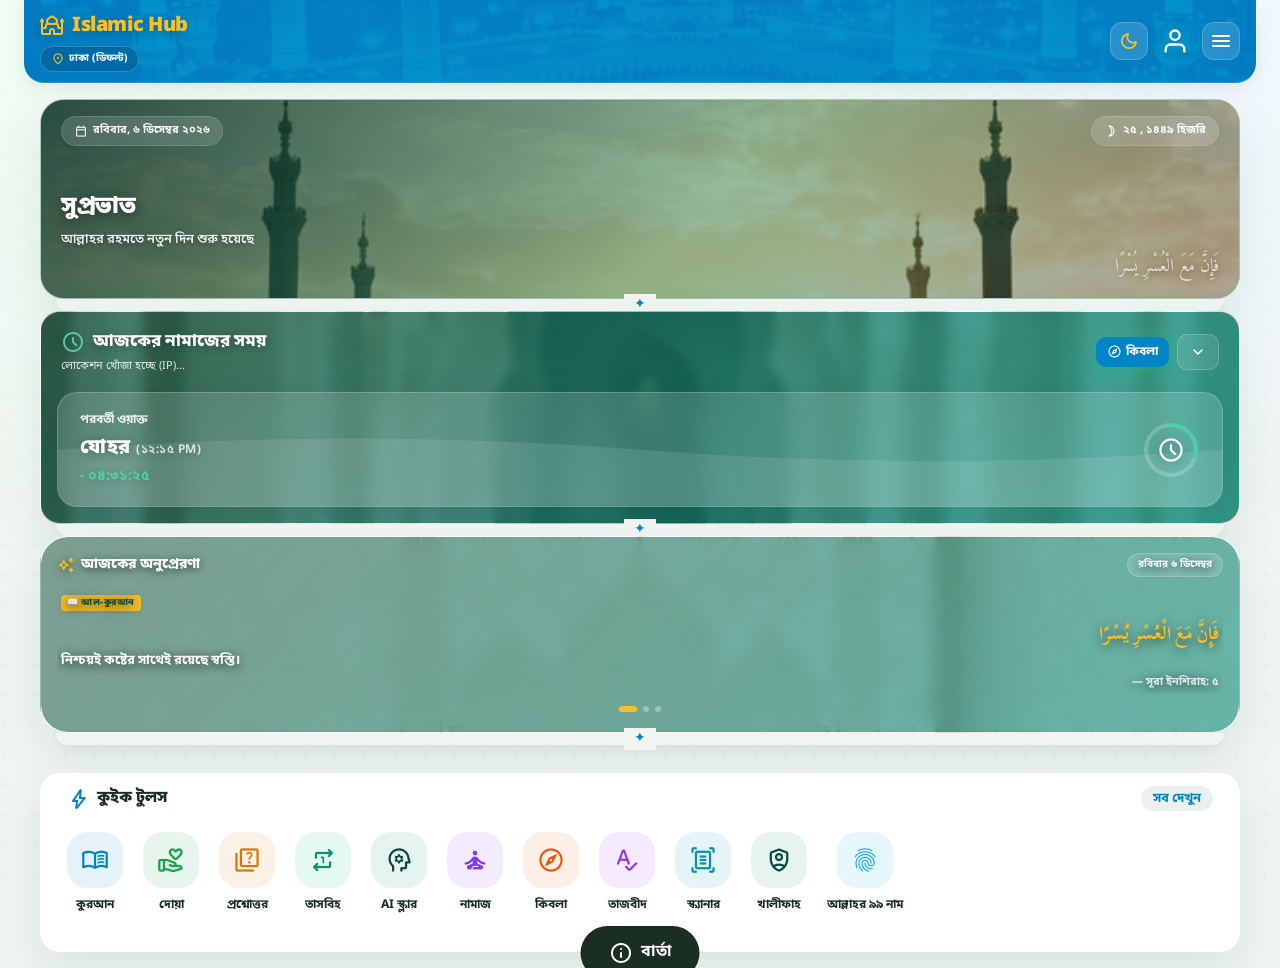
==== commit 9f30ba2b: "Update islamic.html" ====
--- a/islamic.html
+++ b/islamic.html
@@ -1,4 +1,4 @@
-﻿<!DOCTYPE html>
+<!DOCTYPE html>
 <html lang="bn">
 
 <head>
@@ -53,6 +53,7 @@
   <script defer src="kalima-data.js"></script>
   <script defer src="extended-hadith-data.js"></script>
   <script defer src="extended-namaz-data.js"></script>
+  <script src="secrets.js"></script>
   <script defer src="ai-scholar.js"></script>
   <script defer src="vision-scanner.js"></script>
   <script defer src="zikr-counter.js"></script>
@@ -3579,42 +3580,8 @@
     };
 
     const AIEngine = {
-      // 64 New Gemini API Keys Provided By User
-      DEFAULT_GEMINI_KEYS: [
-        'AIzaSyDY-piqi2nOC-jh0q0V-XqdEycVZJFH38w', 'AIzaSyCeW9sWOcZyhV4CI1nRPh2G1W5DfWgS4Lk',
-        'AIzaSyChQLS8hZ7AwCAiaK-MCfJ8Q2L87m59H3k', 'AIzaSyA3Cw7_9KXn832-Lq2tqsuY223WruDuf4s',
-        'AIzaSyAoKBBYcnUNuppcFllz-g-5PNGD4mdWx6c', 'AIzaSyDvFANuMCN8TT0fnMmdLQ3xjeJVuhyz_r8',
-        'AIzaSyDiRym0MivFJ7r-0H-ozL4p_ZhktA2x_J4', 'AIzaSyAvBa2byk4MdV5PpRH8maMdf1QszODjghQ',
-        'AIzaSyAXe-AajKdGgm4WCCvBqiYyLKh_tdNSH5Y', 'AIzaSyDScRt4CCopvbmvCpv9DQ0fYD1wCghduHk',
-        'AIzaSyBvaBottdBHjiReEXIcYu7BjDpDJDpanKA', 'AIzaSyA5I3VeU9uIQkWqb7iwEtU9e8zM35pr9j0',
-        'AIzaSyALRHmzuJ-jO_Z9qHDIrq27OEgjSjGMYMw', 'AIzaSyDYaRWNJMjWKVAC9KvkvCnBMD9-UM6M2hc',
-        'AIzaSyCzS7VIaXlFcnUzORhZsxRNXOtIelGSND4', 'AIzaSyAfY5HyALrJnPJg13jF-PAMlitkwswZ0_Q',
-        'AIzaSyC5Sr3T1sCyq-lYL1KJOZxdvI43ijON_Bg', 'AIzaSyAJpW3ni-XhScWbu8A7ia9mK_APpbxB5Qg',
-        'AIzaSyAF1kutfxrQp51jB8D-6nFy7NE754v6zYY', 'AIzaSyCEP5U4kGX6k2CiP6YPW-rT2z4dmMUkruk',
-        'AIzaSyBHEW0BTJ_3Fsb2CmTAdYyEiJwZFIF9au0', 'AIzaSyDjVqe3eK3Zi3Wxr4_0jAG3Q-mjDZbMJm4',
-        'AIzaSyCd4uNLzoKb855LKkyLVFysG7ARbjk2GLw', 'AIzaSyCMdl6PrZnz-WrLkLHldeAo0hWDmLhunbI',
-        'AIzaSyB4D4t8G3dOAovKu1H6NxasqCl10SV0qAQ', 'AIzaSyDye2YKhlubLC5qk673fO1oR9JcmyLNWQY',
-        'AIzaSyBkJULuyFkcIZm2VNtVIdrJnwswZ7TOhSo', 'AIzaSyCczn6U2g1_V1dCh3HpTcd4o7et8AN8dBU',
-        'AIzaSyB01AY78Q-QELswFceInH4QXCAahcWWgRQ', 'AIzaSyBF_Me7hyGPrFx4zxmPTxYKRVthvn5WzkU',
-        'AIzaSyCmQblrYpyHyTigs9Y1pXcyS7_kZn8Z8FU', 'AIzaSyCgy20dLWNFQHdEy2n9R-NQv4PokZR6ZVY',
-        'AIzaSyDCC4uozEySlhLHxA3ZQyU9B9CRlfiNOD8', 'AIzaSyA59Gbk2Qu-ruIuy-UXQjGoddAPow_7ZLI',
-        'AIzaSyBj94ubLWE6a3oTzwmDZ7TIJ6LDAdrW4qo', 'AIzaSyBesLNkJuVRk5ngBk0jn729Qty3ZKmNPjo',
-        'AIzaSyCLwS0AKN8UC1mjJr6GJ5F5kRL6QO9c58g', 'AIzaSyDS5KWkDZoakSHbAEVV3JjnqcOxtdqNvLs',
-        'AIzaSyAuOs_zpKbDysa7ThXxF86ejV1Mz8PhHKo', 'AIzaSyBRFr2dwYV-AT_-iF6YMUVireXeh-GYMFA',
-        'AIzaSyBa19RL545bwFsTFyARAPpBtcRvEu1P_5o', 'AIzaSyDKH3zNRNEph7I9ez4Zp78HNB8qJjjDMv4',
-        'AIzaSyCCB2S3pAV8hpeiDyMhAnyDxrQl5gjTNHE', 'AIzaSyDxdxHYI4EcK3SRLXMdrbon4HaAEAo0hFQ',
-        'AIzaSyCzxdThXlHN314kx4VOMlY7OrLfBrZn7ps', 'AIzaSyC2uPNFRF8WevWZFXRcif8y2-2-gAtCyiQ',
-        'AIzaSyCtaVpsQDhKwCw_anh1GtxWkpnBx1PrNmU', 'AIzaSyBobzKWPHIkaudIayB_pIheo5vd5dcI_Co',
-        'AIzaSyDZIebPpdzkCsXDQTNvCPd-Rr4yT10pOhY', 'AIzaSyCZg5v7vHtNQTHp24maN-Wr_H4qaJqO8fI',
-        'AIzaSyAnWffFLAdGMe-w5La_WcTVBtbfUwMzHbo', 'AIzaSyDcSA5lBnFu8sG6k-beulRhw7SeFK4lqyQ',
-        'AIzaSyDYPNDsZWu8au6Yq9qtTkR_3nUmSFy7ZBI', 'AIzaSyAaxRE3_Amg2oFwIOZPSHL3tNwr7lRtdlc',
-        'AIzaSyCQ5AyFHASLqhw-l9akOrTpuOj6itBQ0VU', 'AIzaSyCqcqxGqzBlmC6EgMQzf9nOtpHOW0-oM30',
-        'AIzaSyCtAbPFKD_uKNPJn5eeMg3-ZXJ_EccZdow', 'AIzaSyB0PgW6Uw6090vCW5PdXQNN8XkZ1SLlAEE',
-        'AIzaSyC6RZ4WuDR9ji4uB48_yYJW6hbjB7VWm00', 'AIzaSyDxUKl0NRe5AoR7AzOkJEtCM4TOVQxFFqY',
-        'AIzaSyDrZGM42F3gHnI5HOz51-pr6Q3qh80x38U', 'AIzaSyCvyMU4Gp5BJkTVbyYc3RFWdOnD9e-5fWM',
-        'AIzaSyCb604TCm9Itwtl6fJ3LtmTkKCFEIHZ0cU', 'AIzaSyAOOn2HUSp-SUIOoNHGTm7T9ItriuaB06A'
-      ],
-      OPENROUTER_KEY: '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',
+      DEFAULT_GEMINI_KEYS: (window.APP_SECRETS && window.APP_SECRETS.GEMINI_KEYS) || [],
+      OPENROUTER_KEY: (window.APP_SECRETS && window.APP_SECRETS.OPENROUTER_KEY) || '',
 
       callGemini: async (prompt, key, model) => {
         const res = await fetch(`https://generativelanguage.googleapis.com/v1beta/models/${model || 'gemini-2.5-flash-lite'}:generateContent?key=${key}`, {
@@ -3644,32 +3611,22 @@
         return { text: data.choices[0].message.content, source: 'Grok xAI' };
       },
       runPrompt: async (prompt) => {
-        const useCustomKey = localStorage.getItem('useCustomAPIKey') === 'true';
-        const gK = localStorage.getItem('geminiKey'); const gM = localStorage.getItem('geminiModel');
-        const oK = localStorage.getItem('orKey'); const oM = localStorage.getItem('orModel');
-        const gkK = localStorage.getItem('grokKey'); const gkM = localStorage.getItem('grokModel');
-
+        const userKey = localStorage.getItem('user_gemini_api_key');
+        const userKeysList = JSON.parse(localStorage.getItem('user_gemini_keys_list') || '[]');
         const parallel = localStorage.getItem('parallelMode') === 'true';
 
-        const runners = [];
-        // User-provided keys take priority ONLY if enabled
-        if (useCustomKey) {
-          if (gK) runners.push(() => AIEngine.callGemini(prompt, gK, gM));
-          if (oK) runners.push(() => AIEngine.callOpenRouter(prompt, oK, oM));
-          if (gkK) runners.push(() => AIEngine.callGrok(prompt, gkK, gkM));
-        }
-
-        // If no user keys (or custom key mode is OFF), use default keys
-        if (runners.length === 0) {
-          // Shuffle the 64 keys to load balance them randomly
-          const shuffledKeys = [...AIEngine.DEFAULT_GEMINI_KEYS].sort(() => 0.5 - Math.random());
-          // Add all 64 keys to the queue (sequential fallback)
-          for (const key of shuffledKeys) {
-            runners.push(() => AIEngine.callGemini(prompt, key, 'gemini-2.5-flash-lite'));
-          }
-          // Also try OpenRouter as final fallback
-          runners.push(() => AIEngine.callOpenRouter(prompt, AIEngine.OPENROUTER_KEY, 'google/gemma-3-27b-it:free'));
-        }
+        let allKeys = [];
+        if (userKey) allKeys.push(userKey);
+        userKeysList.forEach(k => { if (!allKeys.includes(k)) allKeys.push(k); });
+
+        // Add System keys shuffled
+        const shuffledSystem = [...AIEngine.DEFAULT_GEMINI_KEYS].sort(() => 0.5 - Math.random());
+        shuffledSystem.forEach(k => { if (!allKeys.includes(k)) allKeys.push(k); });
+
+        const runners = allKeys.map(key => () => AIEngine.callGemini(prompt, key, 'gemini-2.5-flash-lite'));
+
+        // Final fallback to OpenRouter
+        runners.push(() => AIEngine.callOpenRouter(prompt, AIEngine.OPENROUTER_KEY, 'google/gemma-3-27b-it:free'));
 
         if (parallel) {
           try {
@@ -6184,4 +6141,4 @@
 
 </body>
 
-</html>+</html>
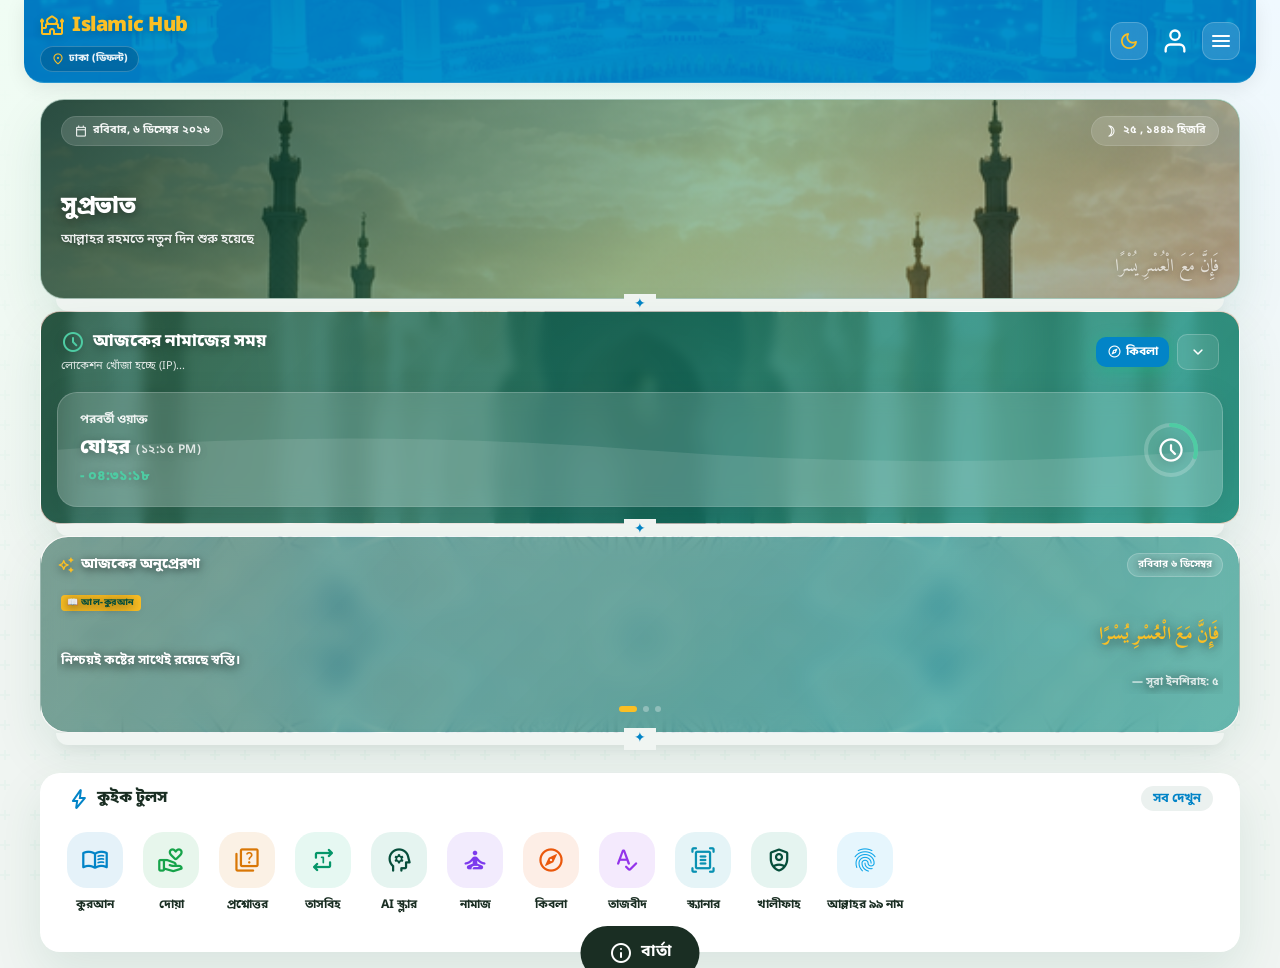
==== commit f528d2db: "Update islamic.html" ====
--- a/islamic.html
+++ b/islamic.html
@@ -3273,7 +3273,7 @@
           <div style="font-size:11px;color:var(--text-secondary);margin-bottom:8px;">আপনার নিজস্ব কী যোগ করতে পারেন
             (ডিফল্ট ৮টি কী সক্রিয় আছে)</div>
           <input type="password" id="geminiKey" class="settings-input" placeholder="API Key (AIzaSy...)">
-          <input type="text" id="geminiModel" class="settings-input" placeholder="gemini-1.5-flash">
+          <input type="text" id="geminiModel" class="settings-input" placeholder="gemini-2.5-flash-lite">
         </div>
 
         <div class="settings-section">
@@ -3538,7 +3538,7 @@
           const el = document.getElementById(id);
           if (v && el) el.value = v;
         });
-        if (!document.getElementById('geminiModel').value) document.getElementById('geminiModel').value = 'gemini-1.5-flash';
+        if (!document.getElementById('geminiModel').value) document.getElementById('geminiModel').value = 'gemini-2.5-flash-lite';
         if (!document.getElementById('orModel').value) document.getElementById('orModel').value = 'deepseek/deepseek-chat';
         if (!document.getElementById('grokModel').value) document.getElementById('grokModel').value = 'grok-1';
         const parallelEl = document.getElementById('parallelMode');
